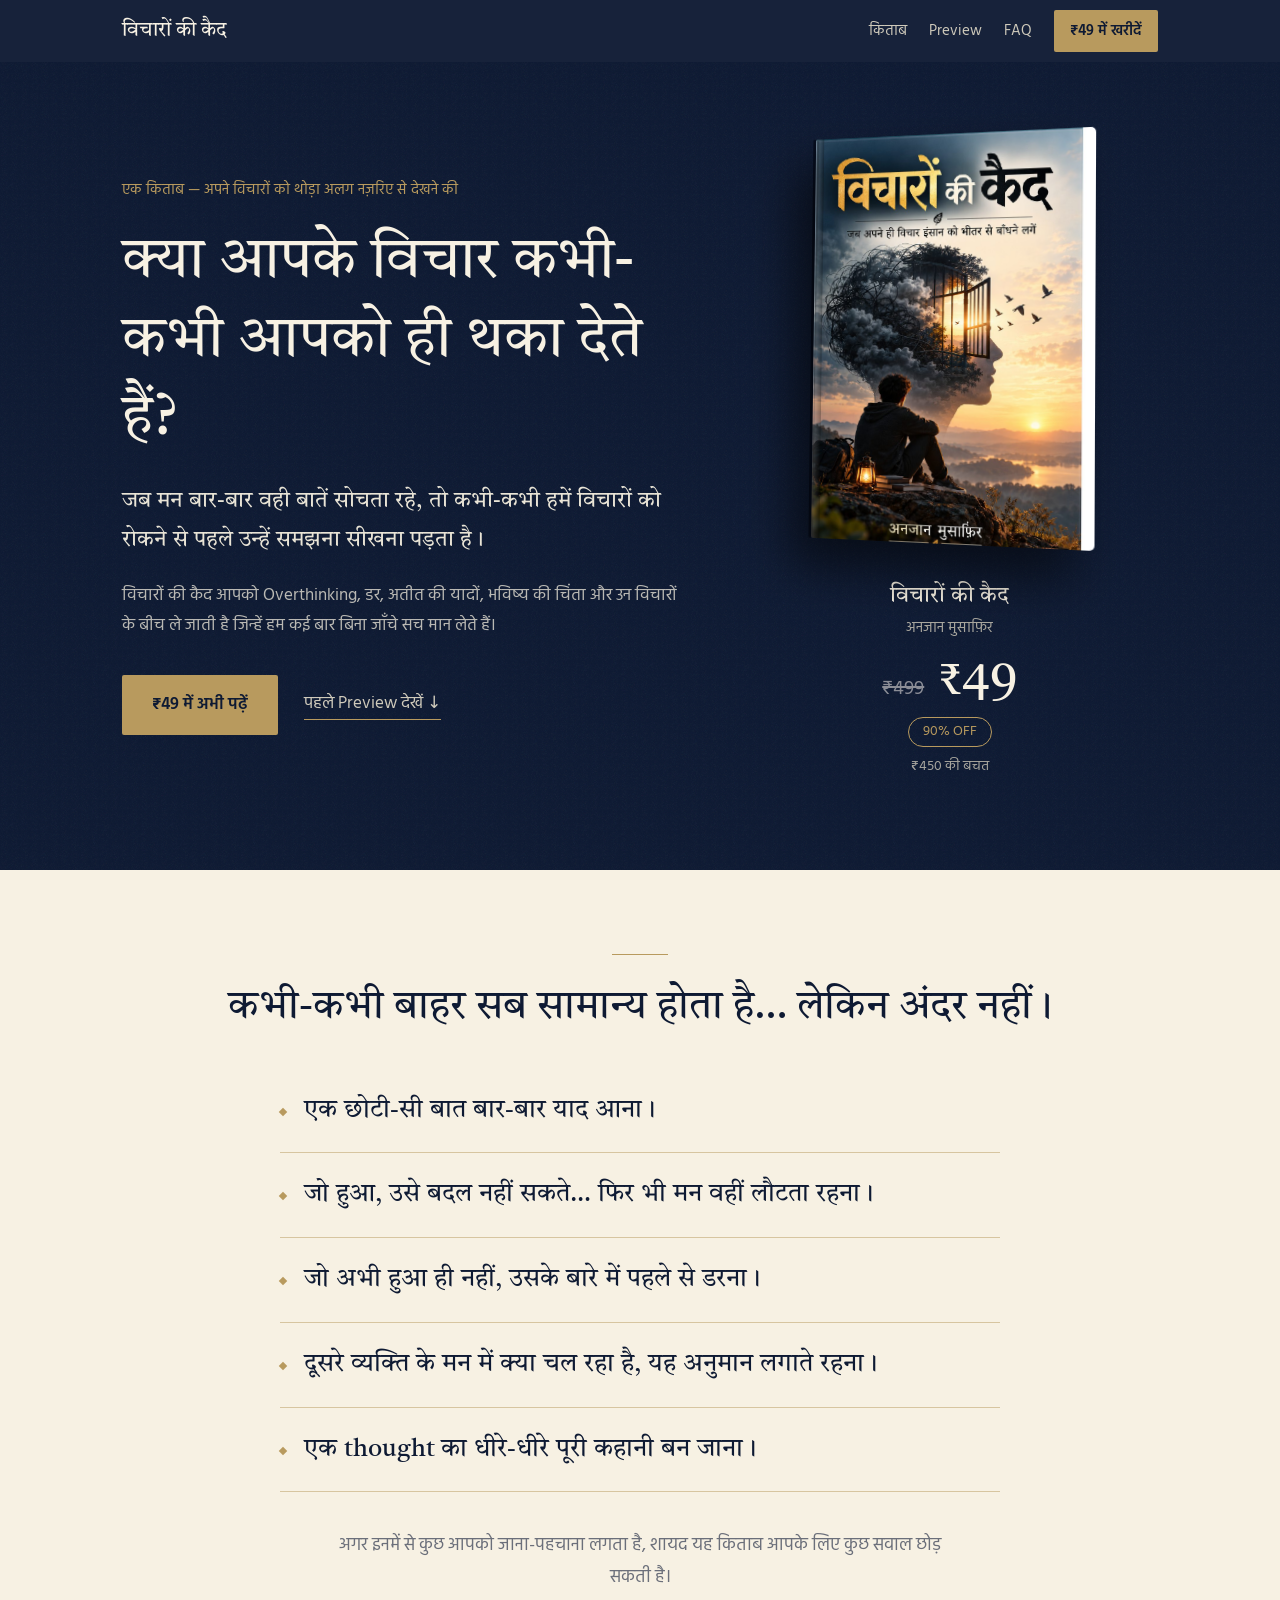
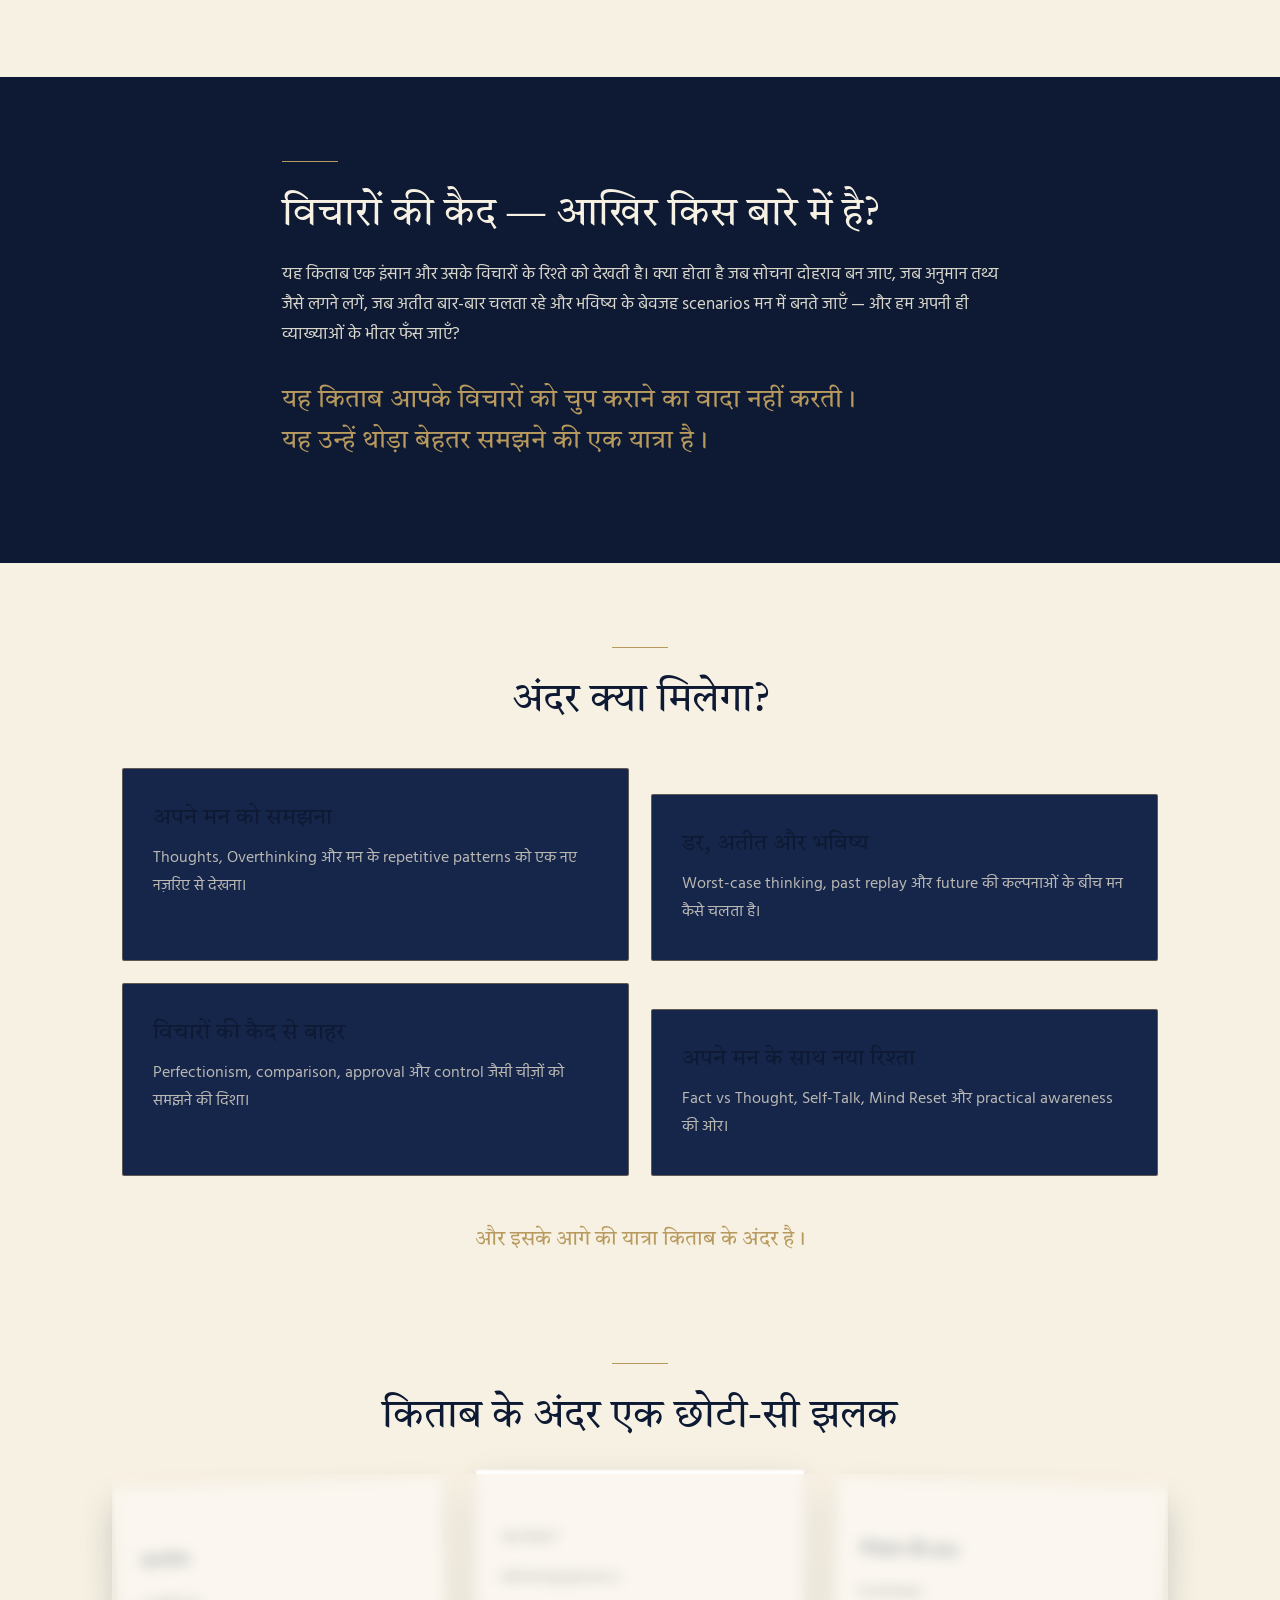
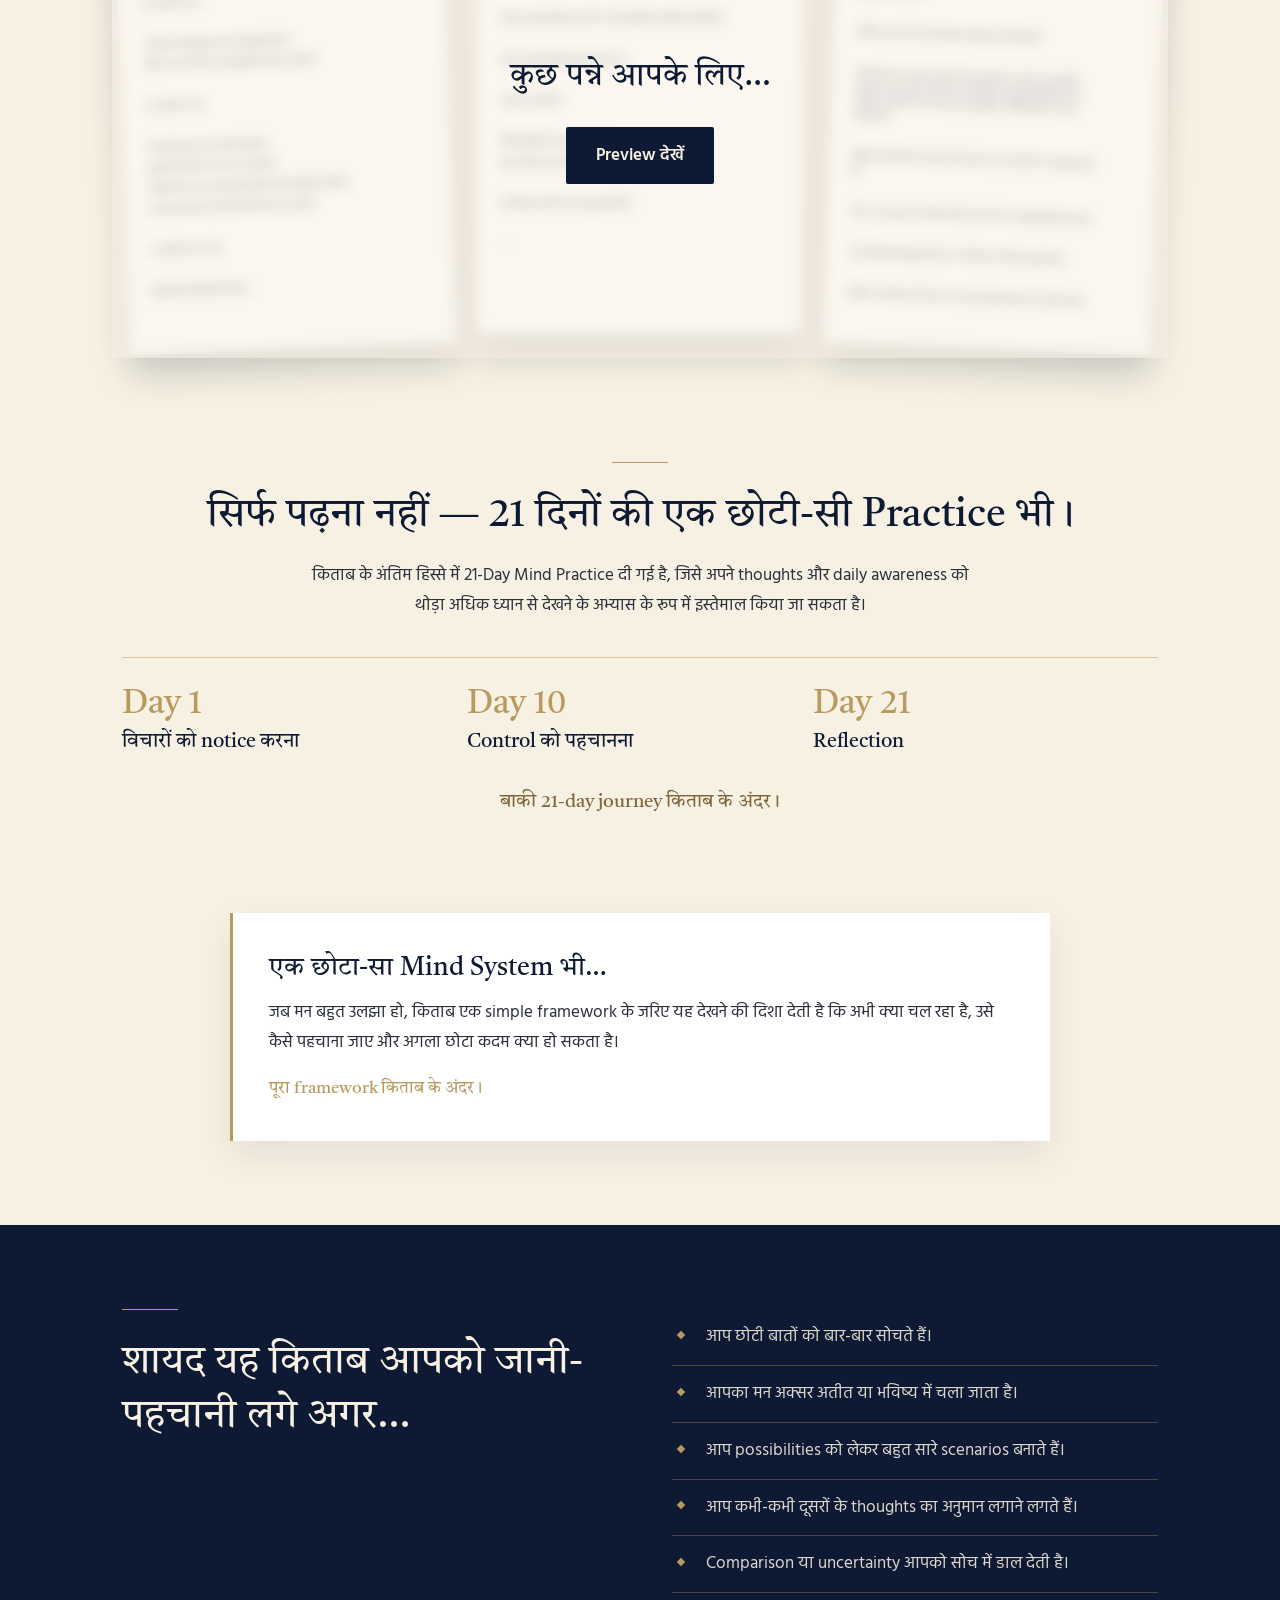
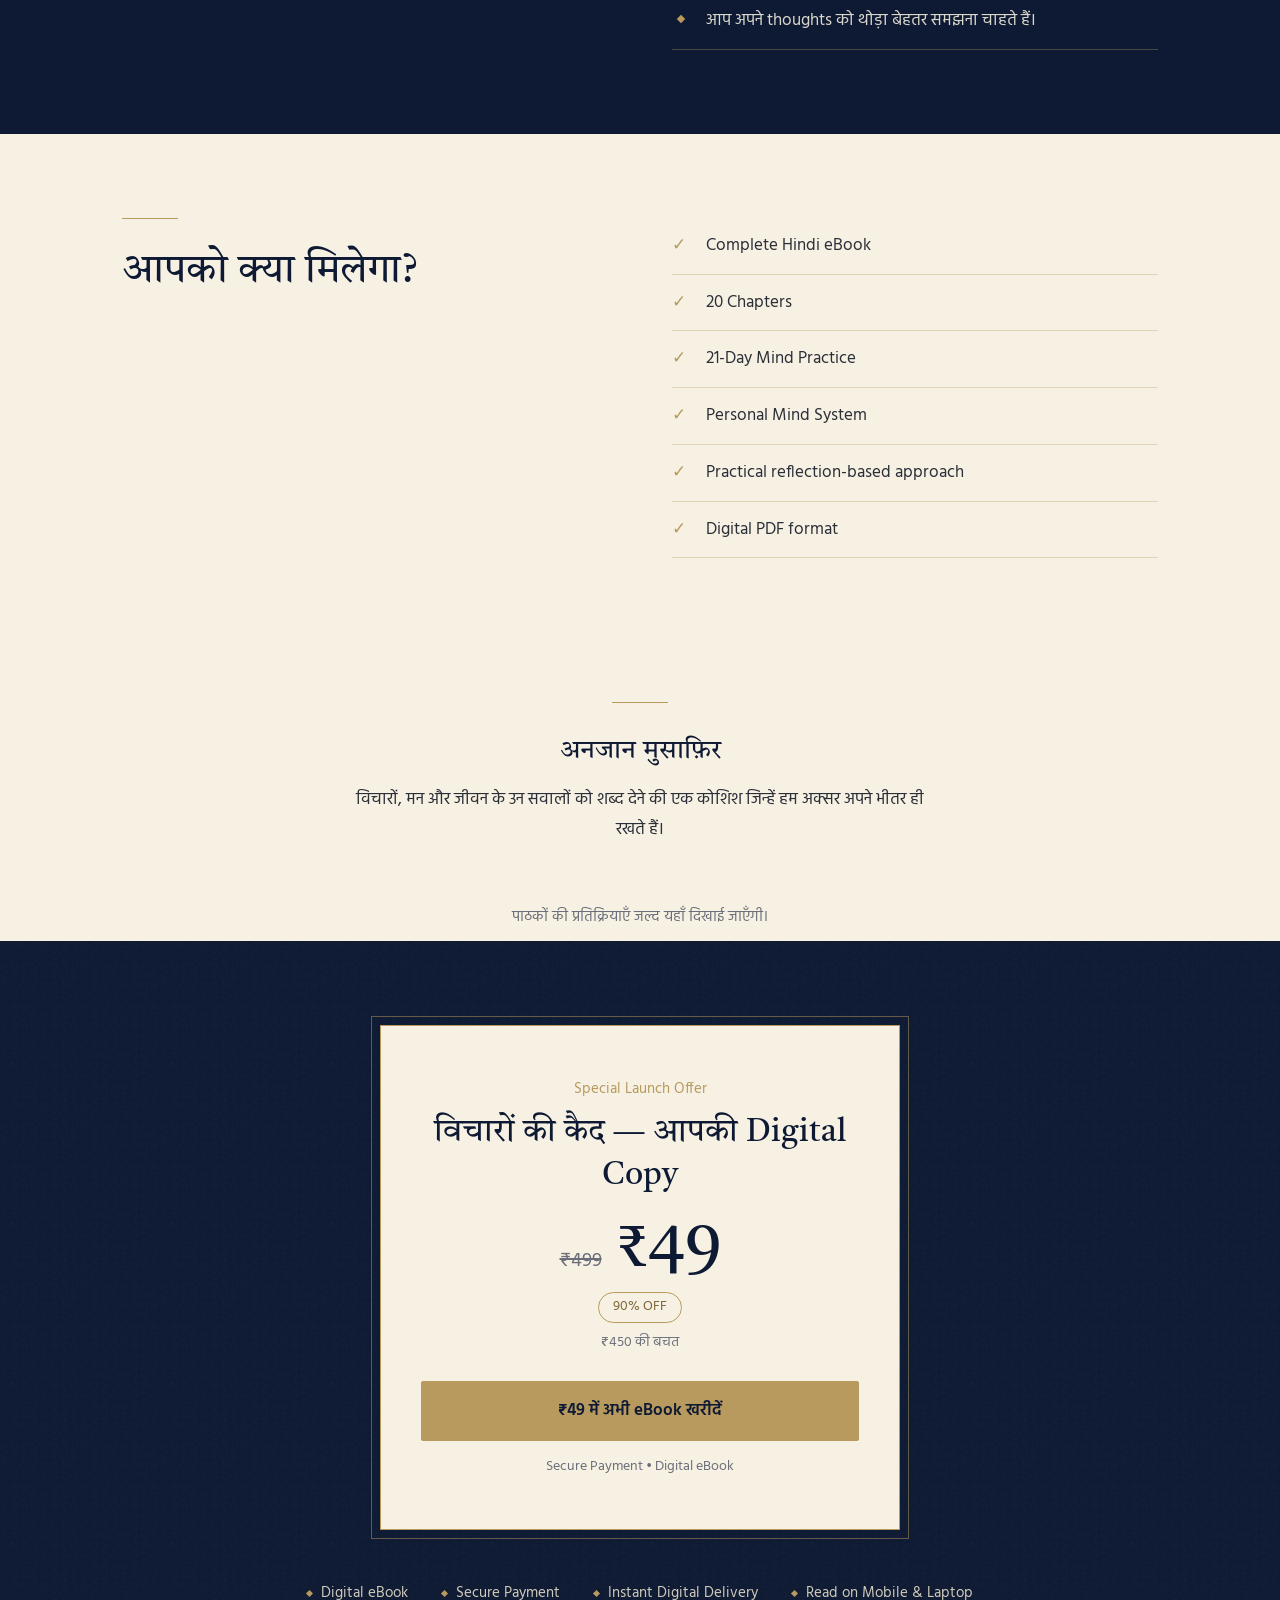
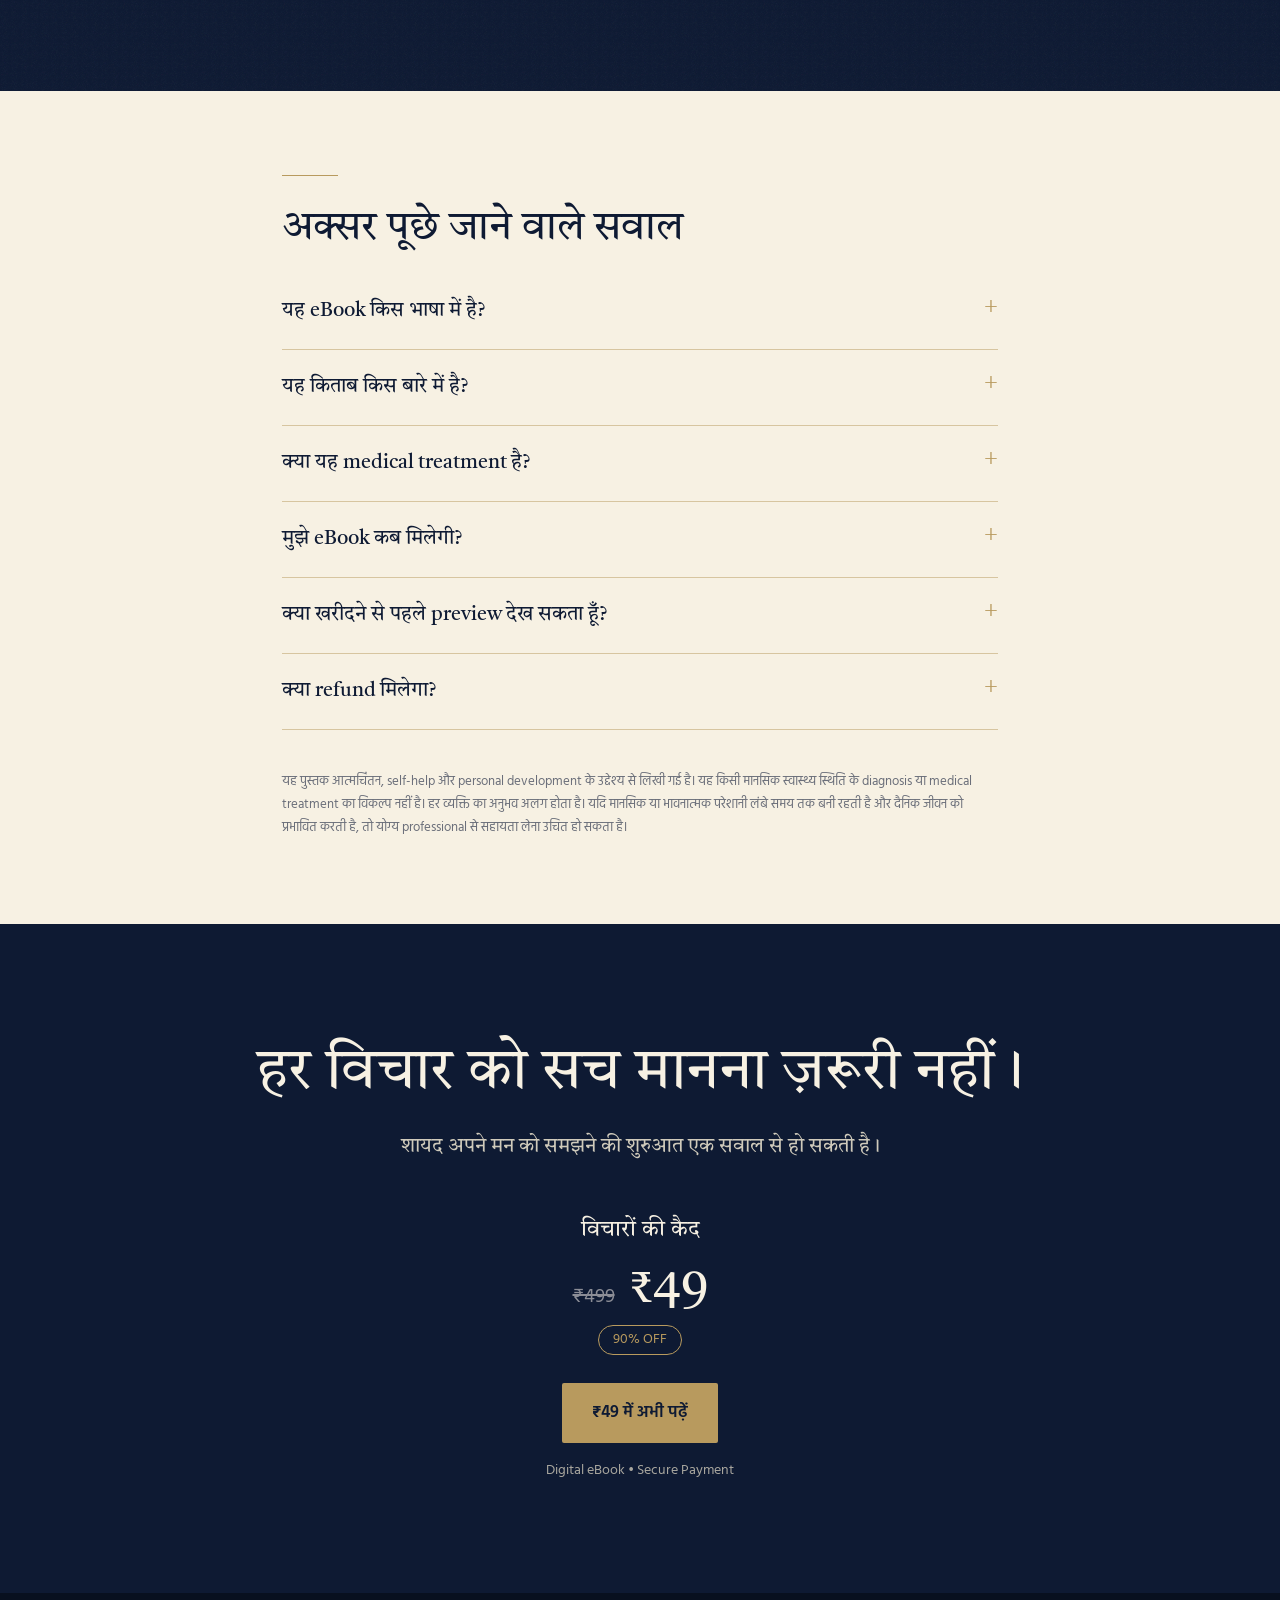
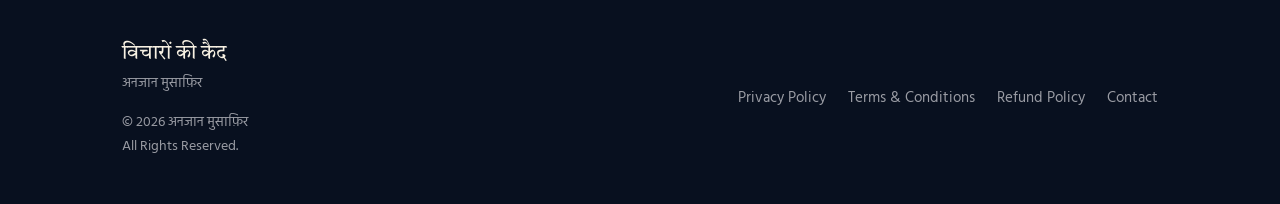
==== index.html @ b12709a7 "Update index.html" ====
<!DOCTYPE html>
<html lang="hi">
<head>
<meta charset="utf-8">
<meta name="viewport" content="width=device-width, initial-scale=1, viewport-fit=cover">
<title>विचारों की कैद — अनजान मुसाफ़िर</title>
<meta name="description" content="जब अपने ही विचार इंसान को भीतर से बाँधने लगें। हिंदी eBook, ₹49 में।">
<link rel="preconnect" href="https://fonts.googleapis.com">
<link rel="preconnect" href="https://fonts.gstatic.com" crossorigin>
<link href="https://fonts.googleapis.com/css2?family=Tiro+Devanagari+Hindi:ital@0;1&family=Hind:wght@400;500;600&display=swap" rel="stylesheet">
<style>
:root{--navy:#0e1a33;--navy2:#16254a;--ivory:#f7f1e3;--char:#2b2f38;--gold:#b89a5e;--white:#fff;--muted:#6b6f7a;
--serif:"Tiro Devanagari Hindi","Noto Serif Devanagari",Georgia,serif;--sans:"Hind","Noto Sans Devanagari",system-ui,sans-serif;
padding-top:env(safe-area-inset-top,0px);box-sizing:border-box}
*{box-sizing:border-box;margin:0}
html{scroll-behavior:smooth;scroll-padding-top:70px}
body{font-family:var(--sans);background:var(--ivory);color:var(--char);line-height:1.75;font-size:17px;-webkit-font-smoothing:antialiased}
.wrap{max-width:1080px;margin:0 auto;padding:0 22px}
h1,h2,h3{font-family:var(--serif);font-weight:400;line-height:1.35;color:var(--navy)}
h2{font-size:clamp(26px,4.4vw,40px);margin-bottom:18px}
section{padding:84px 0}
.dark{background:var(--navy);color:#d9d6cc}.dark h2,.dark h3{color:var(--ivory)}
.rule{width:56px;height:1px;background:var(--gold);margin:0 0 26px}
.center{text-align:center}.center .rule{margin-inline:auto}
.btn{display:inline-block;background:var(--gold);color:var(--navy);font-weight:600;text-decoration:none;padding:15px 30px;border-radius:2px;font-size:17px;transition:background .2s,transform .2s}
.btn:hover{background:#cdb078}.btn:active{transform:translateY(1px)}
.btn:focus-visible,a:focus-visible,summary:focus-visible{outline:2px solid var(--gold);outline-offset:3px}
.btn.navy{background:var(--navy);color:var(--ivory)}.btn.navy:hover{background:var(--navy2)}
.grain::after{content:"";position:absolute;inset:0;pointer-events:none;opacity:.07;background-image:url("data:image/svg+xml;utf8,<svg xmlns='http://www.w3.org/2000/svg' width='160' height='160'><filter id='n'><feTurbulence baseFrequency='.9' numOctaves='2'/></filter><rect width='160' height='160' filter='url(%23n)'/></svg>")}
/* header */
header{position:sticky;top:0;z-index:20;background:rgba(14,26,51,.96);backdrop-filter:blur(8px);padding-top:env(safe-area-inset-top,0px)}
header .wrap{display:flex;align-items:center;justify-content:space-between;height:62px;gap:14px}
.logo{font-family:var(--serif);color:var(--ivory);font-size:20px;text-decoration:none}
nav{display:flex;align-items:center;gap:22px}
nav a{color:#cfcabb;text-decoration:none;font-size:15px}
nav a.btn{color:var(--navy);padding:8px 16px;font-size:15px}
/* hero */
.hero{position:relative;background:var(--navy);color:#d9d6cc;padding:70px 0 90px;overflow:hidden}
.hero .wrap{position:relative;z-index:1;display:grid;grid-template-columns:1.15fr .85fr;gap:56px;align-items:center}
.eyebrow{color:var(--gold);font-size:15px;margin-bottom:20px}
.hero h1{color:var(--ivory);font-size:clamp(32px,5.6vw,58px);margin-bottom:24px}
.hero .sub{font-family:var(--serif);font-size:clamp(18px,2.4vw,22px);color:#e9e4d6;margin-bottom:22px;max-width:30em}
.hero .desc{max-width:34em;margin-bottom:34px;color:#b9b8b3}
.hero .ctas{display:flex;align-items:center;gap:26px;flex-wrap:wrap}
.hero .ctas a.ghost{color:#cfcabb;text-decoration:none;border-bottom:1px solid var(--gold)}
/* book */
.stage{text-align:center}
.book{width:min(78%,290px);aspect-ratio:559/792;margin:0 auto 34px;position:relative;transform:perspective(1100px) rotateY(-14deg) rotateX(2deg);transform-style:preserve-3d;box-shadow:-22px 28px 50px rgba(0,0,0,.55),-3px 0 0 #070e1f;border-radius:2px 5px 5px 2px;background:var(--navy2);animation:settle 1.2s ease-out both}
.book::before{content:"";position:absolute;left:0;top:0;bottom:0;width:9px;background:linear-gradient(90deg,rgba(255,255,255,.18),rgba(0,0,0,.25));z-index:2;border-radius:2px 0 0 2px}
.book img{width:100%;height:100%;object-fit:cover;display:block;border-radius:2px 5px 5px 2px}
@keyframes settle{from{transform:perspective(1100px) rotateY(-32deg) rotateX(4deg);opacity:0}}
.ph{display:flex;align-items:center;justify-content:center;text-align:center;padding:16px;border:1px dashed var(--gold);color:var(--gold);font-size:14px;line-height:1.5;background:rgba(184,154,94,.06)}
.book .ph{position:absolute;inset:0}
.meta .t{font-family:var(--serif);color:var(--ivory);font-size:22px}.meta .a{color:#a9a79f;font-size:15px}
.price{display:flex;justify-content:center;align-items:baseline;gap:14px;margin-top:16px}
.price s{color:#8b8d96;font-size:20px}.price b{font-family:var(--serif);font-weight:400;font-size:48px;color:var(--ivory);line-height:1}
.badge{display:inline-block;margin-top:10px;border:1px solid var(--gold);color:var(--gold);padding:2px 14px;font-size:14px;border-radius:20px}
.save{font-size:14px;color:#a9a79f;margin-top:8px}
/* hook */
.hook ul{list-style:none;padding:0;max-width:720px;margin:34px auto 0}
.hook li{font-family:var(--serif);font-size:clamp(19px,2.6vw,25px);color:var(--navy);padding:20px 0;border-bottom:1px solid rgba(184,154,94,.5);display:flex;gap:18px}
.hook li::before{content:"";flex:none;width:6px;height:6px;background:var(--gold);transform:rotate(45deg);margin-top:.8em}
.hook .end{margin:38px auto 0;max-width:620px;color:var(--muted);font-size:18px}
/* about */
.about .wrap{max-width:760px}
.about p{margin-bottom:16px}
.about .q{font-family:var(--serif);color:var(--gold);font-size:clamp(20px,2.8vw,26px);margin-top:30px;line-height:1.6}
/* cards */
.cards{display:grid;grid-template-columns:repeat(2,1fr);gap:22px;margin-top:40px}
.card{border:1px solid rgba(184,154,94,.45);padding:34px 30px;background:var(--navy2);border-radius:2px}
.card:nth-child(2){margin-top:26px}.card:nth-child(4){margin-top:26px}.card:nth-child(1),.card:nth-child(3){margin-top:0}
.card h3{font-size:23px;margin-bottom:10px}.card p{font-size:16px;color:#b9b8b3}
.after{margin-top:46px;font-family:var(--serif);color:var(--gold);font-size:21px}
/* preview */
.pv{position:relative;margin-top:40px}
.pages{display:grid;grid-template-columns:repeat(3,1fr);gap:26px;transition:filter .5s}
.page{aspect-ratio:559/792;background:#fffdf7;box-shadow:0 18px 36px rgba(14,26,51,.22),0 2px 4px rgba(14,26,51,.12);position:relative;overflow:hidden}
.page:nth-child(1){transform:rotate(-2deg)}.page:nth-child(3){transform:rotate(2deg)}.page:nth-child(2){transform:translateY(-14px)}
.page img{width:100%;height:100%;object-fit:cover;display:block}
.page .ph{position:absolute;inset:10px;color:var(--char);border-color:var(--gold);background:none}
.veil{position:absolute;inset:-10px;display:flex;flex-direction:column;align-items:center;justify-content:center;gap:22px;background:rgba(247,241,227,.55);backdrop-filter:blur(7px);transition:opacity .5s;z-index:3}
.veil p{font-family:var(--serif);font-size:clamp(22px,3.4vw,32px);color:var(--navy)}
.pv.open .veil{opacity:0;pointer-events:none}
.pv:not(.open) .pages{filter:blur(1px)}
/* practice */
.days{display:grid;grid-template-columns:repeat(3,1fr);gap:0;margin:36px 0 26px;border-top:1px solid rgba(184,154,94,.5)}
.days div{padding:26px 22px 0 0;font-family:var(--serif);font-size:20px;color:var(--navy)}
.days span{display:block;color:var(--gold);font-size:34px;line-height:1.2}
.callout{background:var(--white);border-left:3px solid var(--gold);padding:38px 36px;max-width:820px;margin:0 auto;box-shadow:0 14px 34px rgba(14,26,51,.08)}
.callout h3{font-size:26px;margin-bottom:12px}
.callout .tag{margin-top:16px;font-family:var(--serif);color:var(--gold)}
/* connect + value */
.two{display:grid;grid-template-columns:1fr 1fr;gap:64px;align-items:start}
.checks{list-style:none;padding:0}
.checks li{padding:13px 0 13px 34px;border-bottom:1px solid rgba(184,154,94,.35);position:relative}
.checks li::before{content:"✓";position:absolute;left:0;color:var(--gold);font-weight:600}
.dots li::before{content:"";width:6px;height:6px;background:var(--gold);transform:rotate(45deg);top:1.35em;left:6px}
/* author */
.author{padding:60px 0}.author .wrap{max-width:620px}
.author .n{font-family:var(--serif);font-size:26px;color:var(--navy)}
.proof{padding:0 0 10px}.proof p{color:var(--muted);font-size:15px}
/* offer */
.offer{background:var(--navy);position:relative}
.ocard{max-width:520px;margin:0 auto;background:var(--ivory);padding:50px 40px;text-align:center;position:relative;z-index:1;border:1px solid var(--gold);outline:1px solid rgba(184,154,94,.5);outline-offset:8px}
.ocard .lab{color:var(--gold);font-size:15px}
.ocard h2{font-size:clamp(24px,4vw,32px);margin:10px 0 20px}
.ocard .price{margin-top:0}.ocard .price s{color:var(--muted)}.ocard .price b{color:var(--navy);font-size:64px}
.ocard .badge{color:#7d6638;border-color:var(--gold)}.ocard .save{color:var(--muted)}
.ocard .btn{margin-top:26px;width:100%}.ocard .sec{font-size:14px;color:var(--muted);margin-top:14px}
.trust{display:flex;flex-wrap:wrap;justify-content:center;gap:12px 34px;margin-top:50px;position:relative;z-index:1;color:#cfcabb;font-size:15px}
.trust span{display:flex;gap:9px;align-items:center}.trust span::before{content:"";width:5px;height:5px;background:var(--gold);transform:rotate(45deg)}
/* faq */
.faq .wrap{max-width:760px}
details{border-bottom:1px solid rgba(184,154,94,.5);padding:20px 0}
summary{cursor:pointer;font-family:var(--serif);font-size:20px;color:var(--navy);list-style:none;display:flex;justify-content:space-between;gap:16px}
summary::-webkit-details-marker{display:none}
summary::after{content:"+";color:var(--gold);font-size:24px;line-height:1;transition:transform .25s}
details[open] summary::after{transform:rotate(45deg)}
details p{margin-top:12px;color:var(--char)}
.disc{margin-top:40px;font-size:13px;color:var(--muted);line-height:1.8}
/* final */
.final{text-align:center;padding:110px 0}
.final h2{font-size:clamp(32px,6vw,58px);color:var(--ivory);max-width:14em;margin:0 auto 18px}
.final .s{font-family:var(--serif);font-size:20px;color:#cfcabb;margin-bottom:46px}
.final .t{font-family:var(--serif);color:var(--ivory);font-size:22px}
.final .btn{margin-top:28px}.final .sm{font-size:14px;color:#a9a79f;margin-top:16px}
footer{background:#08101f;color:#9a9ca4;padding:44px 0 44px;font-size:14px}
footer .wrap{display:flex;justify-content:space-between;gap:30px;flex-wrap:wrap}
footer .t{font-family:var(--serif);color:var(--ivory);font-size:20px}
footer nav{flex-wrap:wrap;gap:8px 22px}footer nav a{color:#9a9ca4}
/* sticky */
.sticky{display:none}
@media(max-width:820px){
section{padding:64px 0}
.hero{padding:44px 0 64px}.hero .wrap{grid-template-columns:1fr;gap:44px}
nav a:not(.btn){display:none}
.cards,.two{grid-template-columns:1fr}.two{gap:44px}.card:nth-child(n){margin-top:0}
.pages{gap:12px}.page:nth-child(n){transform:none}
.days{grid-template-columns:1fr}.days div{padding:18px 0;border-bottom:1px solid rgba(184,154,94,.35)}
.ocard{padding:40px 24px}
body{padding-bottom:calc(76px + env(safe-area-inset-bottom,0px))}
.sticky{display:flex;position:fixed;left:0;right:0;bottom:0;z-index:30;align-items:center;justify-content:space-between;gap:12px;background:var(--navy);border-top:1px solid var(--gold);padding:12px 18px calc(12px + env(safe-area-inset-bottom,0px))}
.sticky span{font-family:var(--serif);color:var(--ivory);font-size:17px}
.sticky .btn{padding:10px 22px;font-size:16px}
}
@media(prefers-reduced-motion:reduce){*{animation:none!important;transition:none!important}html{scroll-behavior:auto}}
</style>
</head>
<body>

<header>
 <div class="wrap">
  <a class="logo" href="#top">विचारों की कैद</a>
  <nav><a href="#kitab">किताब</a><a href="#preview">Preview</a><a href="#faq">FAQ</a><a class="btn" data-buy href="#offer">₹49 में खरीदें</a></nav>
 </div>
</header>

<main id="top">
<div class="hero grain">
 <div class="wrap">
  <div>
   <p class="eyebrow">एक किताब — अपने विचारों को थोड़ा अलग नज़रिए से देखने की</p>
   <h1>क्या आपके विचार कभी-कभी आपको ही थका देते हैं?</h1>
   <p class="sub">जब मन बार-बार वही बातें सोचता रहे, तो कभी-कभी हमें विचारों को रोकने से पहले उन्हें समझना सीखना पड़ता है।</p>
   <p class="desc">विचारों की कैद आपको Overthinking, डर, अतीत की यादों, भविष्य की चिंता और उन विचारों के बीच ले जाती है जिन्हें हम कई बार बिना जाँचे सच मान लेते हैं।</p>
   <div class="ctas"><a class="btn" data-buy href="#offer">₹49 में अभी पढ़ें</a><a class="ghost" href="#preview">पहले Preview देखें ↓</a></div>
  </div>
  <div class="stage">
   <div class="book"><img data-cover alt="विचारों की कैद — पुस्तक का कवर" hidden><div class="ph" data-cover-ph>यहाँ असली book cover लगेगा<br><small>(CONFIG → COVER_SRC)</small></div></div>
   <div class="meta"><div class="t">विचारों की कैद</div><div class="a">अनजान मुसाफ़िर</div></div>
   <div class="price"><s>₹499</s><b>₹49</b></div>
   <span class="badge">90% OFF</span>
   <p class="save">₹450 की बचत</p>
  </div>
 </div>
</div>

<section class="hook center">
 <div class="wrap">
  <div class="rule"></div>
  <h2>कभी-कभी बाहर सब सामान्य होता है… लेकिन अंदर नहीं।</h2>
  <ul>
   <li>एक छोटी-सी बात बार-बार याद आना।</li>
   <li>जो हुआ, उसे बदल नहीं सकते… फिर भी मन वहीं लौटता रहना।</li>
   <li>जो अभी हुआ ही नहीं, उसके बारे में पहले से डरना।</li>
   <li>दूसरे व्यक्ति के मन में क्या चल रहा है, यह अनुमान लगाते रहना।</li>
   <li>एक thought का धीरे-धीरे पूरी कहानी बन जाना।</li>
  </ul>
  <p class="end">अगर इनमें से कुछ आपको जाना-पहचाना लगता है, शायद यह किताब आपके लिए कुछ सवाल छोड़ सकती है।</p>
 </div>
</section>

<section class="about dark" id="kitab">
 <div class="wrap">
  <div class="rule"></div>
  <h2>विचारों की कैद — आखिर किस बारे में है?</h2>
  <p>यह किताब एक इंसान और उसके विचारों के रिश्ते को देखती है। क्या होता है जब सोचना दोहराव बन जाए, जब अनुमान तथ्य जैसे लगने लगें, जब अतीत बार-बार चलता रहे और भविष्य के बेवजह scenarios मन में बनते जाएँ — और हम अपनी ही व्याख्याओं के भीतर फँस जाएँ?</p>
  <p class="q">यह किताब आपके विचारों को चुप कराने का वादा नहीं करती।<br>यह उन्हें थोड़ा बेहतर समझने की एक यात्रा है।</p>
 </div>
</section>

<section class="center">
 <div class="wrap">
  <div class="rule"></div>
  <h2>अंदर क्या मिलेगा?</h2>
  <div class="cards dark-cards" style="text-align:left">
   <div class="card"><h3>अपने मन को समझना</h3><p>Thoughts, Overthinking और मन के repetitive patterns को एक नए नज़रिए से देखना।</p></div>
   <div class="card"><h3>डर, अतीत और भविष्य</h3><p>Worst-case thinking, past replay और future की कल्पनाओं के बीच मन कैसे चलता है।</p></div>
   <div class="card"><h3>विचारों की कैद से बाहर</h3><p>Perfectionism, comparison, approval और control जैसी चीज़ों को समझने की दिशा।</p></div>
   <div class="card"><h3>अपने मन के साथ नया रिश्ता</h3><p>Fact vs Thought, Self-Talk, Mind Reset और practical awareness की ओर।</p></div>
  </div>
  <p class="after">और इसके आगे की यात्रा किताब के अंदर है।</p>
 </div>
</section>

<section id="preview" style="padding-top:20px">
 <div class="wrap center">
  <div class="rule"></div>
  <h2>किताब के अंदर एक छोटी-सी झलक</h2>
  <div class="pv" id="pv">
   <div class="pages">
    <div class="page"><img data-page hidden alt="किताब का पन्ना 1"><div class="ph">असली पन्ना 1<br>(PREVIEW_PAGES)</div></div>
    <div class="page"><img data-page hidden alt="किताब का पन्ना 2"><div class="ph">असली पन्ना 2<br>(PREVIEW_PAGES)</div></div>
    <div class="page"><img data-page hidden alt="किताब का पन्ना 3"><div class="ph">असली पन्ना 3<br>(PREVIEW_PAGES)</div></div>
   </div>
   <div class="veil"><p>कुछ पन्ने आपके लिए…</p><button class="btn navy" id="open" style="border:0;cursor:pointer;font-family:inherit">Preview देखें</button></div>
  </div>
 </div>
</section>

<section class="center" style="padding-top:30px">
 <div class="wrap">
  <div class="rule"></div>
  <h2>सिर्फ पढ़ना नहीं — 21 दिनों की एक छोटी-सी Practice भी।</h2>
  <p style="max-width:680px;margin:0 auto">किताब के अंतिम हिस्से में 21-Day Mind Practice दी गई है, जिसे अपने thoughts और daily awareness को थोड़ा अधिक ध्यान से देखने के अभ्यास के रूप में इस्तेमाल किया जा सकता है।</p>
  <div class="days" style="text-align:left">
   <div><span>Day 1</span>विचारों को notice करना</div>
   <div><span>Day 10</span>Control को पहचानना</div>
   <div><span>Day 21</span>Reflection</div>
  </div>
  <p style="font-family:var(--serif);color:#7d6638;font-size:19px">बाकी 21-day journey किताब के अंदर।</p>
 </div>
</section>

<section style="padding-top:10px">
 <div class="wrap">
  <div class="callout">
   <h3>एक छोटा-सा Mind System भी…</h3>
   <p>जब मन बहुत उलझा हो, किताब एक simple framework के जरिए यह देखने की दिशा देती है कि अभी क्या चल रहा है, उसे कैसे पहचाना जाए और अगला छोटा कदम क्या हो सकता है।</p>
   <p class="tag">पूरा framework किताब के अंदर।</p>
  </div>
 </div>
</section>

<section class="dark">
 <div class="wrap two">
  <div>
   <div class="rule"></div>
   <h2>शायद यह किताब आपको जानी-पहचानी लगे अगर…</h2>
  </div>
  <ul class="checks dots" style="color:#d9d6cc">
   <li>आप छोटी बातों को बार-बार सोचते हैं।</li>
   <li>आपका मन अक्सर अतीत या भविष्य में चला जाता है।</li>
   <li>आप possibilities को लेकर बहुत सारे scenarios बनाते हैं।</li>
   <li>आप कभी-कभी दूसरों के thoughts का अनुमान लगाने लगते हैं।</li>
   <li>Comparison या uncertainty आपको सोच में डाल देती है।</li>
   <li>आप अपने thoughts को थोड़ा बेहतर समझना चाहते हैं।</li>
  </ul>
 </div>
</section>

<section>
 <div class="wrap two">
  <div>
   <div class="rule"></div>
   <h2>आपको क्या मिलेगा?</h2>
  </div>
  <ul class="checks">
   <li>Complete Hindi eBook</li><li>20 Chapters</li><li>21-Day Mind Practice</li><li>Personal Mind System</li><li>Practical reflection-based approach</li><li>Digital PDF format</li>
  </ul>
 </div>
</section>

<section class="author center">
 <div class="wrap">
  <div class="rule"></div>
  <div class="n">अनजान मुसाफ़िर</div>
  <p style="margin-top:10px">विचारों, मन और जीवन के उन सवालों को शब्द देने की एक कोशिश जिन्हें हम अक्सर अपने भीतर ही रखते हैं।</p>
 </div>
</section>

<section class="proof center" style="padding-top:0"><div class="wrap"><p>पाठकों की प्रतिक्रियाएँ जल्द यहाँ दिखाई जाएँगी।</p></div></section>

<section class="offer grain" id="offer">
 <div class="wrap">
  <div class="ocard">
   <div class="lab">Special Launch Offer</div>
   <h2>विचारों की कैद — आपकी Digital Copy</h2>
   <div class="price"><s>₹499</s><b>₹49</b></div>
   <span class="badge">90% OFF</span>
   <p class="save">₹450 की बचत</p>
   <a class="btn" data-buy href="#offer">₹49 में अभी eBook खरीदें</a>
   <p class="sec">Secure Payment • Digital eBook</p>
  </div>
  <div class="trust"><span>Digital eBook</span><span>Secure Payment</span><span>Instant Digital Delivery</span><span>Read on Mobile &amp; Laptop</span></div>
 </div>
</section>

<section class="faq" id="faq">
 <div class="wrap">
  <div class="rule"></div>
  <h2>अक्सर पूछे जाने वाले सवाल</h2>
  <details><summary>यह eBook किस भाषा में है?</summary><p>मुख्य रूप से हिंदी में।</p></details>
  <details><summary>यह किताब किस बारे में है?</summary><p>यह thoughts, overthinking, fear, past/future thinking, comparison और mind-awareness जैसे विषयों के आसपास एक self-help reading journey प्रस्तुत करती है।</p></details>
  <details><summary>क्या यह medical treatment है?</summary><p>नहीं। यह self-help और personal development के उद्देश्य से है और किसी mental-health condition के diagnosis या treatment का विकल्प नहीं है।</p></details>
  <details><summary>मुझे eBook कब मिलेगी?</summary><p>Successful payment के बाद configured digital delivery process के माध्यम से।</p></details>
  <details><summary>क्या खरीदने से पहले preview देख सकता हूँ?</summary><p>हाँ, इसी पेज पर किताब के वास्तविक preview pages उपलब्ध हैं।</p></details>
  <details><summary>क्या refund मिलेगा?</summary><p id="refund">[REFUND_POLICY_TEXT — seller द्वारा तय की गई वास्तविक policy यहाँ लिखें]</p></details>
  <p class="disc">यह पुस्तक आत्मचिंतन, self-help और personal development के उद्देश्य से लिखी गई है। यह किसी मानसिक स्वास्थ्य स्थिति के diagnosis या medical treatment का विकल्प नहीं है। हर व्यक्ति का अनुभव अलग होता है। यदि मानसिक या भावनात्मक परेशानी लंबे समय तक बनी रहती है और दैनिक जीवन को प्रभावित करती है, तो योग्य professional से सहायता लेना उचित हो सकता है।</p>
 </div>
</section>

<section class="final dark">
 <div class="wrap">
  <h2>हर विचार को सच मानना ज़रूरी नहीं।</h2>
  <p class="s">शायद अपने मन को समझने की शुरुआत एक सवाल से हो सकती है।</p>
  <div class="t">विचारों की कैद</div>
  <div class="price"><s>₹499</s><b>₹49</b></div>
  <span class="badge">90% OFF</span><br>
  <a class="btn" data-buy href="#offer">₹49 में अभी पढ़ें</a>
  <p class="sm">Digital eBook • Secure Payment</p>
 </div>
</section>
</main>

<footer>
 <div class="wrap">
  <div><div class="t">विचारों की कैद</div><div>अनजान मुसाफ़िर</div><p style="margin-top:14px">© 2026 अनजान मुसाफ़िर<br>All Rights Reserved.</p></div>
  <nav><a href="#" data-link="privacy">Privacy Policy</a><a href="#" data-link="terms">Terms &amp; Conditions</a><a href="#" data-link="refund">Refund Policy</a><a href="#" data-link="contact">Contact</a></nav>
 </div>
</footer>

<div class="sticky"><span>विचारों की कैद — ₹49</span><a class="btn" data-buy href="#offer">अभी खरीदें</a></div>

<script>
/* ===== CONFIG: fill these in before launch ===== */
const CONFIG = {
  CHECKOUT_URL: "",   // [PAYMENT_GATEWAY_CHECKOUT_URL] — amount must be ₹49; success redirect → [SUCCESS_PAGE_URL]
  COVER_SRC: "[data-uri]",      // real book cover (file path or data: URI)
  PREVIEW_PAGES: ["[data-uri]","[data-uri]","[data-uri]"],  // 3 real page images from the PDF
  LINKS: {privacy:"https://anjaanmusafirbooks.github.io/vicharon-ki-kaid/privacy.html", terms:"", refund:"", contact:""}
};
/* ================================================ */
document.querySelectorAll("[data-buy]").forEach(a=>{ if(CONFIG.CHECKOUT_URL) a.href = CONFIG.CHECKOUT_URL; });
if(CONFIG.COVER_SRC){const i=document.querySelector("[data-cover]");i.src=CONFIG.COVER_SRC;i.hidden=false;document.querySelector("[data-cover-ph]").remove();}
document.querySelectorAll("[data-page]").forEach((img,n)=>{const s=CONFIG.PREVIEW_PAGES[n];if(s){img.src=s;img.hidden=false;img.nextElementSibling.remove();}});
document.querySelectorAll("[data-link]").forEach(a=>{const u=CONFIG.LINKS[a.dataset.link];if(u)a.href=u;});
document.getElementById("open").addEventListener("click",()=>document.getElementById("pv").classList.add("open"));
</script>
</body>
</html>
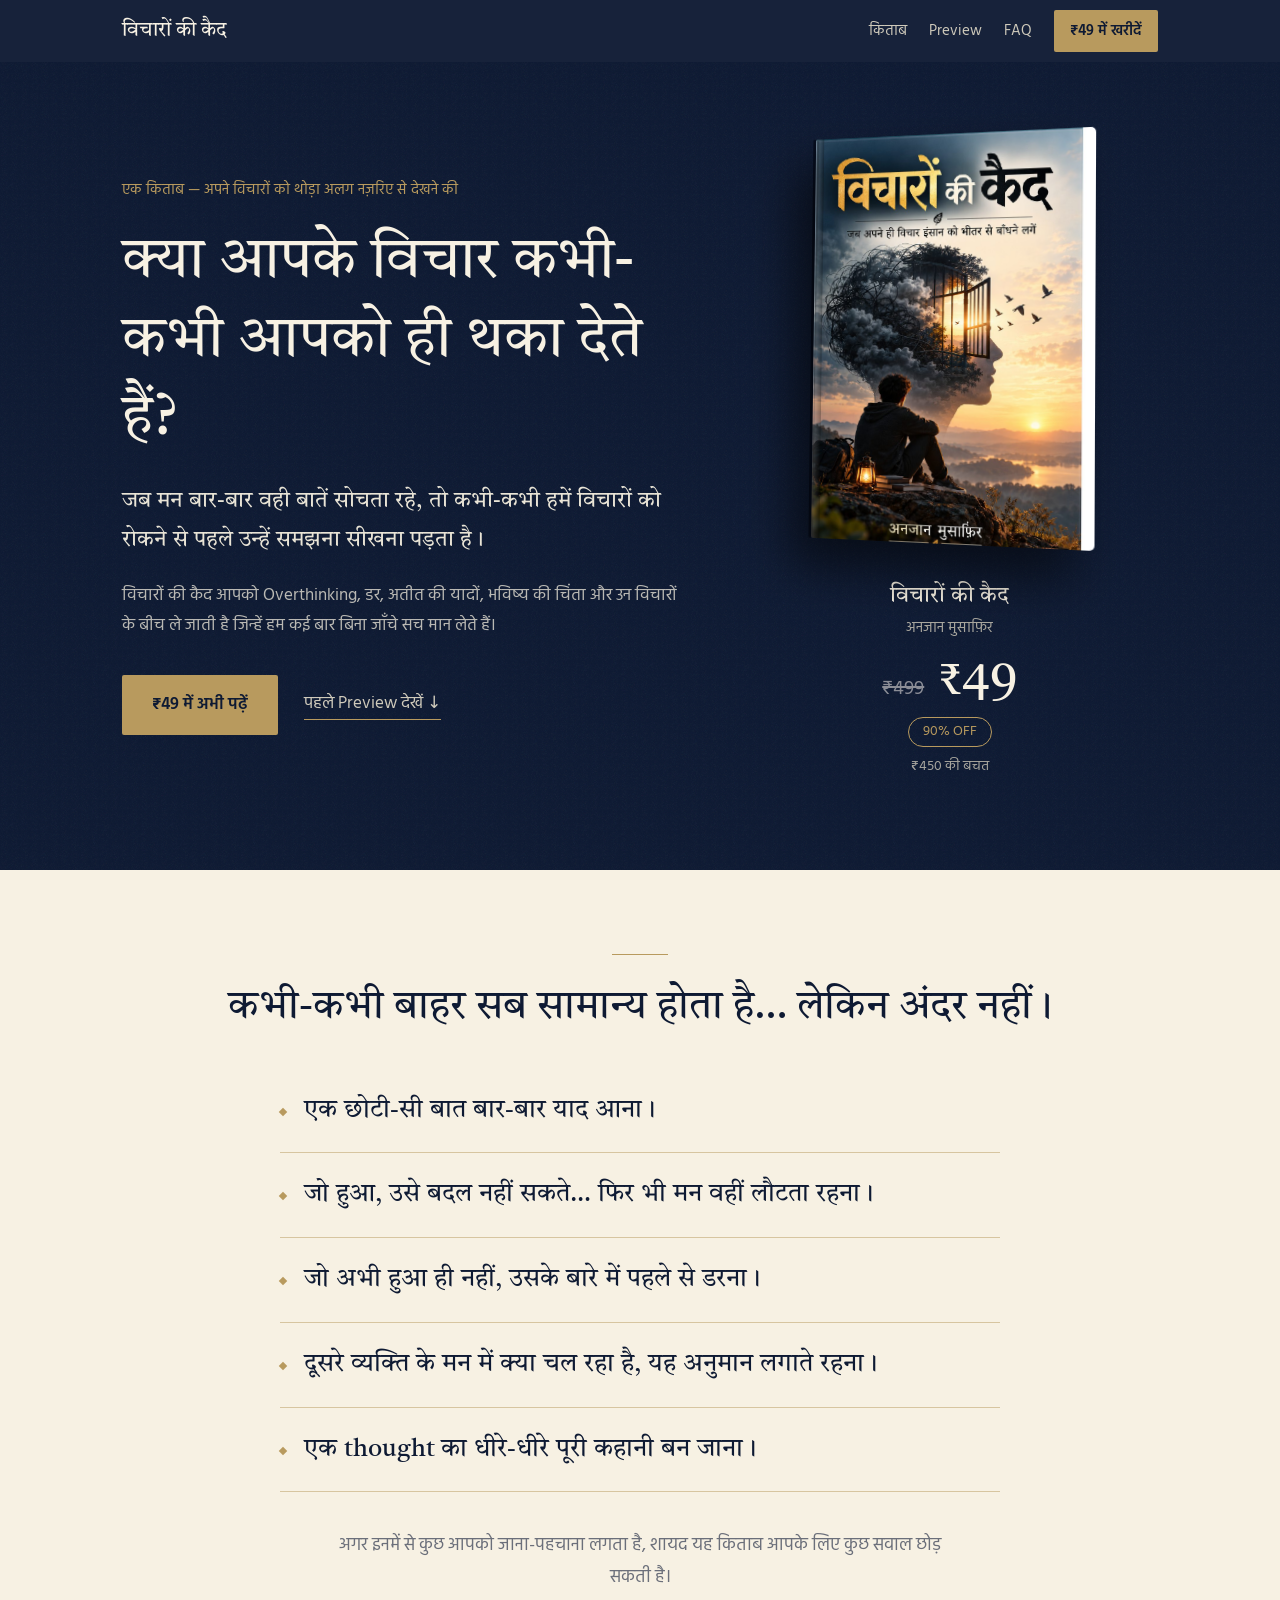
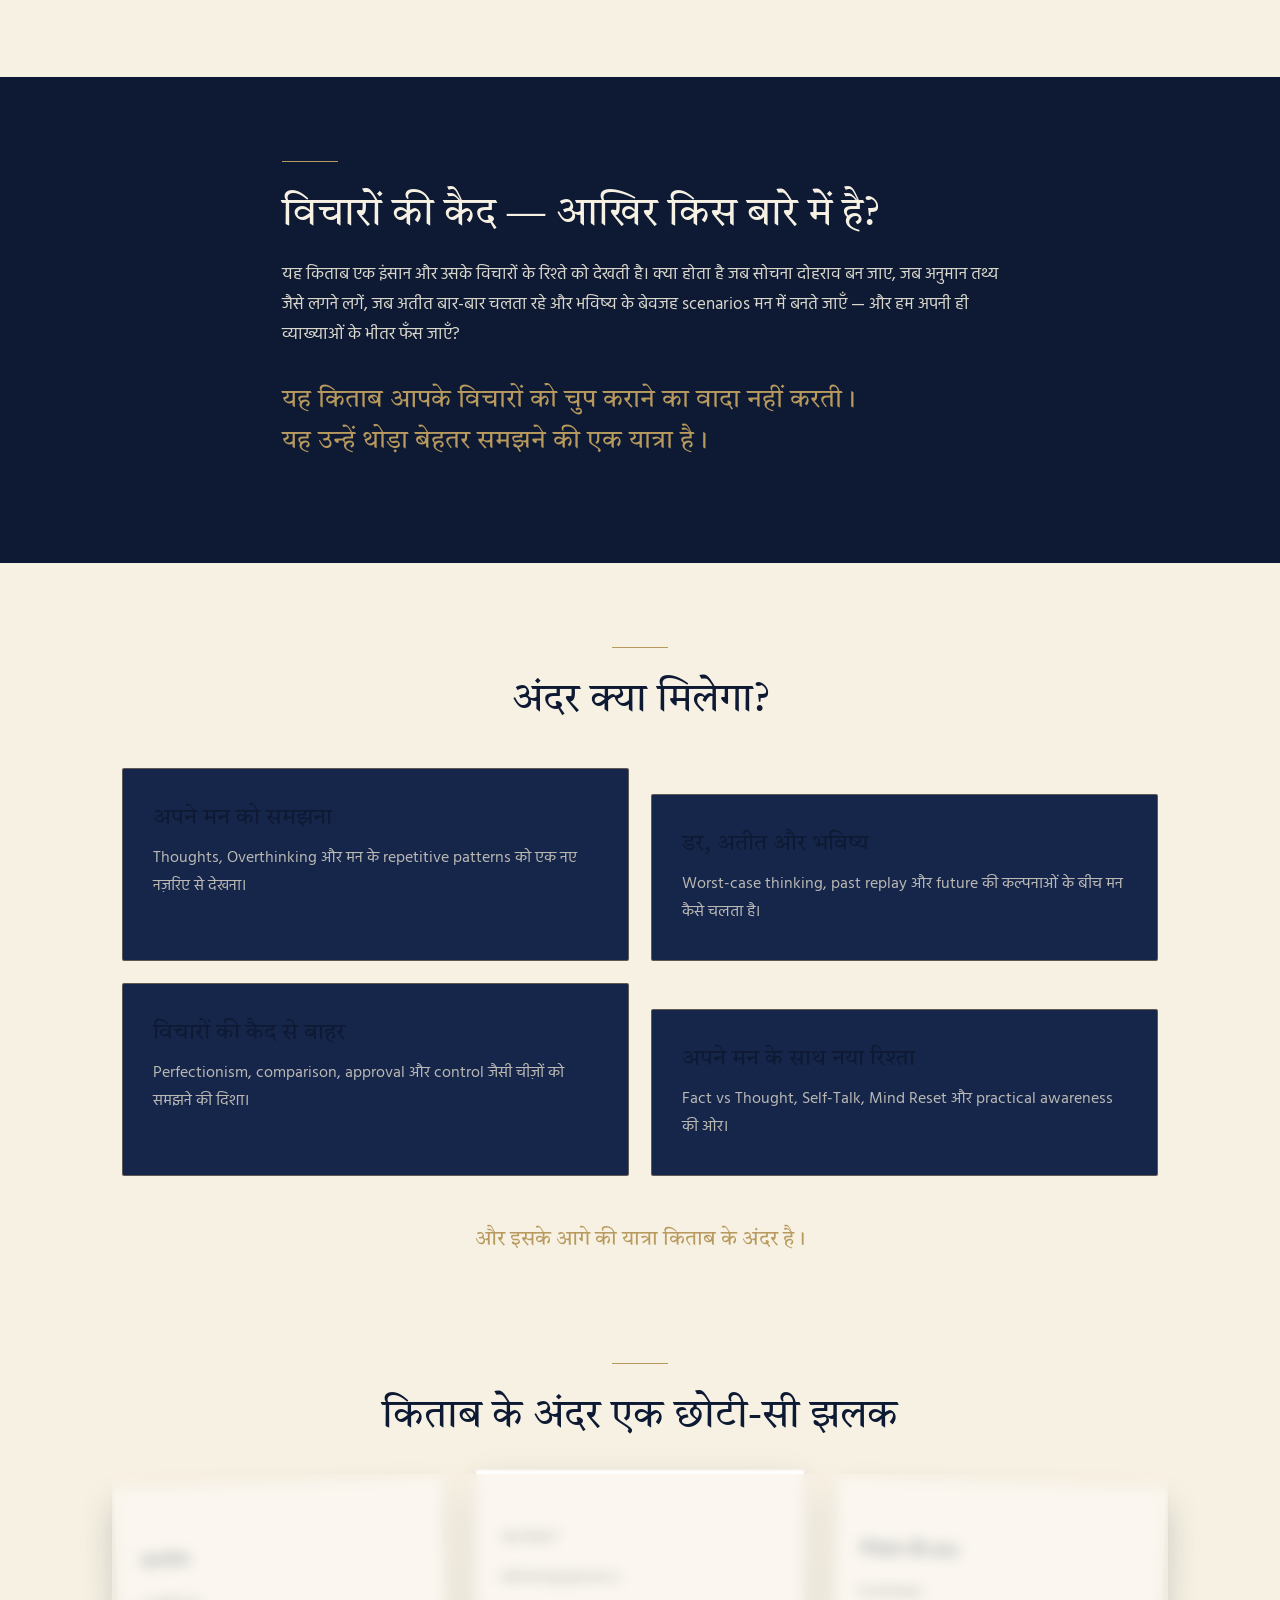
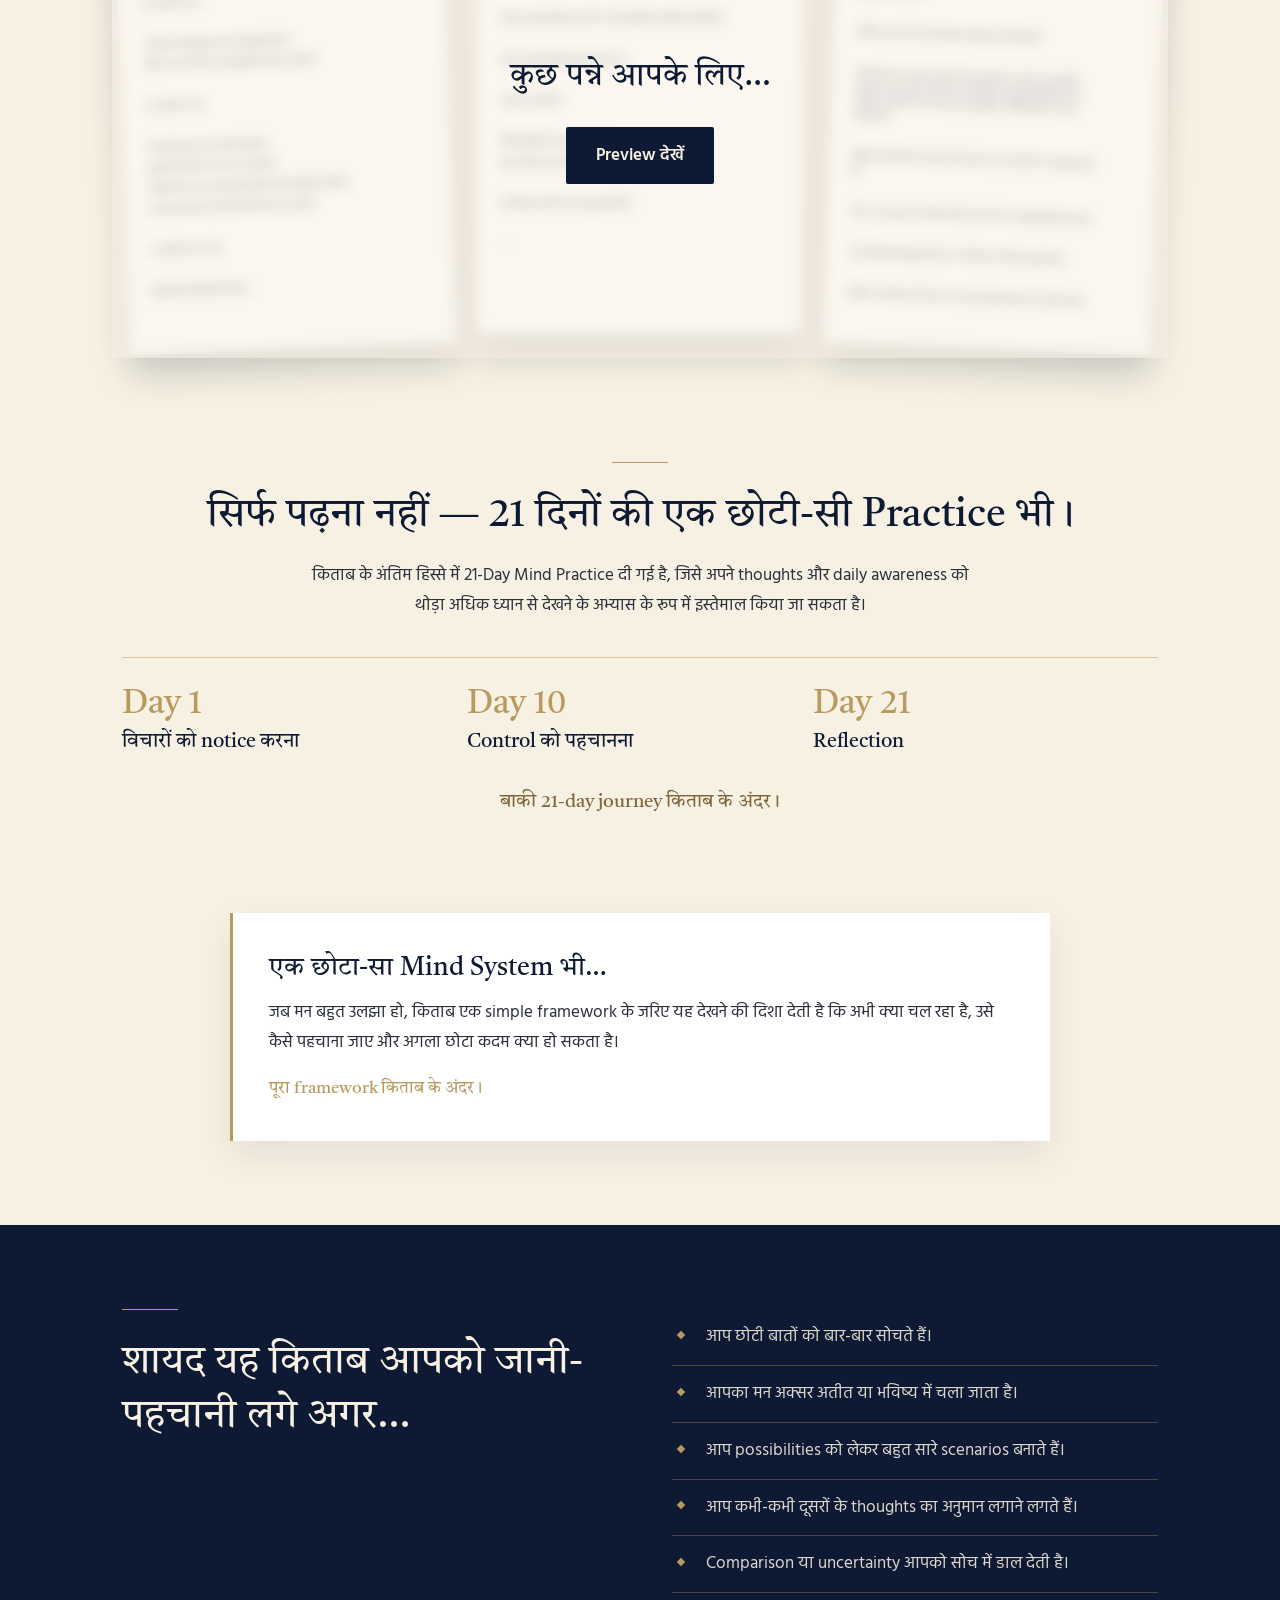
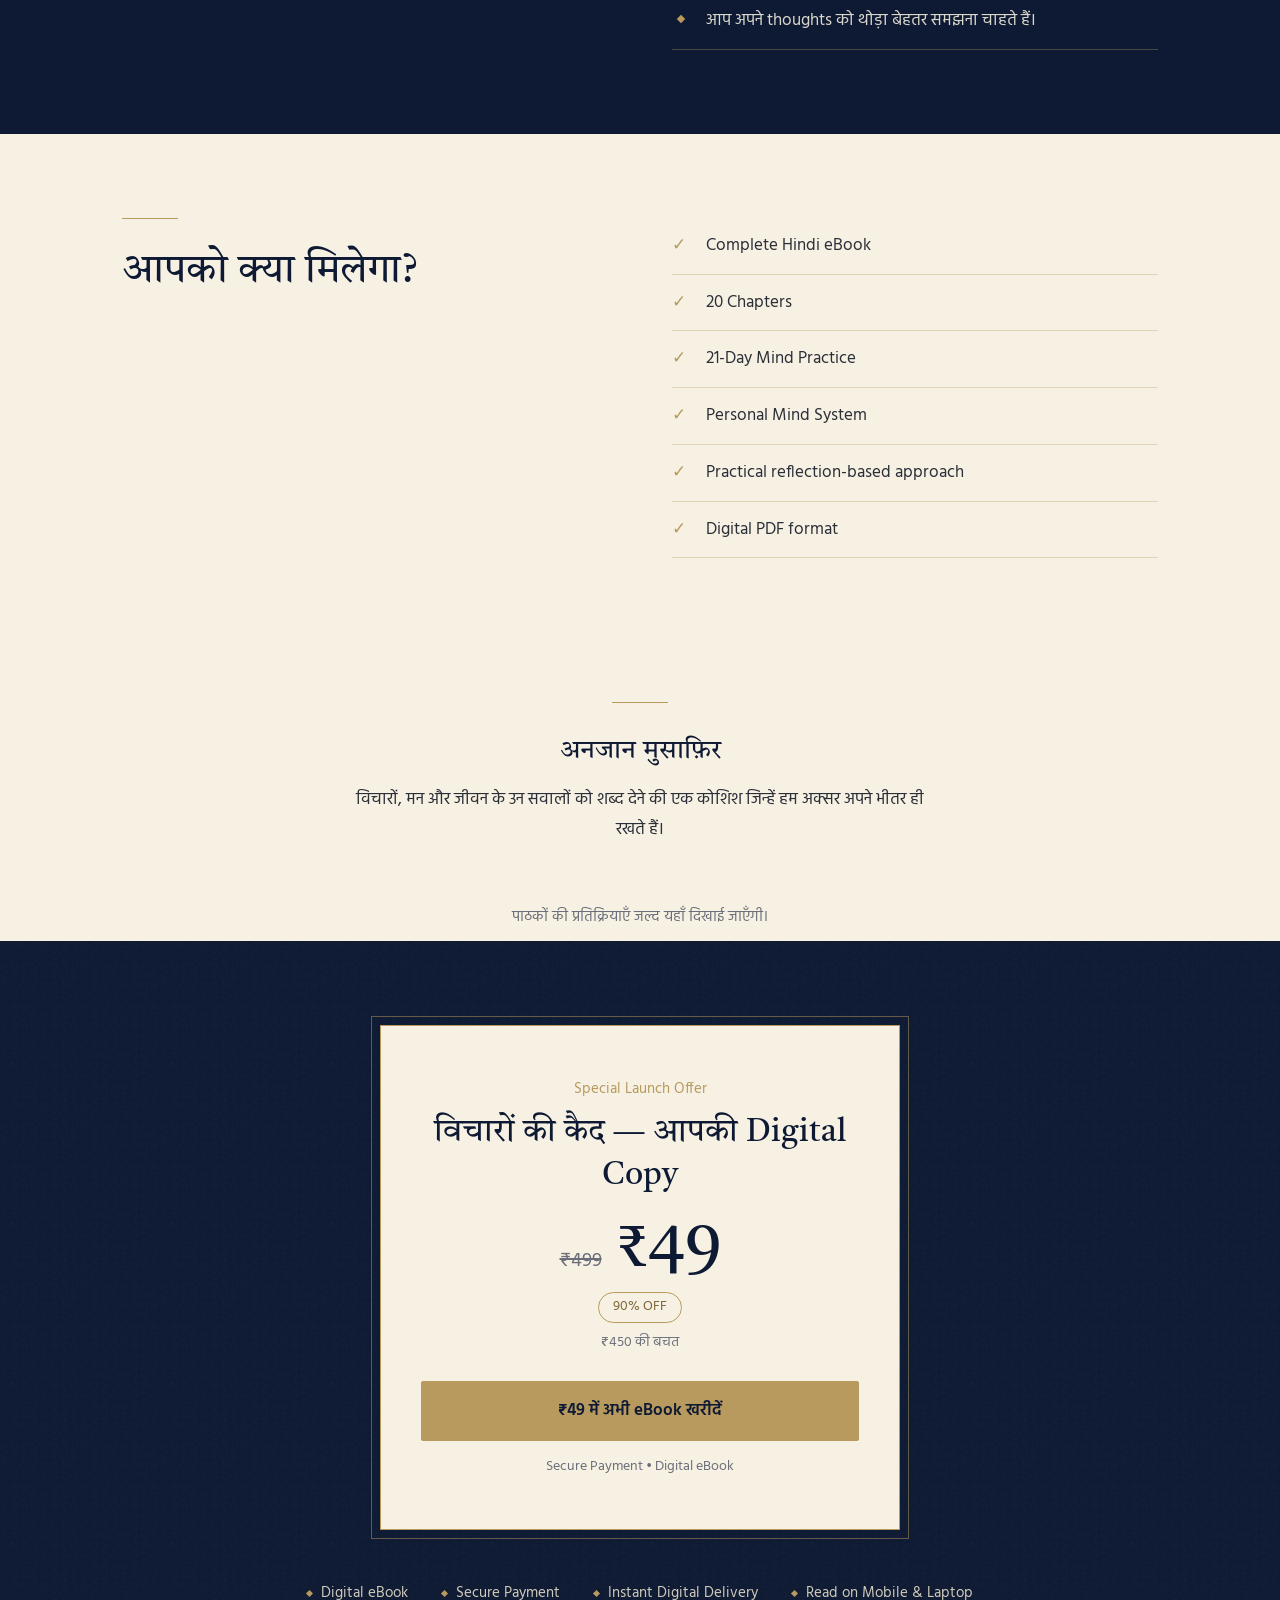
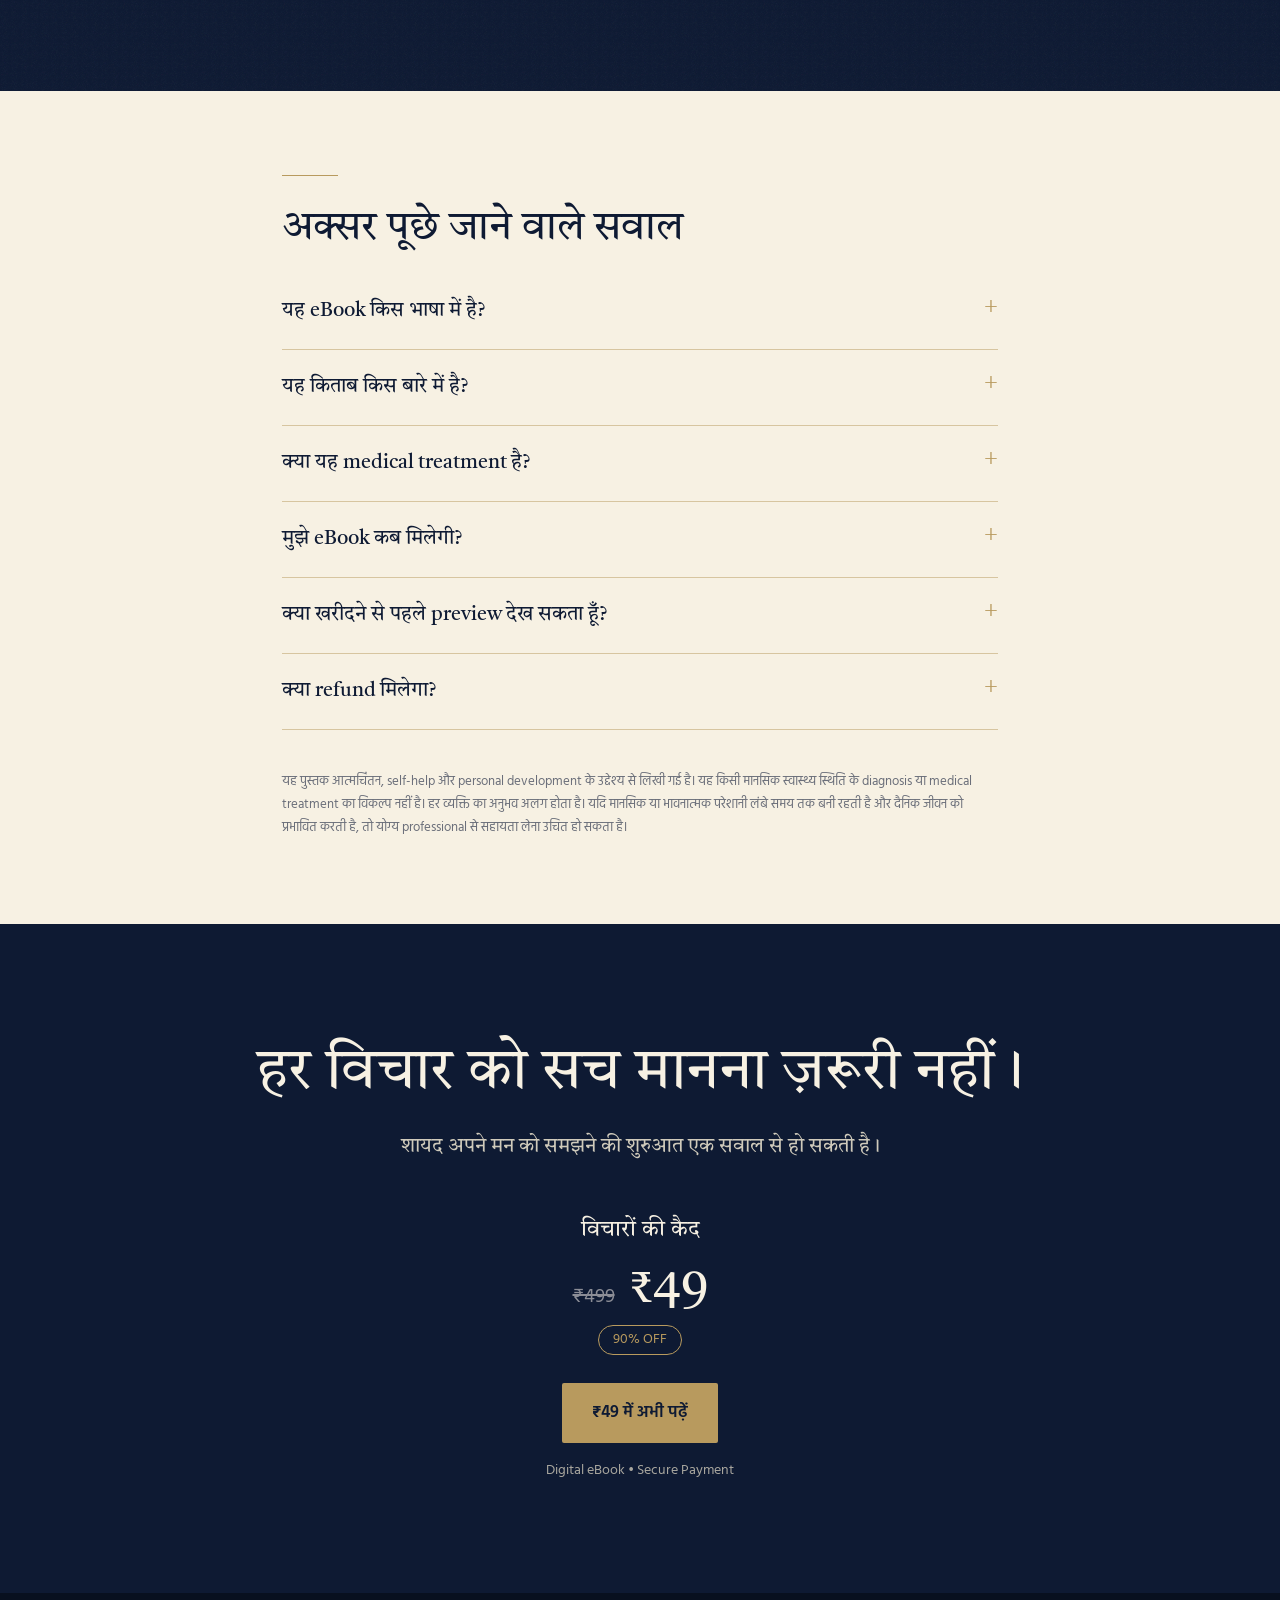
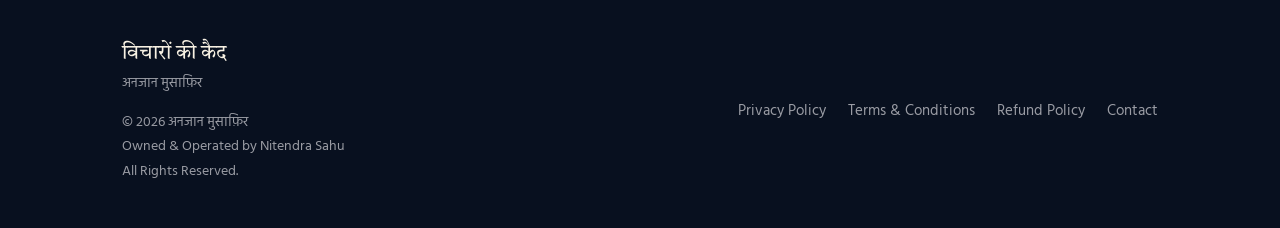
==== commit f3b5b2bf: "Update index.html" ====
--- a/index.html
+++ b/index.html
@@ -133,7 +133,7 @@
 @media(max-width:820px){
 section{padding:64px 0}
 .hero{padding:44px 0 64px}.hero .wrap{grid-template-columns:1fr;gap:44px}
-nav a:not(.btn){display:none}
+header nav a:not(.btn){display:none}
 .cards,.two{grid-template-columns:1fr}.two{gap:44px}.card:nth-child(n){margin-top:0}
 .pages{gap:12px}.page:nth-child(n){transform:none}
 .days{grid-template-columns:1fr}.days div{padding:18px 0;border-bottom:1px solid rgba(184,154,94,.35)}
@@ -335,7 +335,7 @@
 
 <footer>
  <div class="wrap">
-  <div><div class="t">विचारों की कैद</div><div>अनजान मुसाफ़िर</div><p style="margin-top:14px">© 2026 अनजान मुसाफ़िर<br>All Rights Reserved.</p></div>
+<div><div class="t">विचारों की कैद</div><div>अनजान मुसाफ़िर</div><p style="margin-top:14px">© 2026 अनजान मुसाफ़िर<br>Owned &amp; Operated by Nitendra Sahu<br>All Rights Reserved.</p></div>
   <nav><a href="#" data-link="privacy">Privacy Policy</a><a href="#" data-link="terms">Terms &amp; Conditions</a><a href="#" data-link="refund">Refund Policy</a><a href="#" data-link="contact">Contact</a></nav>
  </div>
 </footer>
@@ -345,10 +345,15 @@
 <script>
 /* ===== CONFIG: fill these in before launch ===== */
 const CONFIG = {
-  CHECKOUT_URL: "",   // [PAYMENT_GATEWAY_CHECKOUT_URL] — amount must be ₹49; success redirect → [SUCCESS_PAGE_URL]
+  CHECKOUT_URL: "https://payhip.com/buy?link=9ONVy",   // [PAYMENT_GATEWAY_CHECKOUT_URL] — amount must be ₹49; success redirect → [SUCCESS_PAGE_URL]
   COVER_SRC: "[data-uri]",      // real book cover (file path or data: URI)
   PREVIEW_PAGES: ["[data-uri]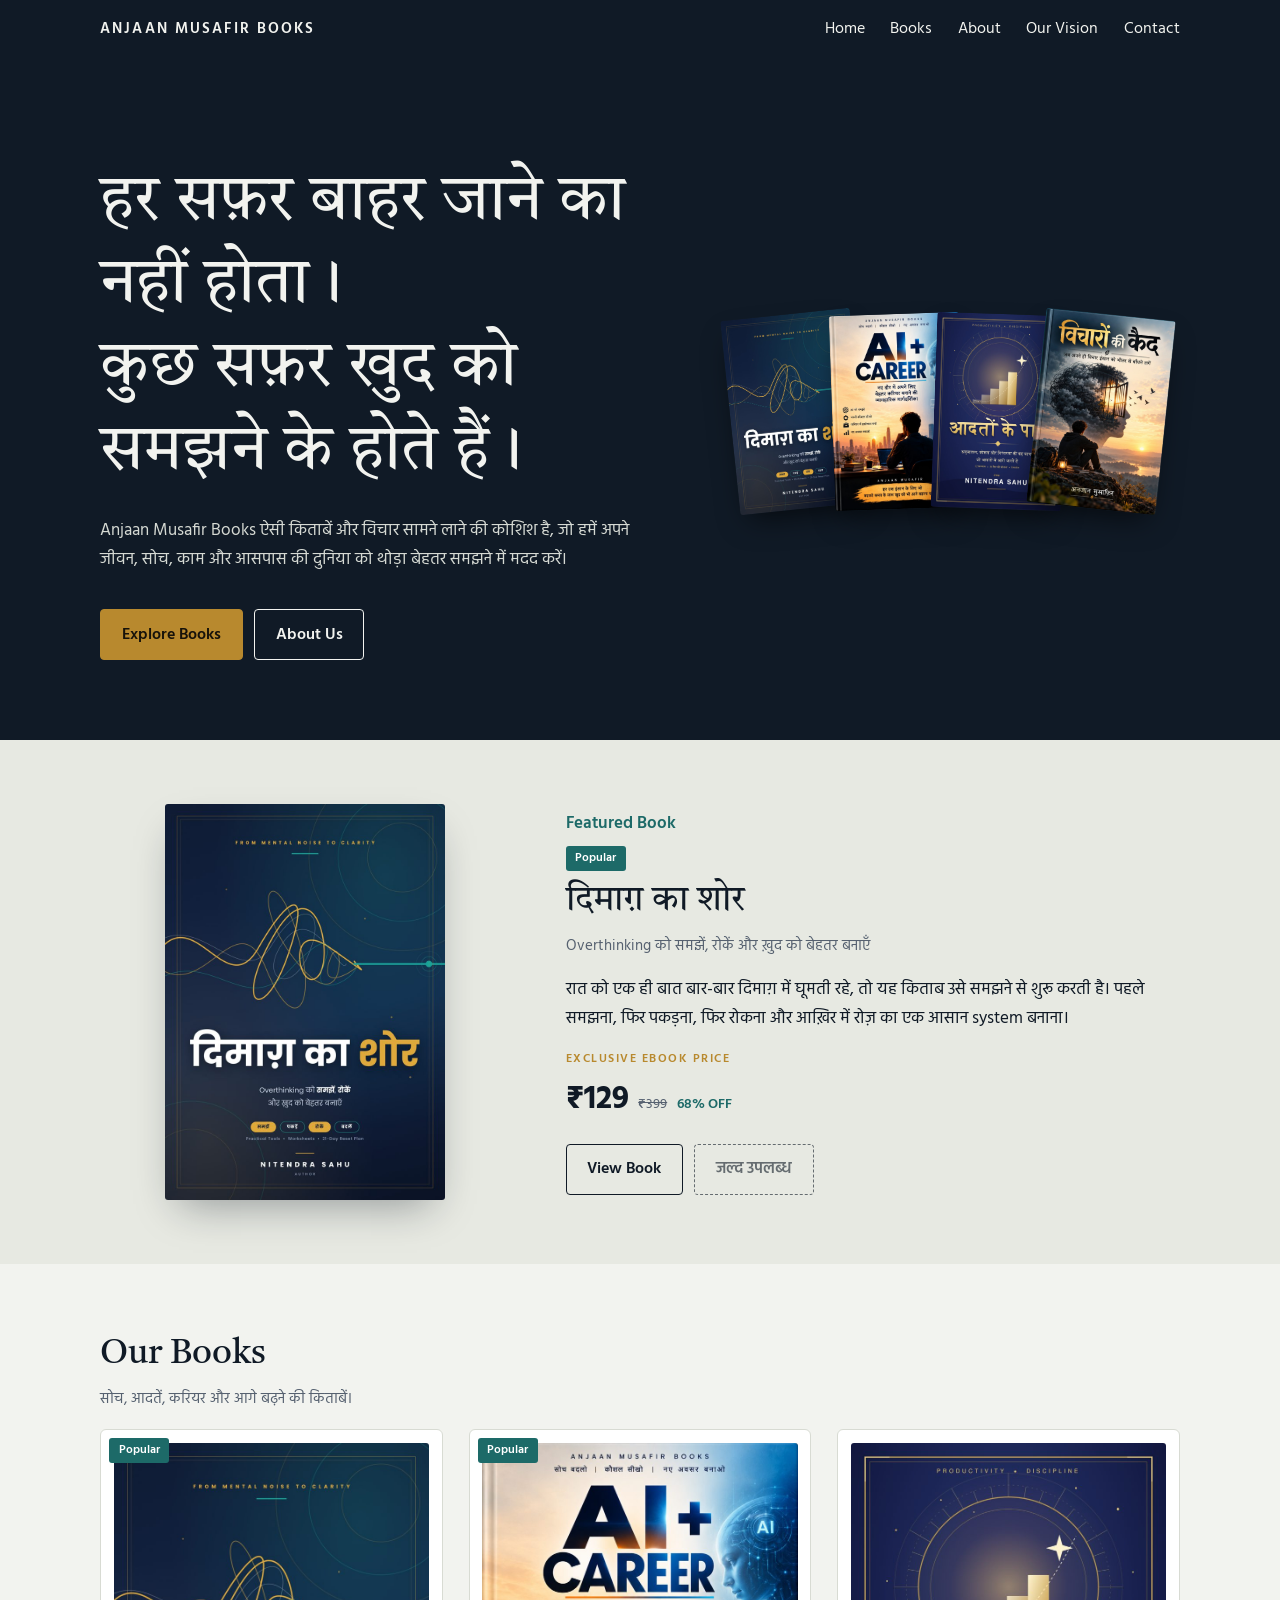
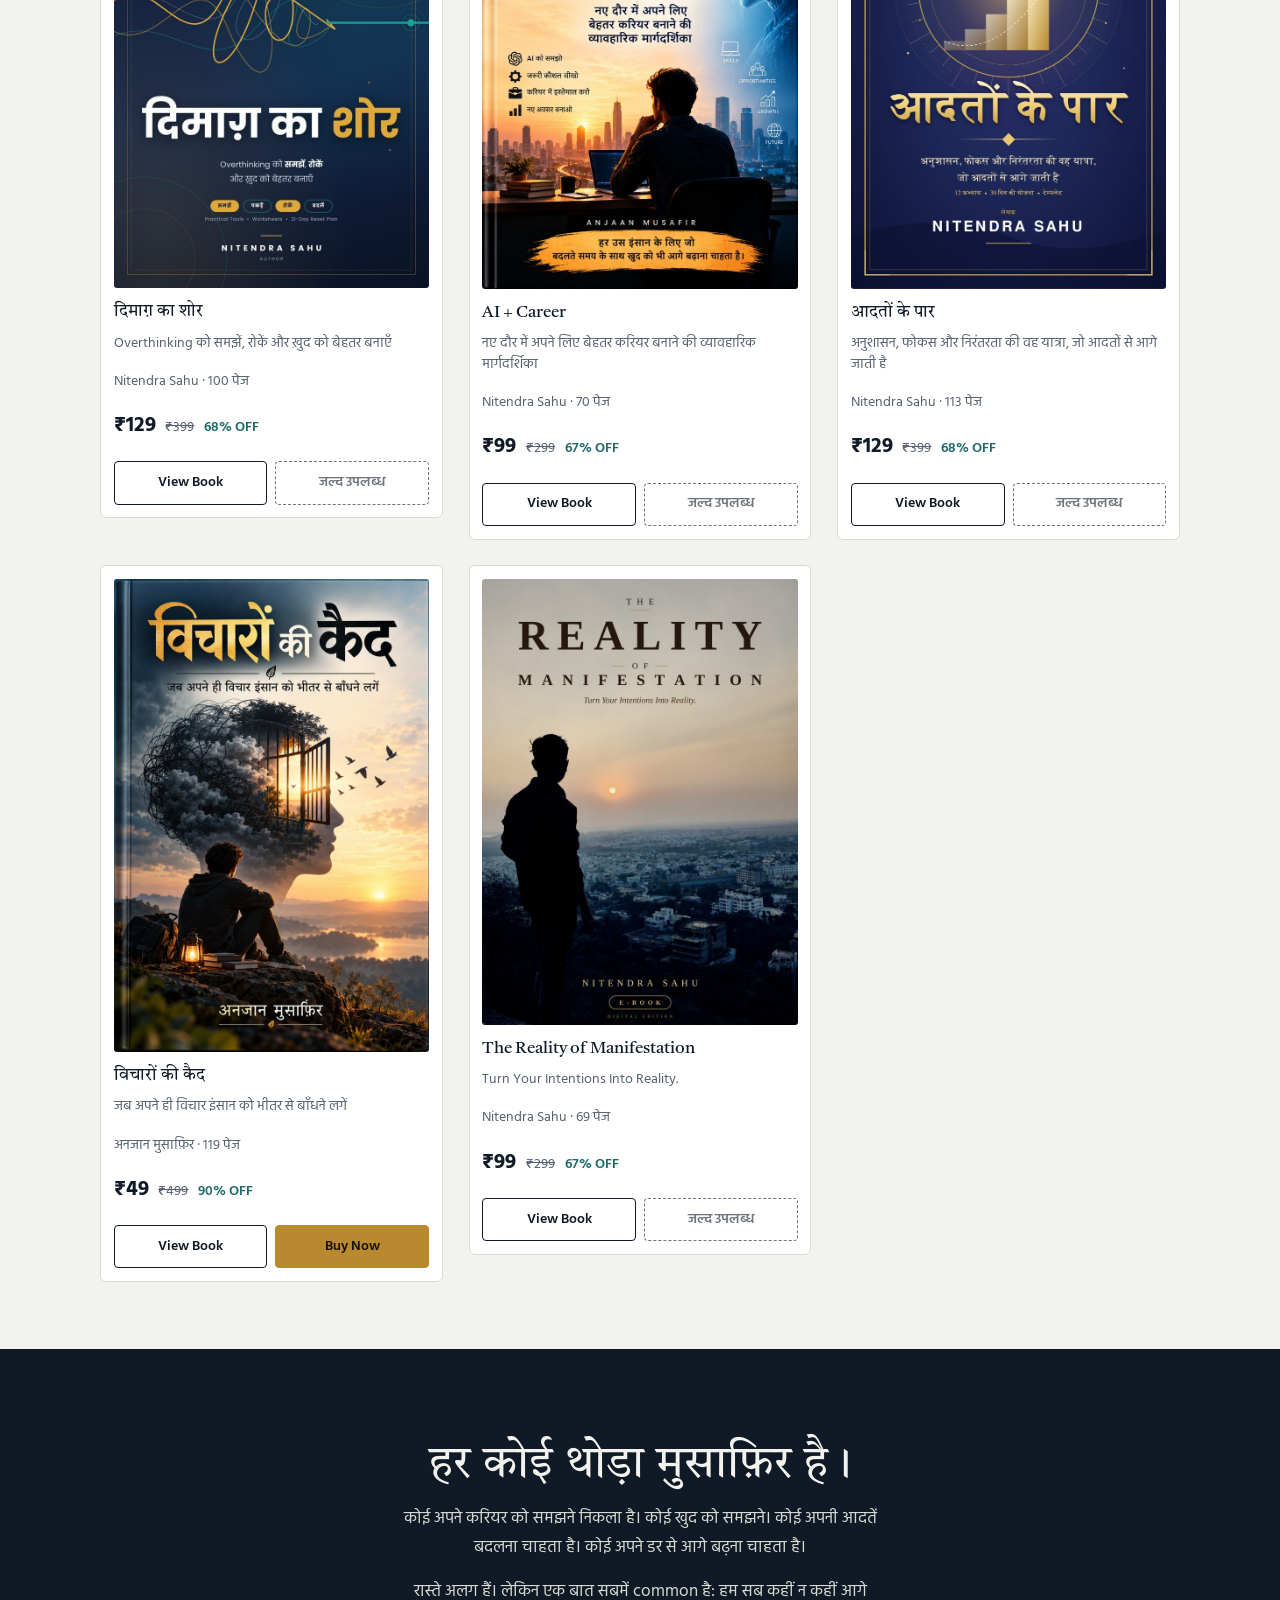
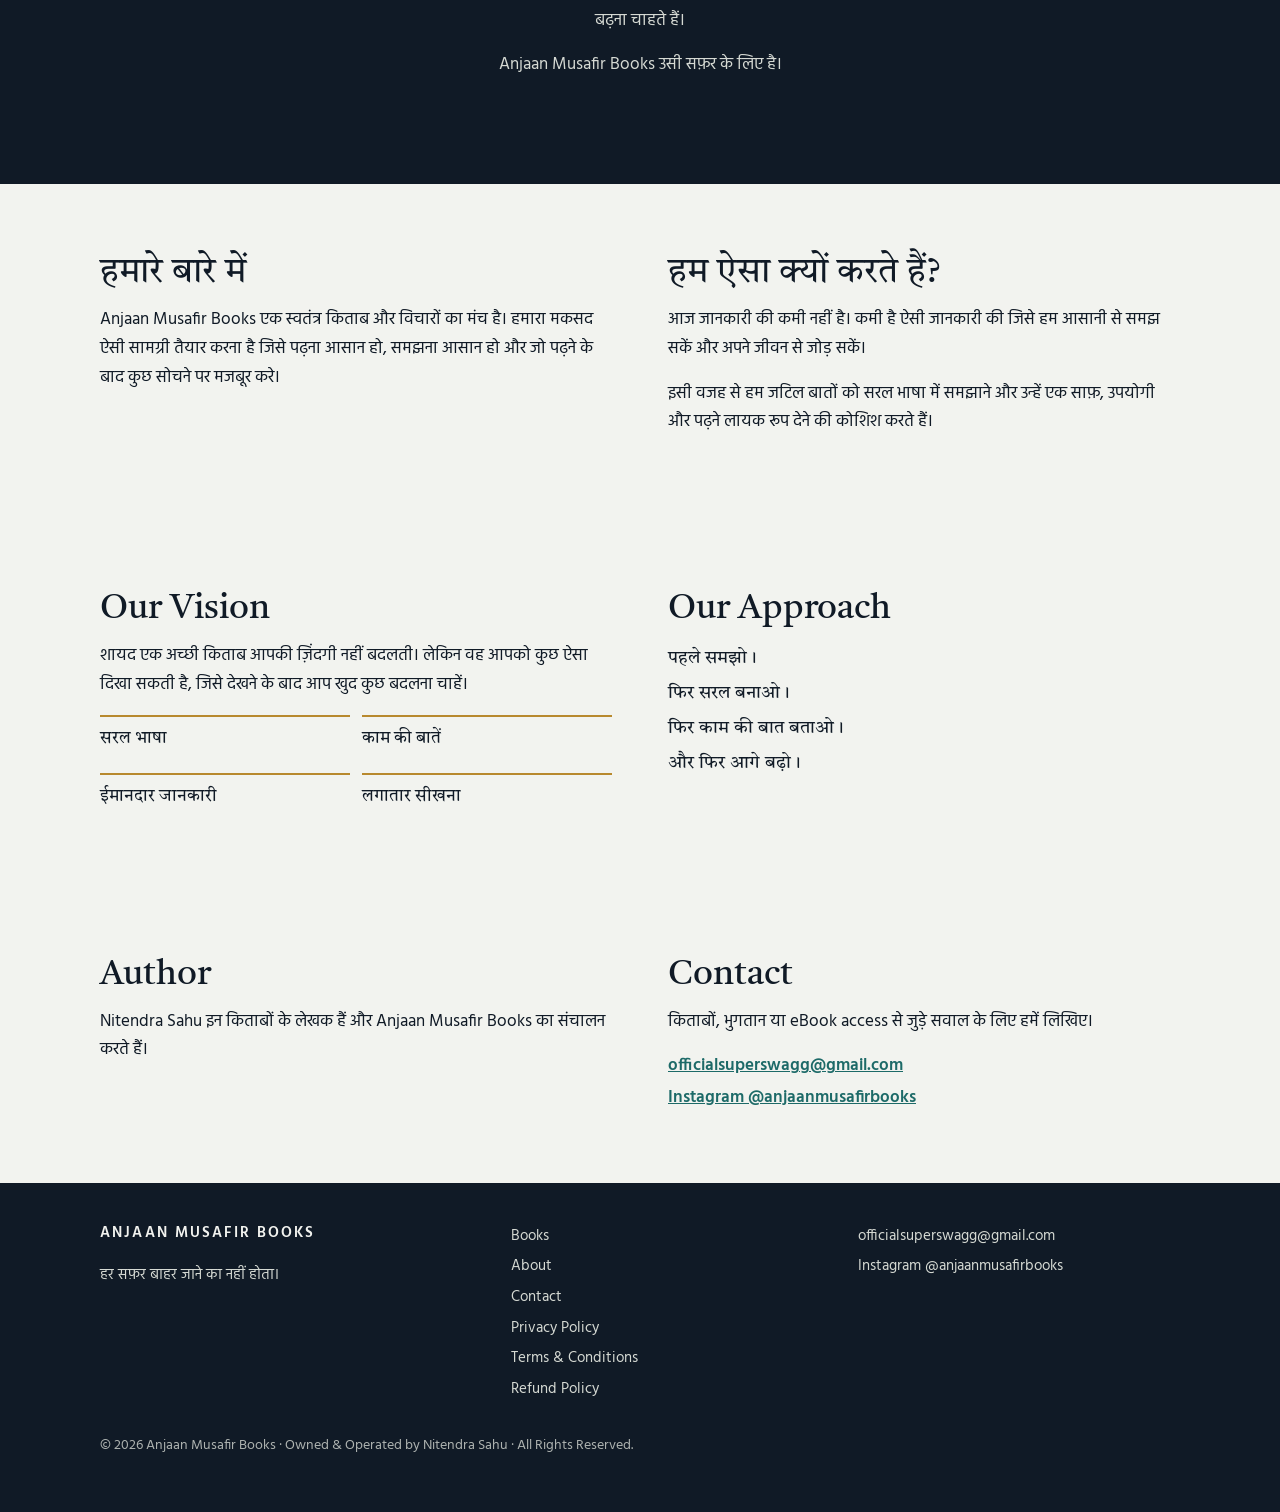
==== commit a42052de: "Add files via upload" ====
--- a/index.html
+++ b/index.html
@@ -2,365 +2,64 @@
 <html lang="hi">
 <head>
 <meta charset="utf-8">
-<meta name="viewport" content="width=device-width, initial-scale=1, viewport-fit=cover">
-<title>विचारों की कैद — अनजान मुसाफ़िर</title>
-<meta name="description" content="जब अपने ही विचार इंसान को भीतर से बाँधने लगें। हिंदी eBook, ₹49 में।">
+<meta name="viewport" content="width=device-width, initial-scale=1">
+<title>Anjaan Musafir Books — Hindi eBooks: सोच, आदतें, करियर और AI</title>
+<meta name="description" content="Anjaan Musafir Books की Hindi eBooks: Overthinking, आदतें और अनुशासन, AI और करियर, Personal Growth। आसान भाषा, काम की बातें।">
+<meta property="og:title" content="Anjaan Musafir Books — Hindi eBooks">
+<meta property="og:description" content="हर सफ़र बाहर जाने का नहीं होता। कुछ सफ़र खुद को समझने के होते हैं।">
+<meta property="og:type" content="website">
+<meta name="keywords" content="Hindi eBooks, Hindi books, self improvement books, productivity books, career books, AI career, Anjaan Musafir Books">
+<link rel="icon" href="data:image/svg+xml,%3Csvg xmlns='http://www.w3.org/2000/svg' viewBox='0 0 32 32'%3E%3Crect width='32' height='32' rx='6' fill='%23101a26'/%3E%3Ccircle cx='16' cy='16' r='5' fill='%23b8892e'/%3E%3C/svg%3E">
 <link rel="preconnect" href="https://fonts.googleapis.com">
 <link rel="preconnect" href="https://fonts.gstatic.com" crossorigin>
-<link href="https://fonts.googleapis.com/css2?family=Tiro+Devanagari+Hindi:ital@0;1&family=Hind:wght@400;500;600&display=swap" rel="stylesheet">
-<style>
-:root{--navy:#0e1a33;--navy2:#16254a;--ivory:#f7f1e3;--char:#2b2f38;--gold:#b89a5e;--white:#fff;--muted:#6b6f7a;
---serif:"Tiro Devanagari Hindi","Noto Serif Devanagari",Georgia,serif;--sans:"Hind","Noto Sans Devanagari",system-ui,sans-serif;
-padding-top:env(safe-area-inset-top,0px);box-sizing:border-box}
-*{box-sizing:border-box;margin:0}
-html{scroll-behavior:smooth;scroll-padding-top:70px}
-body{font-family:var(--sans);background:var(--ivory);color:var(--char);line-height:1.75;font-size:17px;-webkit-font-smoothing:antialiased}
-.wrap{max-width:1080px;margin:0 auto;padding:0 22px}
-h1,h2,h3{font-family:var(--serif);font-weight:400;line-height:1.35;color:var(--navy)}
-h2{font-size:clamp(26px,4.4vw,40px);margin-bottom:18px}
-section{padding:84px 0}
-.dark{background:var(--navy);color:#d9d6cc}.dark h2,.dark h3{color:var(--ivory)}
-.rule{width:56px;height:1px;background:var(--gold);margin:0 0 26px}
-.center{text-align:center}.center .rule{margin-inline:auto}
-.btn{display:inline-block;background:var(--gold);color:var(--navy);font-weight:600;text-decoration:none;padding:15px 30px;border-radius:2px;font-size:17px;transition:background .2s,transform .2s}
-.btn:hover{background:#cdb078}.btn:active{transform:translateY(1px)}
-.btn:focus-visible,a:focus-visible,summary:focus-visible{outline:2px solid var(--gold);outline-offset:3px}
-.btn.navy{background:var(--navy);color:var(--ivory)}.btn.navy:hover{background:var(--navy2)}
-.grain::after{content:"";position:absolute;inset:0;pointer-events:none;opacity:.07;background-image:url("data:image/svg+xml;utf8,<svg xmlns='http://www.w3.org/2000/svg' width='160' height='160'><filter id='n'><feTurbulence baseFrequency='.9' numOctaves='2'/></filter><rect width='160' height='160' filter='url(%23n)'/></svg>")}
-/* header */
-header{position:sticky;top:0;z-index:20;background:rgba(14,26,51,.96);backdrop-filter:blur(8px);padding-top:env(safe-area-inset-top,0px)}
-header .wrap{display:flex;align-items:center;justify-content:space-between;height:62px;gap:14px}
-.logo{font-family:var(--serif);color:var(--ivory);font-size:20px;text-decoration:none}
-nav{display:flex;align-items:center;gap:22px}
-nav a{color:#cfcabb;text-decoration:none;font-size:15px}
-nav a.btn{color:var(--navy);padding:8px 16px;font-size:15px}
-/* hero */
-.hero{position:relative;background:var(--navy);color:#d9d6cc;padding:70px 0 90px;overflow:hidden}
-.hero .wrap{position:relative;z-index:1;display:grid;grid-template-columns:1.15fr .85fr;gap:56px;align-items:center}
-.eyebrow{color:var(--gold);font-size:15px;margin-bottom:20px}
-.hero h1{color:var(--ivory);font-size:clamp(32px,5.6vw,58px);margin-bottom:24px}
-.hero .sub{font-family:var(--serif);font-size:clamp(18px,2.4vw,22px);color:#e9e4d6;margin-bottom:22px;max-width:30em}
-.hero .desc{max-width:34em;margin-bottom:34px;color:#b9b8b3}
-.hero .ctas{display:flex;align-items:center;gap:26px;flex-wrap:wrap}
-.hero .ctas a.ghost{color:#cfcabb;text-decoration:none;border-bottom:1px solid var(--gold)}
-/* book */
-.stage{text-align:center}
-.book{width:min(78%,290px);aspect-ratio:559/792;margin:0 auto 34px;position:relative;transform:perspective(1100px) rotateY(-14deg) rotateX(2deg);transform-style:preserve-3d;box-shadow:-22px 28px 50px rgba(0,0,0,.55),-3px 0 0 #070e1f;border-radius:2px 5px 5px 2px;background:var(--navy2);animation:settle 1.2s ease-out both}
-.book::before{content:"";position:absolute;left:0;top:0;bottom:0;width:9px;background:linear-gradient(90deg,rgba(255,255,255,.18),rgba(0,0,0,.25));z-index:2;border-radius:2px 0 0 2px}
-.book img{width:100%;height:100%;object-fit:cover;display:block;border-radius:2px 5px 5px 2px}
-@keyframes settle{from{transform:perspective(1100px) rotateY(-32deg) rotateX(4deg);opacity:0}}
-.ph{display:flex;align-items:center;justify-content:center;text-align:center;padding:16px;border:1px dashed var(--gold);color:var(--gold);font-size:14px;line-height:1.5;background:rgba(184,154,94,.06)}
-.book .ph{position:absolute;inset:0}
-.meta .t{font-family:var(--serif);color:var(--ivory);font-size:22px}.meta .a{color:#a9a79f;font-size:15px}
-.price{display:flex;justify-content:center;align-items:baseline;gap:14px;margin-top:16px}
-.price s{color:#8b8d96;font-size:20px}.price b{font-family:var(--serif);font-weight:400;font-size:48px;color:var(--ivory);line-height:1}
-.badge{display:inline-block;margin-top:10px;border:1px solid var(--gold);color:var(--gold);padding:2px 14px;font-size:14px;border-radius:20px}
-.save{font-size:14px;color:#a9a79f;margin-top:8px}
-/* hook */
-.hook ul{list-style:none;padding:0;max-width:720px;margin:34px auto 0}
-.hook li{font-family:var(--serif);font-size:clamp(19px,2.6vw,25px);color:var(--navy);padding:20px 0;border-bottom:1px solid rgba(184,154,94,.5);display:flex;gap:18px}
-.hook li::before{content:"";flex:none;width:6px;height:6px;background:var(--gold);transform:rotate(45deg);margin-top:.8em}
-.hook .end{margin:38px auto 0;max-width:620px;color:var(--muted);font-size:18px}
-/* about */
-.about .wrap{max-width:760px}
-.about p{margin-bottom:16px}
-.about .q{font-family:var(--serif);color:var(--gold);font-size:clamp(20px,2.8vw,26px);margin-top:30px;line-height:1.6}
-/* cards */
-.cards{display:grid;grid-template-columns:repeat(2,1fr);gap:22px;margin-top:40px}
-.card{border:1px solid rgba(184,154,94,.45);padding:34px 30px;background:var(--navy2);border-radius:2px}
-.card:nth-child(2){margin-top:26px}.card:nth-child(4){margin-top:26px}.card:nth-child(1),.card:nth-child(3){margin-top:0}
-.card h3{font-size:23px;margin-bottom:10px}.card p{font-size:16px;color:#b9b8b3}
-.after{margin-top:46px;font-family:var(--serif);color:var(--gold);font-size:21px}
-/* preview */
-.pv{position:relative;margin-top:40px}
-.pages{display:grid;grid-template-columns:repeat(3,1fr);gap:26px;transition:filter .5s}
-.page{aspect-ratio:559/792;background:#fffdf7;box-shadow:0 18px 36px rgba(14,26,51,.22),0 2px 4px rgba(14,26,51,.12);position:relative;overflow:hidden}
-.page:nth-child(1){transform:rotate(-2deg)}.page:nth-child(3){transform:rotate(2deg)}.page:nth-child(2){transform:translateY(-14px)}
-.page img{width:100%;height:100%;object-fit:cover;display:block}
-.page .ph{position:absolute;inset:10px;color:var(--char);border-color:var(--gold);background:none}
-.veil{position:absolute;inset:-10px;display:flex;flex-direction:column;align-items:center;justify-content:center;gap:22px;background:rgba(247,241,227,.55);backdrop-filter:blur(7px);transition:opacity .5s;z-index:3}
-.veil p{font-family:var(--serif);font-size:clamp(22px,3.4vw,32px);color:var(--navy)}
-.pv.open .veil{opacity:0;pointer-events:none}
-.pv:not(.open) .pages{filter:blur(1px)}
-/* practice */
-.days{display:grid;grid-template-columns:repeat(3,1fr);gap:0;margin:36px 0 26px;border-top:1px solid rgba(184,154,94,.5)}
-.days div{padding:26px 22px 0 0;font-family:var(--serif);font-size:20px;color:var(--navy)}
-.days span{display:block;color:var(--gold);font-size:34px;line-height:1.2}
-.callout{background:var(--white);border-left:3px solid var(--gold);padding:38px 36px;max-width:820px;margin:0 auto;box-shadow:0 14px 34px rgba(14,26,51,.08)}
-.callout h3{font-size:26px;margin-bottom:12px}
-.callout .tag{margin-top:16px;font-family:var(--serif);color:var(--gold)}
-/* connect + value */
-.two{display:grid;grid-template-columns:1fr 1fr;gap:64px;align-items:start}
-.checks{list-style:none;padding:0}
-.checks li{padding:13px 0 13px 34px;border-bottom:1px solid rgba(184,154,94,.35);position:relative}
-.checks li::before{content:"✓";position:absolute;left:0;color:var(--gold);font-weight:600}
-.dots li::before{content:"";width:6px;height:6px;background:var(--gold);transform:rotate(45deg);top:1.35em;left:6px}
-/* author */
-.author{padding:60px 0}.author .wrap{max-width:620px}
-.author .n{font-family:var(--serif);font-size:26px;color:var(--navy)}
-.proof{padding:0 0 10px}.proof p{color:var(--muted);font-size:15px}
-/* offer */
-.offer{background:var(--navy);position:relative}
-.ocard{max-width:520px;margin:0 auto;background:var(--ivory);padding:50px 40px;text-align:center;position:relative;z-index:1;border:1px solid var(--gold);outline:1px solid rgba(184,154,94,.5);outline-offset:8px}
-.ocard .lab{color:var(--gold);font-size:15px}
-.ocard h2{font-size:clamp(24px,4vw,32px);margin:10px 0 20px}
-.ocard .price{margin-top:0}.ocard .price s{color:var(--muted)}.ocard .price b{color:var(--navy);font-size:64px}
-.ocard .badge{color:#7d6638;border-color:var(--gold)}.ocard .save{color:var(--muted)}
-.ocard .btn{margin-top:26px;width:100%}.ocard .sec{font-size:14px;color:var(--muted);margin-top:14px}
-.trust{display:flex;flex-wrap:wrap;justify-content:center;gap:12px 34px;margin-top:50px;position:relative;z-index:1;color:#cfcabb;font-size:15px}
-.trust span{display:flex;gap:9px;align-items:center}.trust span::before{content:"";width:5px;height:5px;background:var(--gold);transform:rotate(45deg)}
-/* faq */
-.faq .wrap{max-width:760px}
-details{border-bottom:1px solid rgba(184,154,94,.5);padding:20px 0}
-summary{cursor:pointer;font-family:var(--serif);font-size:20px;color:var(--navy);list-style:none;display:flex;justify-content:space-between;gap:16px}
-summary::-webkit-details-marker{display:none}
-summary::after{content:"+";color:var(--gold);font-size:24px;line-height:1;transition:transform .25s}
-details[open] summary::after{transform:rotate(45deg)}
-details p{margin-top:12px;color:var(--char)}
-.disc{margin-top:40px;font-size:13px;color:var(--muted);line-height:1.8}
-/* final */
-.final{text-align:center;padding:110px 0}
-.final h2{font-size:clamp(32px,6vw,58px);color:var(--ivory);max-width:14em;margin:0 auto 18px}
-.final .s{font-family:var(--serif);font-size:20px;color:#cfcabb;margin-bottom:46px}
-.final .t{font-family:var(--serif);color:var(--ivory);font-size:22px}
-.final .btn{margin-top:28px}.final .sm{font-size:14px;color:#a9a79f;margin-top:16px}
-footer{background:#08101f;color:#9a9ca4;padding:44px 0 44px;font-size:14px}
-footer .wrap{display:flex;justify-content:space-between;gap:30px;flex-wrap:wrap}
-footer .t{font-family:var(--serif);color:var(--ivory);font-size:20px}
-footer nav{flex-wrap:wrap;gap:8px 22px}footer nav a{color:#9a9ca4}
-/* sticky */
-.sticky{display:none}
-@media(max-width:820px){
-section{padding:64px 0}
-.hero{padding:44px 0 64px}.hero .wrap{grid-template-columns:1fr;gap:44px}
-header nav a:not(.btn){display:none}
-.cards,.two{grid-template-columns:1fr}.two{gap:44px}.card:nth-child(n){margin-top:0}
-.pages{gap:12px}.page:nth-child(n){transform:none}
-.days{grid-template-columns:1fr}.days div{padding:18px 0;border-bottom:1px solid rgba(184,154,94,.35)}
-.ocard{padding:40px 24px}
-body{padding-bottom:calc(76px + env(safe-area-inset-bottom,0px))}
-.sticky{display:flex;position:fixed;left:0;right:0;bottom:0;z-index:30;align-items:center;justify-content:space-between;gap:12px;background:var(--navy);border-top:1px solid var(--gold);padding:12px 18px calc(12px + env(safe-area-inset-bottom,0px))}
-.sticky span{font-family:var(--serif);color:var(--ivory);font-size:17px}
-.sticky .btn{padding:10px 22px;font-size:16px}
-}
-@media(prefers-reduced-motion:reduce){*{animation:none!important;transition:none!important}html{scroll-behavior:auto}}
-</style>
+<link href="https://fonts.googleapis.com/css2?family=Tiro+Devanagari+Hindi:ital@0;1&family=Hind:wght@400;600&display=swap" rel="stylesheet">
+<link rel="stylesheet" href="style.css">
 </head>
-<body>
+<body data-page="home">
+<a class="skip" href="#books">मुख्य भाग पर जाएँ</a>
+<header><div class="wrap bar">
+  <a class="logo" href="index.html">ANJAAN MUSAFIR BOOKS</a>
+  <button id="menu" aria-expanded="false" aria-controls="nav">Menu</button>
+  <nav id="nav" aria-label="Main"><a href="index.html">Home</a><a href="#books">Books</a><a href="#about">About</a><a href="#vision">Our Vision</a><a href="#contact">Contact</a></nav>
+</div></header>
+<main>
+<section class="hero"><div class="wrap">
+  <h1>हर सफ़र बाहर जाने का नहीं होता।<br>कुछ सफ़र खुद को समझने के होते हैं।</h1>
+  <p>Anjaan Musafir Books ऐसी किताबें और विचार सामने लाने की कोशिश है, जो हमें अपने जीवन, सोच, काम और आसपास की दुनिया को थोड़ा बेहतर समझने में मदद करें।</p>
+  <div class="actions"><a class="btn primary" href="#books">Explore Books</a><a class="btn" href="#about">About Us</a></div>
+  <div id="herocovers" class="fan" aria-hidden="true"></div>
+  <div class="route" aria-hidden="true"></div>
+</div></section>
 
-<header>
- <div class="wrap">
-  <a class="logo" href="#top">विचारों की कैद</a>
-  <nav><a href="#kitab">किताब</a><a href="#preview">Preview</a><a href="#faq">FAQ</a><a class="btn" data-buy href="#offer">₹49 में खरीदें</a></nav>
- </div>
-</header>
+<section id="featured" aria-label="Featured Book"></section>
 
-<main id="top">
-<div class="hero grain">
- <div class="wrap">
-  <div>
-   <p class="eyebrow">एक किताब — अपने विचारों को थोड़ा अलग नज़रिए से देखने की</p>
-   <h1>क्या आपके विचार कभी-कभी आपको ही थका देते हैं?</h1>
-   <p class="sub">जब मन बार-बार वही बातें सोचता रहे, तो कभी-कभी हमें विचारों को रोकने से पहले उन्हें समझना सीखना पड़ता है।</p>
-   <p class="desc">विचारों की कैद आपको Overthinking, डर, अतीत की यादों, भविष्य की चिंता और उन विचारों के बीच ले जाती है जिन्हें हम कई बार बिना जाँचे सच मान लेते हैं।</p>
-   <div class="ctas"><a class="btn" data-buy href="#offer">₹49 में अभी पढ़ें</a><a class="ghost" href="#preview">पहले Preview देखें ↓</a></div>
-  </div>
-  <div class="stage">
-   <div class="book"><img data-cover alt="विचारों की कैद — पुस्तक का कवर" hidden><div class="ph" data-cover-ph>यहाँ असली book cover लगेगा<br><small>(CONFIG → COVER_SRC)</small></div></div>
-   <div class="meta"><div class="t">विचारों की कैद</div><div class="a">अनजान मुसाफ़िर</div></div>
-   <div class="price"><s>₹499</s><b>₹49</b></div>
-   <span class="badge">90% OFF</span>
-   <p class="save">₹450 की बचत</p>
-  </div>
- </div>
-</div>
+<section id="books" class="wrap sec"><h2>Our Books</h2><p class="sub">सोच, आदतें, करियर और आगे बढ़ने की किताबें।</p><div id="grid" class="grid"></div></section>
 
-<section class="hook center">
- <div class="wrap">
-  <div class="rule"></div>
-  <h2>कभी-कभी बाहर सब सामान्य होता है… लेकिन अंदर नहीं।</h2>
-  <ul>
-   <li>एक छोटी-सी बात बार-बार याद आना।</li>
-   <li>जो हुआ, उसे बदल नहीं सकते… फिर भी मन वहीं लौटता रहना।</li>
-   <li>जो अभी हुआ ही नहीं, उसके बारे में पहले से डरना।</li>
-   <li>दूसरे व्यक्ति के मन में क्या चल रहा है, यह अनुमान लगाते रहना।</li>
-   <li>एक thought का धीरे-धीरे पूरी कहानी बन जाना।</li>
-  </ul>
-  <p class="end">अगर इनमें से कुछ आपको जाना-पहचाना लगता है, शायद यह किताब आपके लिए कुछ सवाल छोड़ सकती है।</p>
- </div>
+<section class="travel"><div class="wrap">
+  <h2>हर कोई थोड़ा मुसाफ़िर है।</h2>
+  <p>कोई अपने करियर को समझने निकला है। कोई खुद को समझने। कोई अपनी आदतें बदलना चाहता है। कोई अपने डर से आगे बढ़ना चाहता है।</p>
+  <p>रास्ते अलग हैं। लेकिन एक बात सबमें common है: हम सब कहीं न कहीं आगे बढ़ना चाहते हैं।</p>
+  <p>Anjaan Musafir Books उसी सफ़र के लिए है।</p>
+</div></section>
+
+<section id="about" class="wrap sec about">
+  <div><h2>हमारे बारे में</h2><p>Anjaan Musafir Books एक स्वतंत्र किताब और विचारों का मंच है। हमारा मकसद ऐसी सामग्री तैयार करना है जिसे पढ़ना आसान हो, समझना आसान हो और जो पढ़ने के बाद कुछ सोचने पर मजबूर करे।</p></div>
+  <div><h2>हम ऐसा क्यों करते हैं?</h2><p>आज जानकारी की कमी नहीं है। कमी है ऐसी जानकारी की जिसे हम आसानी से समझ सकें और अपने जीवन से जोड़ सकें।</p><p>इसी वजह से हम जटिल बातों को सरल भाषा में समझाने और उन्हें एक साफ़, उपयोगी और पढ़ने लायक रूप देने की कोशिश करते हैं।</p></div>
 </section>
 
-<section class="about dark" id="kitab">
- <div class="wrap">
-  <div class="rule"></div>
-  <h2>विचारों की कैद — आखिर किस बारे में है?</h2>
-  <p>यह किताब एक इंसान और उसके विचारों के रिश्ते को देखती है। क्या होता है जब सोचना दोहराव बन जाए, जब अनुमान तथ्य जैसे लगने लगें, जब अतीत बार-बार चलता रहे और भविष्य के बेवजह scenarios मन में बनते जाएँ — और हम अपनी ही व्याख्याओं के भीतर फँस जाएँ?</p>
-  <p class="q">यह किताब आपके विचारों को चुप कराने का वादा नहीं करती।<br>यह उन्हें थोड़ा बेहतर समझने की एक यात्रा है।</p>
- </div>
+<section id="vision" class="wrap sec about">
+  <div><h2>Our Vision</h2><p>शायद एक अच्छी किताब आपकी ज़िंदगी नहीं बदलती। लेकिन वह आपको कुछ ऐसा दिखा सकती है, जिसे देखने के बाद आप खुद कुछ बदलना चाहें।</p>
+  <ul class="vals"><li>सरल भाषा</li><li>काम की बातें</li><li>ईमानदार जानकारी</li><li>लगातार सीखना</li></ul></div>
+  <div><h2>Our Approach</h2><p class="approach">पहले समझो।<br>फिर सरल बनाओ।<br>फिर काम की बात बताओ।<br>और फिर आगे बढ़ो।</p></div>
 </section>
 
-<section class="center">
- <div class="wrap">
-  <div class="rule"></div>
-  <h2>अंदर क्या मिलेगा?</h2>
-  <div class="cards dark-cards" style="text-align:left">
-   <div class="card"><h3>अपने मन को समझना</h3><p>Thoughts, Overthinking और मन के repetitive patterns को एक नए नज़रिए से देखना।</p></div>
-   <div class="card"><h3>डर, अतीत और भविष्य</h3><p>Worst-case thinking, past replay और future की कल्पनाओं के बीच मन कैसे चलता है।</p></div>
-   <div class="card"><h3>विचारों की कैद से बाहर</h3><p>Perfectionism, comparison, approval और control जैसी चीज़ों को समझने की दिशा।</p></div>
-   <div class="card"><h3>अपने मन के साथ नया रिश्ता</h3><p>Fact vs Thought, Self-Talk, Mind Reset और practical awareness की ओर।</p></div>
-  </div>
-  <p class="after">और इसके आगे की यात्रा किताब के अंदर है।</p>
- </div>
-</section>
-
-<section id="preview" style="padding-top:20px">
- <div class="wrap center">
-  <div class="rule"></div>
-  <h2>किताब के अंदर एक छोटी-सी झलक</h2>
-  <div class="pv" id="pv">
-   <div class="pages">
-    <div class="page"><img data-page hidden alt="किताब का पन्ना 1"><div class="ph">असली पन्ना 1<br>(PREVIEW_PAGES)</div></div>
-    <div class="page"><img data-page hidden alt="किताब का पन्ना 2"><div class="ph">असली पन्ना 2<br>(PREVIEW_PAGES)</div></div>
-    <div class="page"><img data-page hidden alt="किताब का पन्ना 3"><div class="ph">असली पन्ना 3<br>(PREVIEW_PAGES)</div></div>
-   </div>
-   <div class="veil"><p>कुछ पन्ने आपके लिए…</p><button class="btn navy" id="open" style="border:0;cursor:pointer;font-family:inherit">Preview देखें</button></div>
-  </div>
- </div>
-</section>
-
-<section class="center" style="padding-top:30px">
- <div class="wrap">
-  <div class="rule"></div>
-  <h2>सिर्फ पढ़ना नहीं — 21 दिनों की एक छोटी-सी Practice भी।</h2>
-  <p style="max-width:680px;margin:0 auto">किताब के अंतिम हिस्से में 21-Day Mind Practice दी गई है, जिसे अपने thoughts और daily awareness को थोड़ा अधिक ध्यान से देखने के अभ्यास के रूप में इस्तेमाल किया जा सकता है।</p>
-  <div class="days" style="text-align:left">
-   <div><span>Day 1</span>विचारों को notice करना</div>
-   <div><span>Day 10</span>Control को पहचानना</div>
-   <div><span>Day 21</span>Reflection</div>
-  </div>
-  <p style="font-family:var(--serif);color:#7d6638;font-size:19px">बाकी 21-day journey किताब के अंदर।</p>
- </div>
-</section>
-
-<section style="padding-top:10px">
- <div class="wrap">
-  <div class="callout">
-   <h3>एक छोटा-सा Mind System भी…</h3>
-   <p>जब मन बहुत उलझा हो, किताब एक simple framework के जरिए यह देखने की दिशा देती है कि अभी क्या चल रहा है, उसे कैसे पहचाना जाए और अगला छोटा कदम क्या हो सकता है।</p>
-   <p class="tag">पूरा framework किताब के अंदर।</p>
-  </div>
- </div>
-</section>
-
-<section class="dark">
- <div class="wrap two">
-  <div>
-   <div class="rule"></div>
-   <h2>शायद यह किताब आपको जानी-पहचानी लगे अगर…</h2>
-  </div>
-  <ul class="checks dots" style="color:#d9d6cc">
-   <li>आप छोटी बातों को बार-बार सोचते हैं।</li>
-   <li>आपका मन अक्सर अतीत या भविष्य में चला जाता है।</li>
-   <li>आप possibilities को लेकर बहुत सारे scenarios बनाते हैं।</li>
-   <li>आप कभी-कभी दूसरों के thoughts का अनुमान लगाने लगते हैं।</li>
-   <li>Comparison या uncertainty आपको सोच में डाल देती है।</li>
-   <li>आप अपने thoughts को थोड़ा बेहतर समझना चाहते हैं।</li>
-  </ul>
- </div>
-</section>
-
-<section>
- <div class="wrap two">
-  <div>
-   <div class="rule"></div>
-   <h2>आपको क्या मिलेगा?</h2>
-  </div>
-  <ul class="checks">
-   <li>Complete Hindi eBook</li><li>20 Chapters</li><li>21-Day Mind Practice</li><li>Personal Mind System</li><li>Practical reflection-based approach</li><li>Digital PDF format</li>
-  </ul>
- </div>
-</section>
-
-<section class="author center">
- <div class="wrap">
-  <div class="rule"></div>
-  <div class="n">अनजान मुसाफ़िर</div>
-  <p style="margin-top:10px">विचारों, मन और जीवन के उन सवालों को शब्द देने की एक कोशिश जिन्हें हम अक्सर अपने भीतर ही रखते हैं।</p>
- </div>
-</section>
-
-<section class="proof center" style="padding-top:0"><div class="wrap"><p>पाठकों की प्रतिक्रियाएँ जल्द यहाँ दिखाई जाएँगी।</p></div></section>
-
-<section class="offer grain" id="offer">
- <div class="wrap">
-  <div class="ocard">
-   <div class="lab">Special Launch Offer</div>
-   <h2>विचारों की कैद — आपकी Digital Copy</h2>
-   <div class="price"><s>₹499</s><b>₹49</b></div>
-   <span class="badge">90% OFF</span>
-   <p class="save">₹450 की बचत</p>
-   <a class="btn" data-buy href="#offer">₹49 में अभी eBook खरीदें</a>
-   <p class="sec">Secure Payment • Digital eBook</p>
-  </div>
-  <div class="trust"><span>Digital eBook</span><span>Secure Payment</span><span>Instant Digital Delivery</span><span>Read on Mobile &amp; Laptop</span></div>
- </div>
-</section>
-
-<section class="faq" id="faq">
- <div class="wrap">
-  <div class="rule"></div>
-  <h2>अक्सर पूछे जाने वाले सवाल</h2>
-  <details><summary>यह eBook किस भाषा में है?</summary><p>मुख्य रूप से हिंदी में।</p></details>
-  <details><summary>यह किताब किस बारे में है?</summary><p>यह thoughts, overthinking, fear, past/future thinking, comparison और mind-awareness जैसे विषयों के आसपास एक self-help reading journey प्रस्तुत करती है।</p></details>
-  <details><summary>क्या यह medical treatment है?</summary><p>नहीं। यह self-help और personal development के उद्देश्य से है और किसी mental-health condition के diagnosis या treatment का विकल्प नहीं है।</p></details>
-  <details><summary>मुझे eBook कब मिलेगी?</summary><p>Successful payment के बाद configured digital delivery process के माध्यम से।</p></details>
-  <details><summary>क्या खरीदने से पहले preview देख सकता हूँ?</summary><p>हाँ, इसी पेज पर किताब के वास्तविक preview pages उपलब्ध हैं।</p></details>
-  <details><summary>क्या refund मिलेगा?</summary><p id="refund">[REFUND_POLICY_TEXT — seller द्वारा तय की गई वास्तविक policy यहाँ लिखें]</p></details>
-  <p class="disc">यह पुस्तक आत्मचिंतन, self-help और personal development के उद्देश्य से लिखी गई है। यह किसी मानसिक स्वास्थ्य स्थिति के diagnosis या medical treatment का विकल्प नहीं है। हर व्यक्ति का अनुभव अलग होता है। यदि मानसिक या भावनात्मक परेशानी लंबे समय तक बनी रहती है और दैनिक जीवन को प्रभावित करती है, तो योग्य professional से सहायता लेना उचित हो सकता है।</p>
- </div>
-</section>
-
-<section class="final dark">
- <div class="wrap">
-  <h2>हर विचार को सच मानना ज़रूरी नहीं।</h2>
-  <p class="s">शायद अपने मन को समझने की शुरुआत एक सवाल से हो सकती है।</p>
-  <div class="t">विचारों की कैद</div>
-  <div class="price"><s>₹499</s><b>₹49</b></div>
-  <span class="badge">90% OFF</span><br>
-  <a class="btn" data-buy href="#offer">₹49 में अभी पढ़ें</a>
-  <p class="sm">Digital eBook • Secure Payment</p>
- </div>
+<section id="contact" class="wrap sec about">
+  <div><h2>Author</h2><p>Nitendra Sahu इन किताबों के लेखक हैं और Anjaan Musafir Books का संचालन करते हैं।</p></div>
+  <div><h2>Contact</h2><p>किताबों, भुगतान या eBook access से जुड़े सवाल के लिए हमें लिखिए।</p><div id="contactlinks"></div></div>
 </section>
 </main>
-
-<footer>
- <div class="wrap">
-<div><div class="t">विचारों की कैद</div><div>अनजान मुसाफ़िर</div><p style="margin-top:14px">© 2026 अनजान मुसाफ़िर<br>Owned &amp; Operated by Nitendra Sahu<br>All Rights Reserved.</p></div>
-  <nav><a href="#" data-link="privacy">Privacy Policy</a><a href="#" data-link="terms">Terms &amp; Conditions</a><a href="#" data-link="refund">Refund Policy</a><a href="#" data-link="contact">Contact</a></nav>
- </div>
-</footer>
-
-<div class="sticky"><span>विचारों की कैद — ₹49</span><a class="btn" data-buy href="#offer">अभी खरीदें</a></div>
-
-<script>
-/* ===== CONFIG: fill these in before launch ===== */
-const CONFIG = {
-  CHECKOUT_URL: "https://payhip.com/buy?link=9ONVy",   // [PAYMENT_GATEWAY_CHECKOUT_URL] — amount must be ₹49; success redirect → [SUCCESS_PAGE_URL]
-  COVER_SRC: "[data-uri]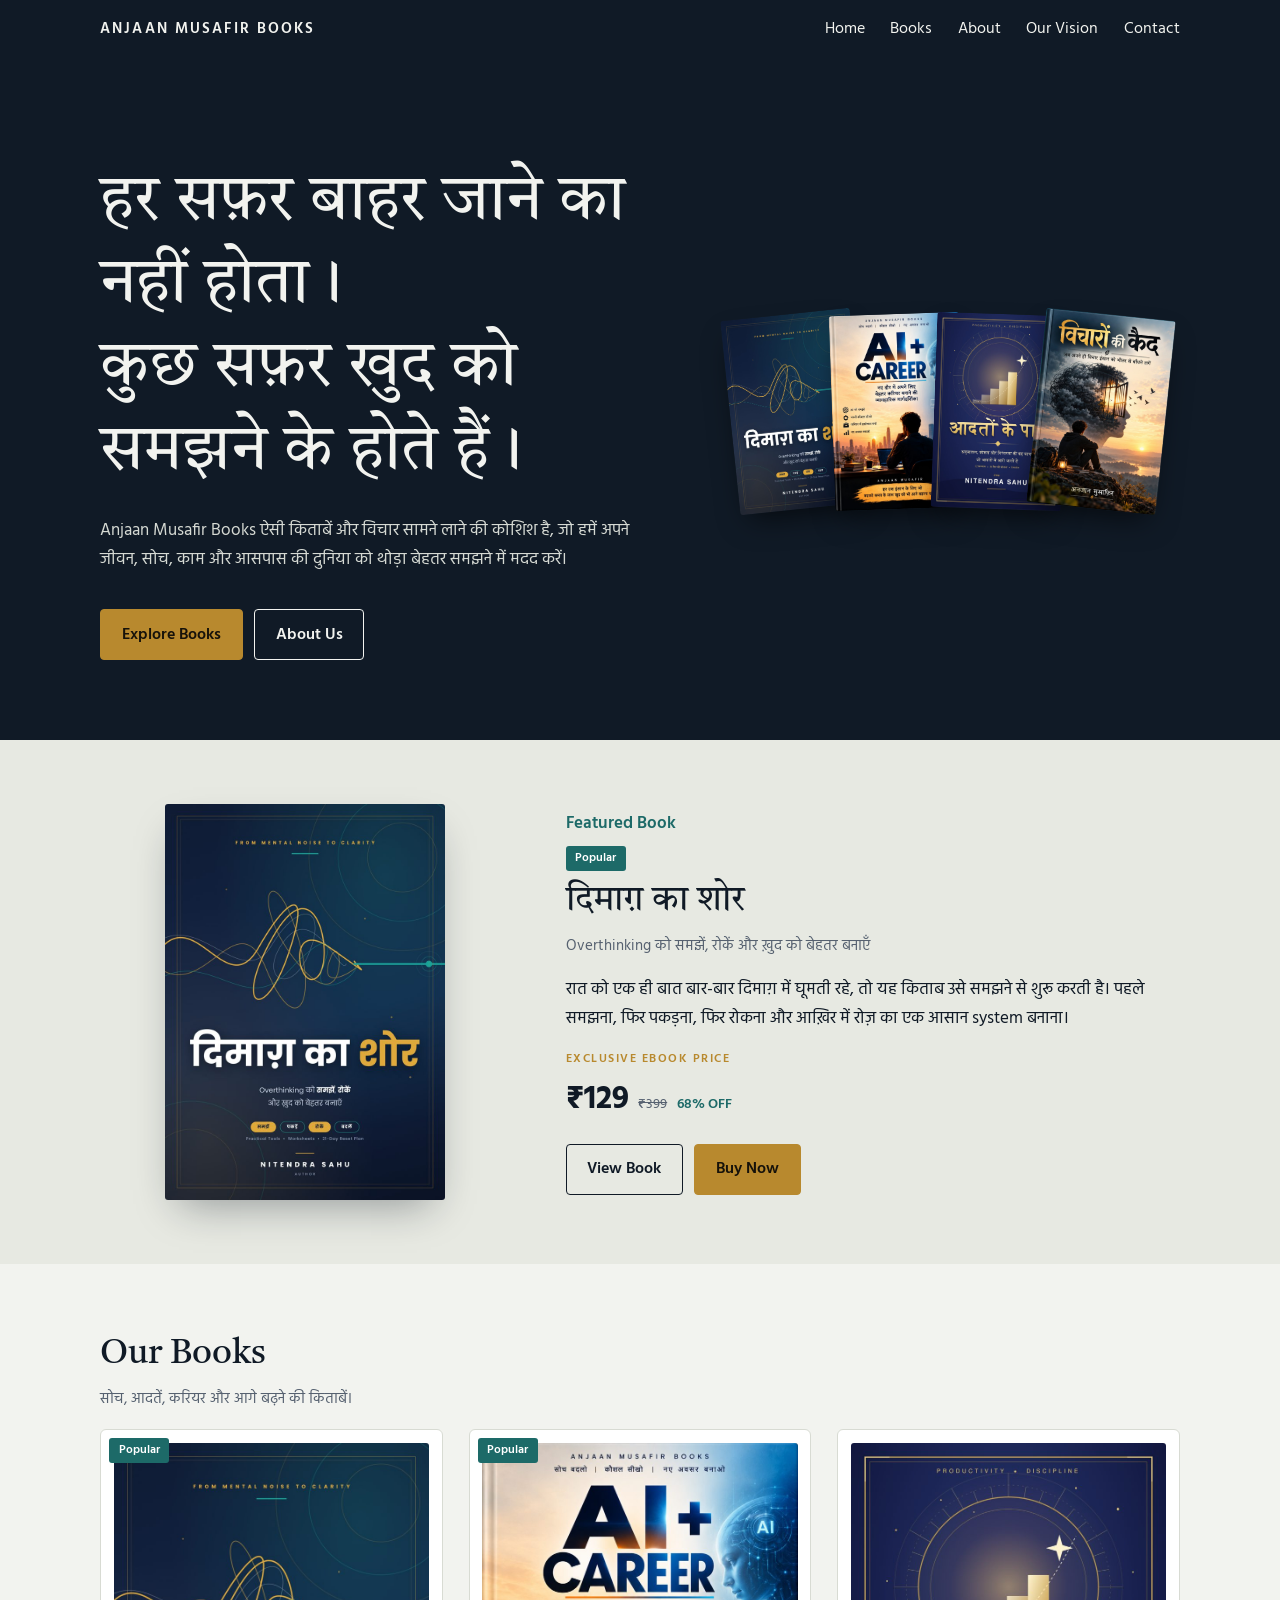
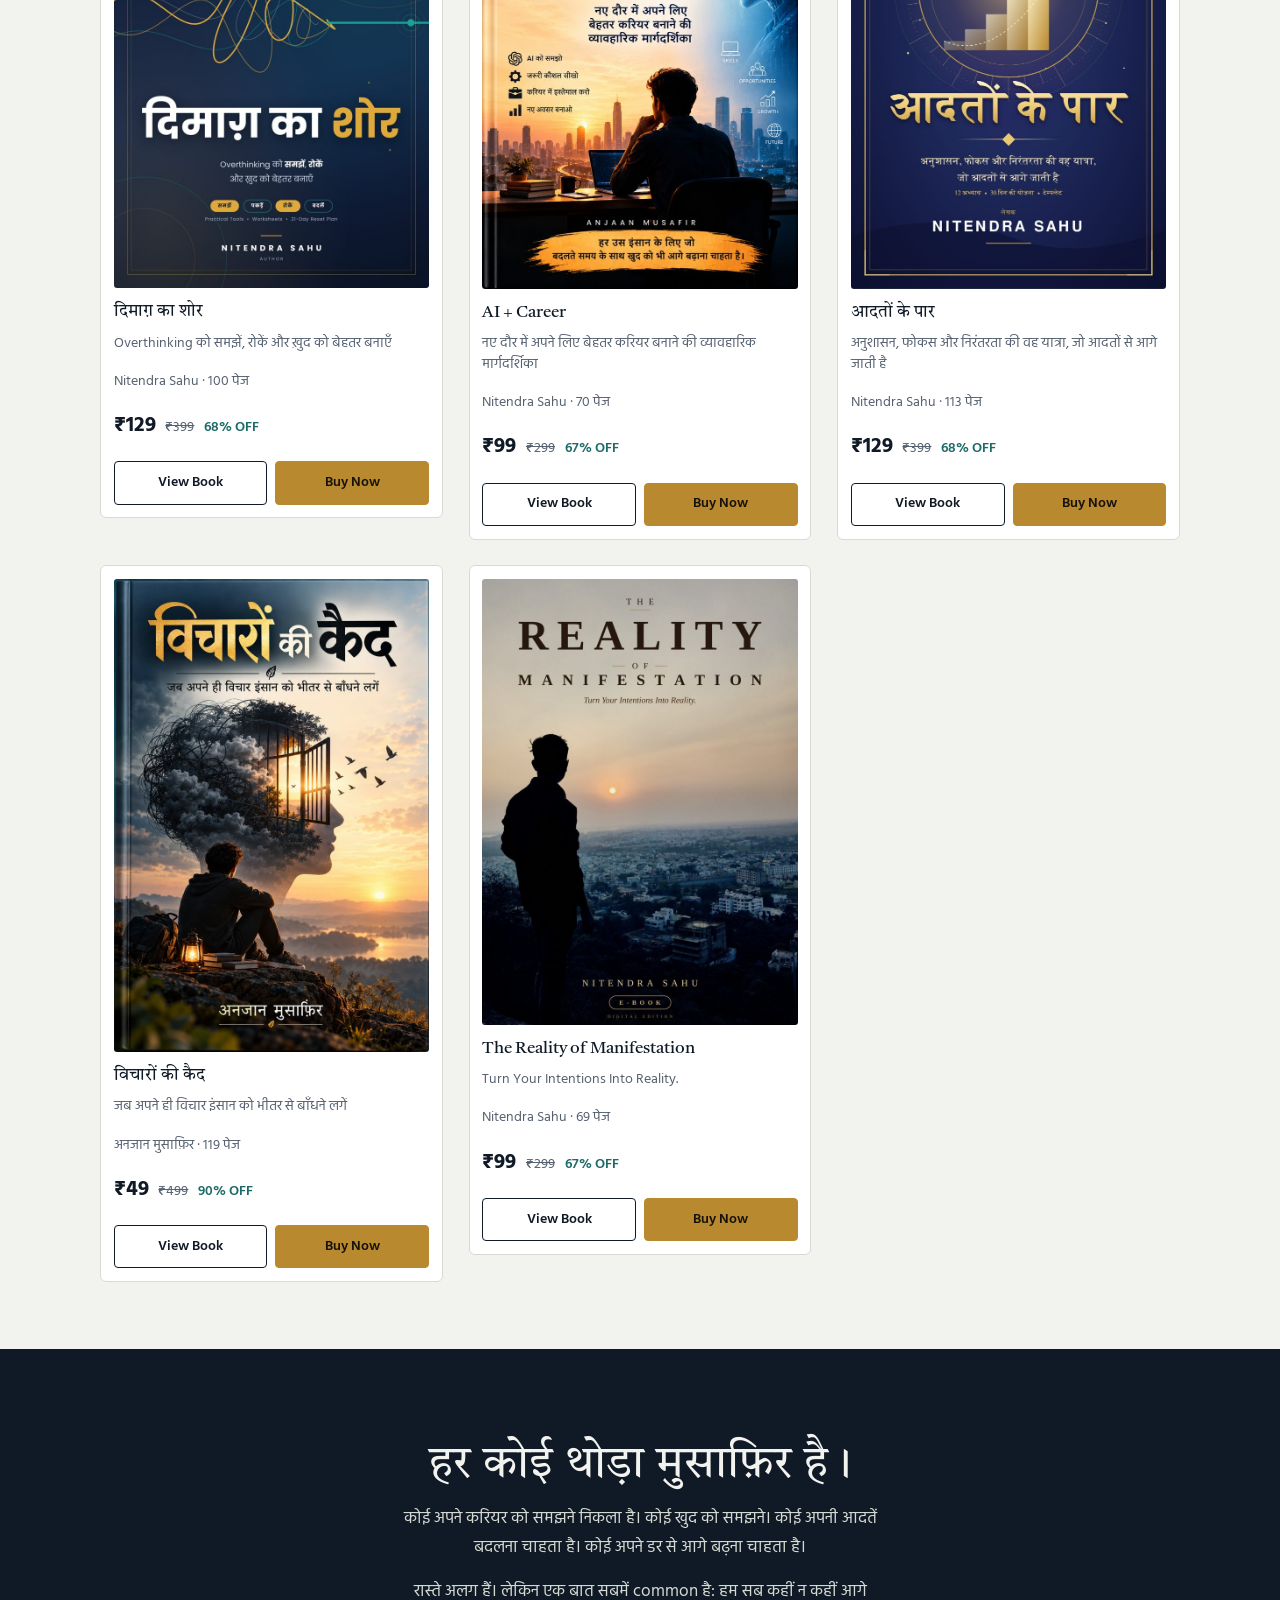
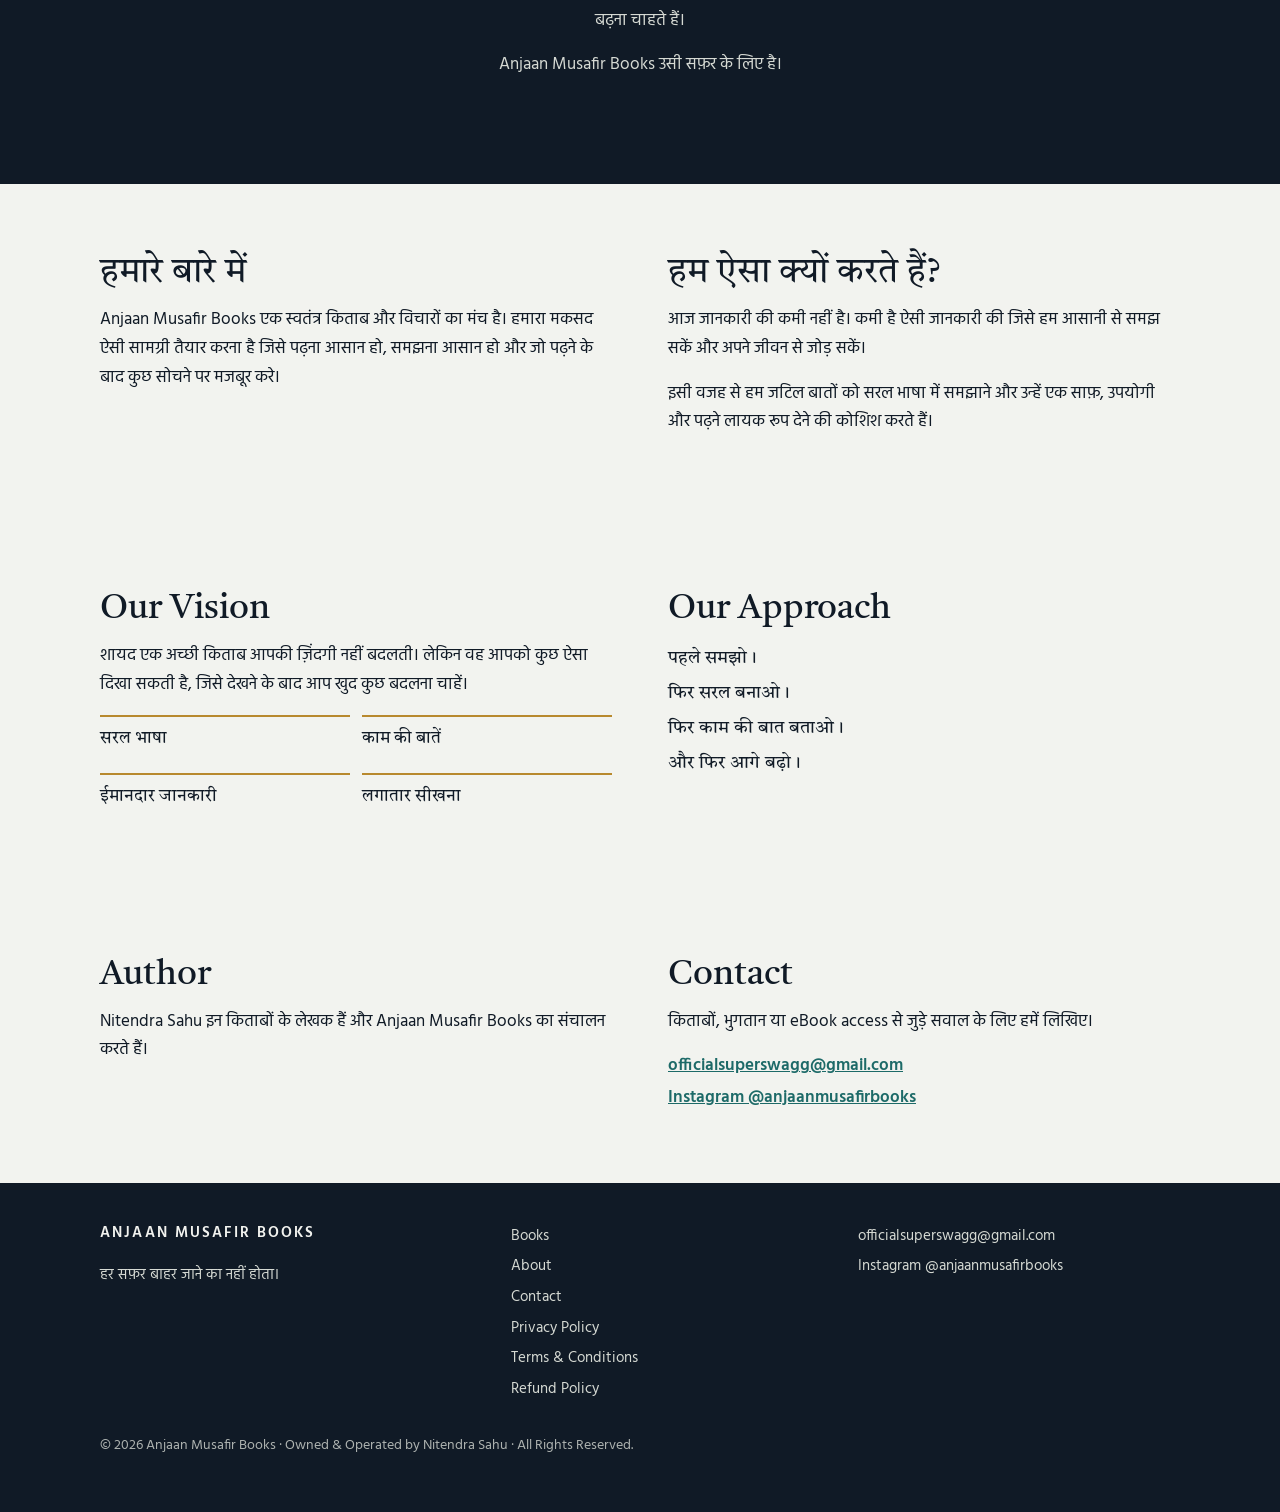
==== commit bc796b79: "Add Cashfree SDK script to index.html" ====
--- a/index.html
+++ b/index.html
@@ -59,6 +59,7 @@
 </section>
 </main>
 <footer id="foot"></footer>
+  <script src="https://sdk.cashfree.com/js/v3/cashfree.js"></script>
 <script src="books.js"></script>
 <script src="app.js"></script>
 </body>
--- a/style.css
+++ b/style.css
@@ -68,3 +68,25 @@
 .fan img:nth-child(1){--r:-6deg;margin-left:0}.fan img:nth-child(2){--r:-2deg}.fan img:nth-child(3){--r:2deg}.fan img:nth-child(4){--r:6deg}
 @media(min-width:760px){.hero .wrap{display:grid;grid-template-columns:1.1fr .9fr;column-gap:3rem;align-items:center}.hero .wrap>*{grid-column:1}.hero .fan{grid-column:2;grid-row:1/5;margin:0}.fan img{width:130px;margin-left:-28px}.route{display:none}}
 .chaps{columns:1;padding-left:1.4rem}.chaps li{break-inside:avoid}@media(min-width:760px){.chaps{columns:2;column-gap:2.4rem;max-width:none}}
+
+/* ===== policy / info pages ===== */
+.phead{background:var(--ink);color:var(--paper);padding:clamp(2.2rem,7vw,3.8rem) 0 clamp(1.8rem,5vw,2.6rem)}
+.phead h1{font-size:clamp(1.9rem,6vw,3rem);margin-bottom:.5rem}
+.phead.c{text-align:center}.phead.c .narrow{margin-inline:auto}
+.crumb{font-size:.9rem;color:#aab2ac;margin:0 0 .9rem}.crumb a{text-decoration:none}.crumb a:hover{color:var(--gold)}
+.upd{color:#c3c9c2;font-size:.95rem;margin:0}
+.trail{height:0;border-top:2px dashed #ffffff40;margin-top:1.6rem;position:relative}
+.trail:after{content:"";position:absolute;right:12%;top:-7px;width:12px;height:12px;border-radius:50%;background:var(--gold)}
+.tick{width:64px;height:64px;border-radius:50%;background:var(--gold);color:#16120a;display:flex;align-items:center;justify-content:center;margin:0 auto 1.2rem}
+.tick svg{width:30px;height:30px}
+.doc{padding:clamp(1.8rem,5vw,3rem) 0 clamp(2.4rem,6vw,4rem);counter-reset:s}
+.doc a{color:var(--teal);font-weight:600}.doc .btn{text-decoration:none}.doc .btn.primary{color:#16120a}
+.sum{background:#e7e9e2;border-left:4px solid var(--teal);border-radius:0 6px 6px 0;padding:1rem 1.2rem;margin:0 0 1.6rem}
+.sum p{margin:0}
+.doc h2{font-size:clamp(1.2rem,3.8vw,1.45rem);margin:2rem 0 .5rem;padding-top:1.1rem;border-top:1px solid var(--line)}
+.doc.num h2:before{counter-increment:s;content:counter(s) ".";color:var(--gold);font-family:var(--sans);font-weight:600;margin-right:.55rem}
+.doc ul,.doc ol{margin:0 0 1rem}
+.cgrid{display:grid;gap:1rem;margin:0 0 1rem}@media(min-width:760px){.cgrid{grid-template-columns:1fr 1fr}}
+.ccard{background:var(--card);border:1px solid var(--line);border-radius:6px;padding:1.3rem}
+.ccard h3{margin-bottom:.3rem}.ccard p{color:var(--mute);font-size:.95rem}.ccard .btn{display:block}
+.steps{padding-left:1.3rem}.steps li{margin-bottom:.7rem}
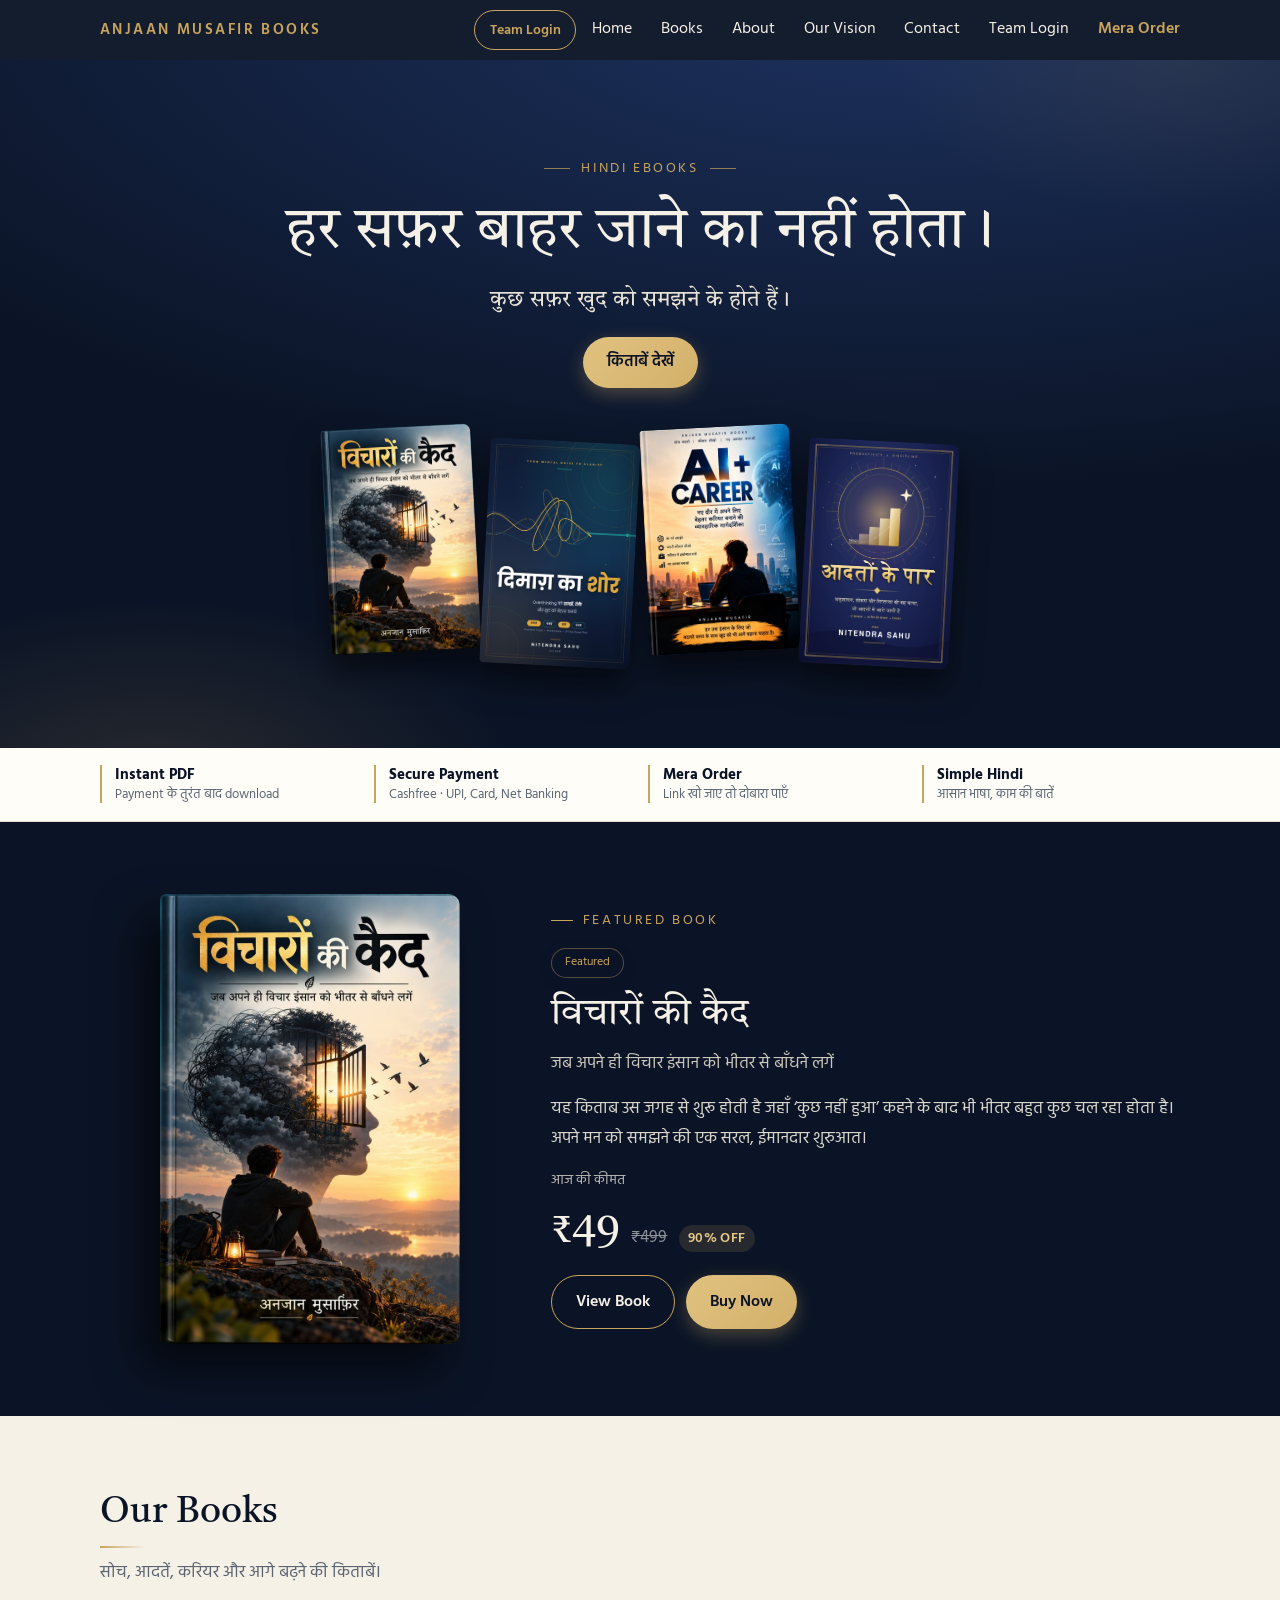
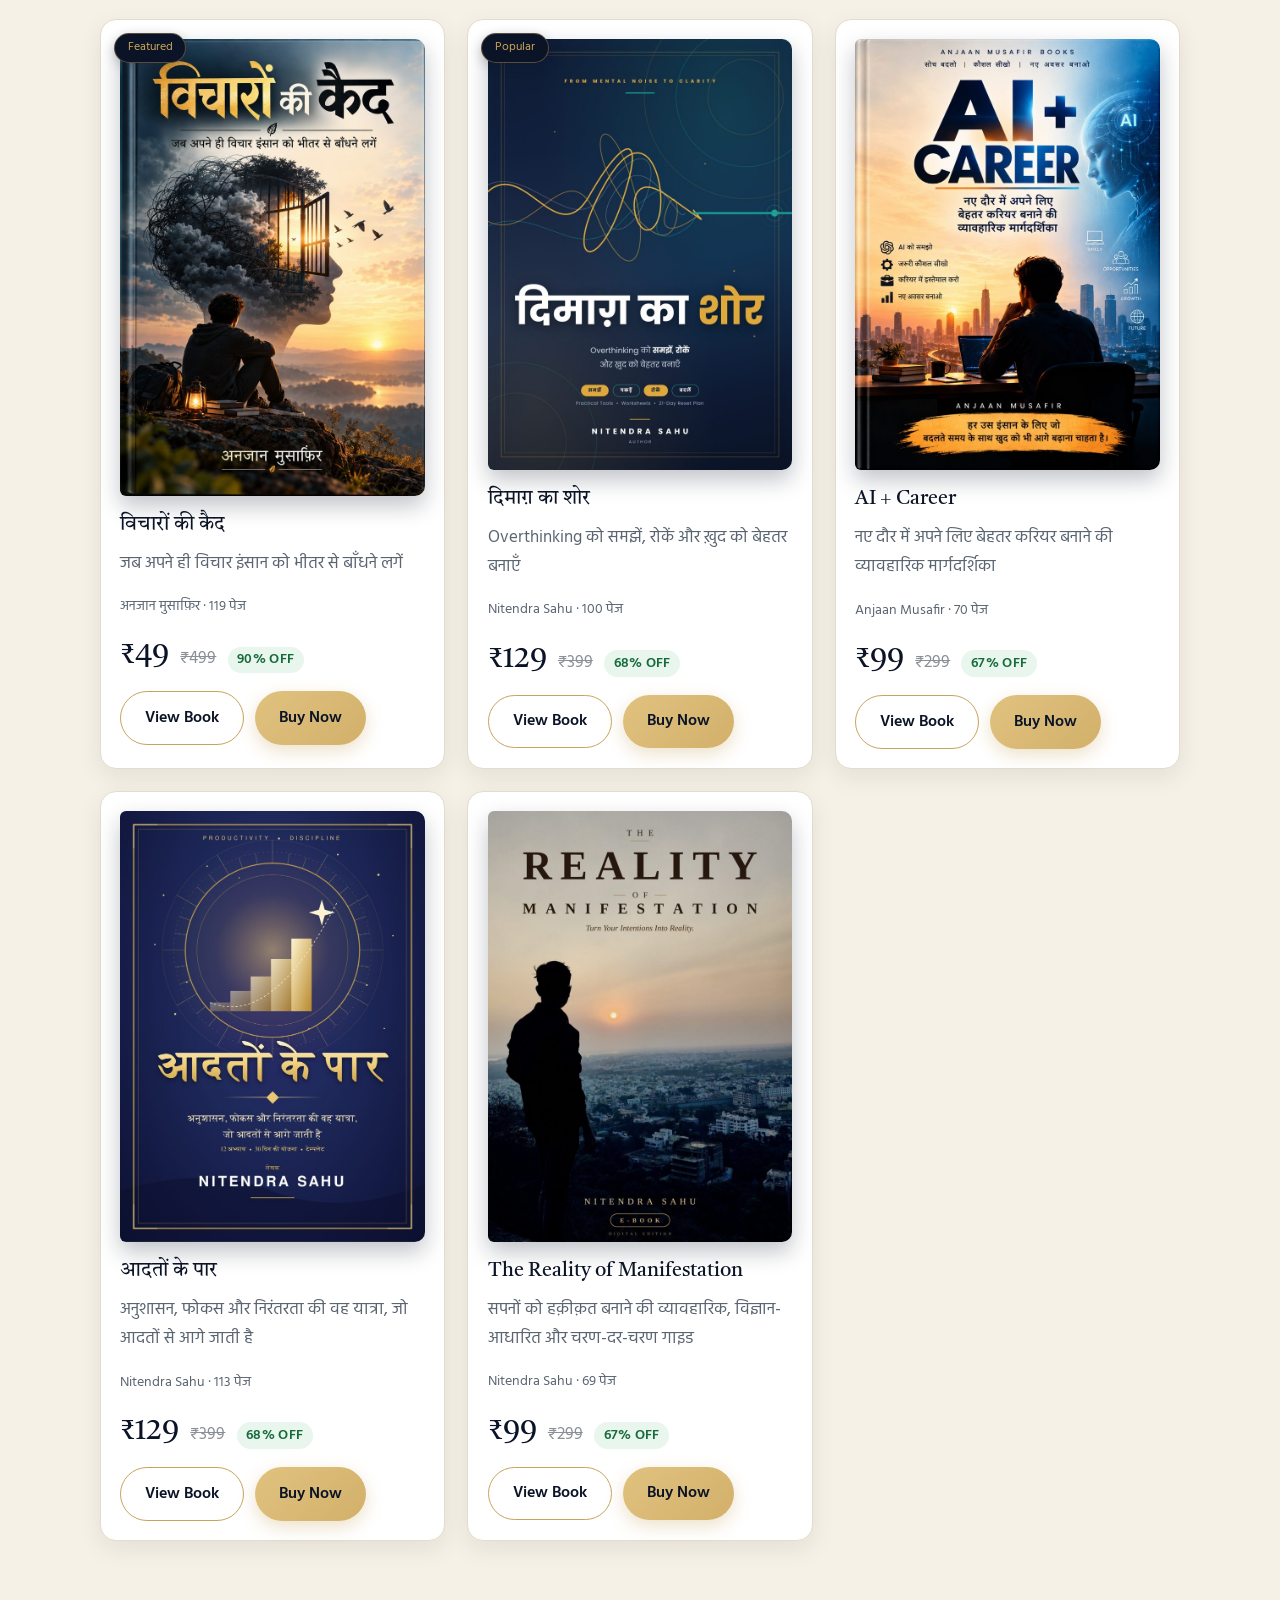
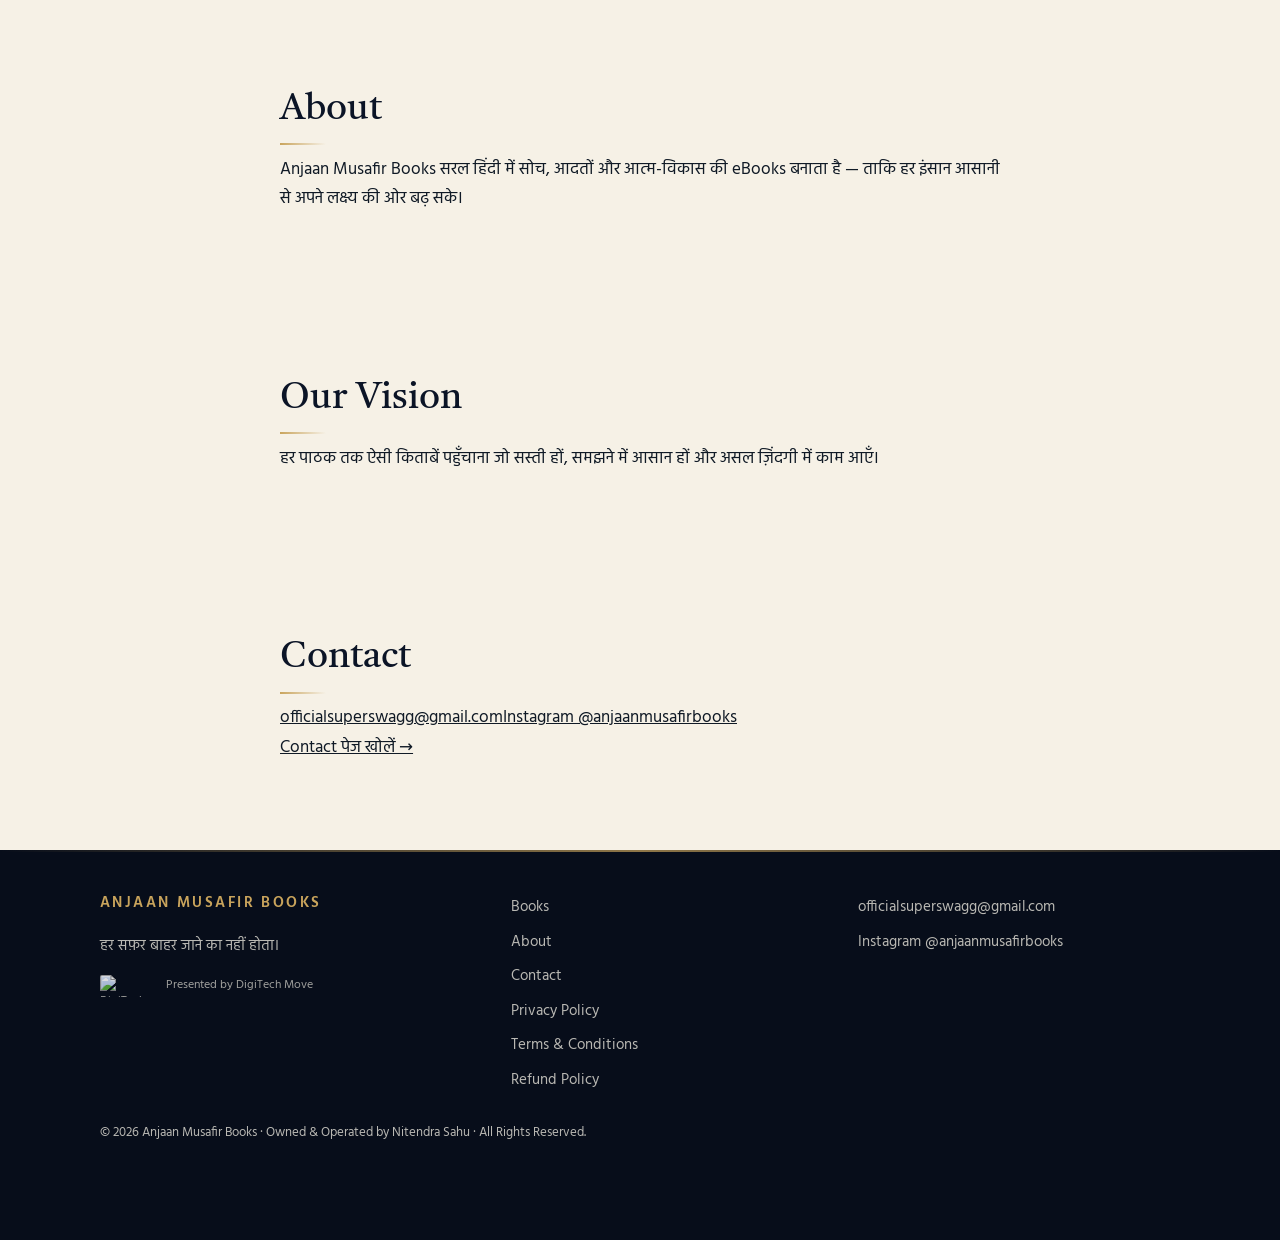
==== commit dc712f68: "Add files via upload" ====
--- a/index.html
+++ b/index.html
@@ -1,66 +1,56 @@
 <!DOCTYPE html>
+<!-- होम पेज: ऊपर hero, फिर खास किताब, फिर सभी किताबें, फिर About/Vision/Contact -->
 <html lang="hi">
 <head>
 <meta charset="utf-8">
 <meta name="viewport" content="width=device-width, initial-scale=1">
-<title>Anjaan Musafir Books — Hindi eBooks: सोच, आदतें, करियर और AI</title>
-<meta name="description" content="Anjaan Musafir Books की Hindi eBooks: Overthinking, आदतें और अनुशासन, AI और करियर, Personal Growth। आसान भाषा, काम की बातें।">
+<title>Anjaan Musafir Books — Hindi eBooks</title>
+<meta name="description" content="Anjaan Musafir Books की Hindi eBooks: Overthinking, आदतें, AI और करियर, Personal Growth। आसान भाषा, काम की बातें।">
+<link rel="preconnect" href="https://fonts.googleapis.com"><link rel="preconnect" href="https://fonts.gstatic.com" crossorigin>
+<link href="https://fonts.googleapis.com/css2?family=Tiro+Devanagari+Hindi&family=Hind:wght@400;600&display=swap" rel="stylesheet">
+<meta name="theme-color" content="#0b1426">
+<meta property="og:type" content="website">
+<meta property="og:site_name" content="Anjaan Musafir Books">
 <meta property="og:title" content="Anjaan Musafir Books — Hindi eBooks">
-<meta property="og:description" content="हर सफ़र बाहर जाने का नहीं होता। कुछ सफ़र खुद को समझने के होते हैं।">
-<meta property="og:type" content="website">
-<meta name="keywords" content="Hindi eBooks, Hindi books, self improvement books, productivity books, career books, AI career, Anjaan Musafir Books">
-<link rel="icon" href="data:image/svg+xml,%3Csvg xmlns='http://www.w3.org/2000/svg' viewBox='0 0 32 32'%3E%3Crect width='32' height='32' rx='6' fill='%23101a26'/%3E%3Ccircle cx='16' cy='16' r='5' fill='%23b8892e'/%3E%3C/svg%3E">
-<link rel="preconnect" href="https://fonts.googleapis.com">
-<link rel="preconnect" href="https://fonts.gstatic.com" crossorigin>
-<link href="https://fonts.googleapis.com/css2?family=Tiro+Devanagari+Hindi:ital@0;1&family=Hind:wght@400;600&display=swap" rel="stylesheet">
+<meta property="og:description" content="Overthinking, आदतें, AI + Career और Personal Growth की Hindi eBooks। Instant PDF download।">
+<meta property="og:image" content="https://anjaanmusafirbooks.github.io/official/vicharon-ki-kaid.jpg">
+<link rel="icon" href="data:image/svg+xml,%3Csvg xmlns='http://www.w3.org/2000/svg' viewBox='0 0 32 32'%3E%3Crect width='32' height='32' rx='6' fill='%230b1426'/%3E%3Ccircle cx='16' cy='16' r='5' fill='%23c9a45c'/%3E%3C/svg%3E">
 <link rel="stylesheet" href="style.css">
 </head>
-<body data-page="home">
+<body data-page="home"> <!-- data-page="home" से app.js जानता है कि यह होम पेज है -->
 <a class="skip" href="#books">मुख्य भाग पर जाएँ</a>
 <header><div class="wrap bar">
   <a class="logo" href="index.html">ANJAAN MUSAFIR BOOKS</a>
+  <a class="team-login-top" href="team-login.html">Team Login</a>
   <button id="menu" aria-expanded="false" aria-controls="nav">Menu</button>
-  <nav id="nav" aria-label="Main"><a href="index.html">Home</a><a href="#books">Books</a><a href="#about">About</a><a href="#vision">Our Vision</a><a href="#contact">Contact</a></nav>
+  <nav id="nav" aria-label="Main"><a href="index.html">Home</a><a href="#books">Books</a><a href="#about">About</a><a href="#vision">Our Vision</a><a href="#contact">Contact</a><a href="team-login.html">Team Login</a></nav>
 </div></header>
 <main>
-<section class="hero"><div class="wrap">
-  <h1>हर सफ़र बाहर जाने का नहीं होता।<br>कुछ सफ़र खुद को समझने के होते हैं।</h1>
-  <p>Anjaan Musafir Books ऐसी किताबें और विचार सामने लाने की कोशिश है, जो हमें अपने जीवन, सोच, काम और आसपास की दुनिया को थोड़ा बेहतर समझने में मदद करें।</p>
-  <div class="actions"><a class="btn primary" href="#books">Explore Books</a><a class="btn" href="#about">About Us</a></div>
-  <div id="herocovers" class="fan" aria-hidden="true"></div>
-  <div class="route" aria-hidden="true"></div>
-</div></section>
-
-<section id="featured" aria-label="Featured Book"></section>
-
-<section id="books" class="wrap sec"><h2>Our Books</h2><p class="sub">सोच, आदतें, करियर और आगे बढ़ने की किताबें।</p><div id="grid" class="grid"></div></section>
-
-<section class="travel"><div class="wrap">
-  <h2>हर कोई थोड़ा मुसाफ़िर है।</h2>
-  <p>कोई अपने करियर को समझने निकला है। कोई खुद को समझने। कोई अपनी आदतें बदलना चाहता है। कोई अपने डर से आगे बढ़ना चाहता है।</p>
-  <p>रास्ते अलग हैं। लेकिन एक बात सबमें common है: हम सब कहीं न कहीं आगे बढ़ना चाहते हैं।</p>
-  <p>Anjaan Musafir Books उसी सफ़र के लिए है।</p>
-</div></section>
-
-<section id="about" class="wrap sec about">
-  <div><h2>हमारे बारे में</h2><p>Anjaan Musafir Books एक स्वतंत्र किताब और विचारों का मंच है। हमारा मकसद ऐसी सामग्री तैयार करना है जिसे पढ़ना आसान हो, समझना आसान हो और जो पढ़ने के बाद कुछ सोचने पर मजबूर करे।</p></div>
-  <div><h2>हम ऐसा क्यों करते हैं?</h2><p>आज जानकारी की कमी नहीं है। कमी है ऐसी जानकारी की जिसे हम आसानी से समझ सकें और अपने जीवन से जोड़ सकें।</p><p>इसी वजह से हम जटिल बातों को सरल भाषा में समझाने और उन्हें एक साफ़, उपयोगी और पढ़ने लायक रूप देने की कोशिश करते हैं।</p></div>
-</section>
-
-<section id="vision" class="wrap sec about">
-  <div><h2>Our Vision</h2><p>शायद एक अच्छी किताब आपकी ज़िंदगी नहीं बदलती। लेकिन वह आपको कुछ ऐसा दिखा सकती है, जिसे देखने के बाद आप खुद कुछ बदलना चाहें।</p>
-  <ul class="vals"><li>सरल भाषा</li><li>काम की बातें</li><li>ईमानदार जानकारी</li><li>लगातार सीखना</li></ul></div>
-  <div><h2>Our Approach</h2><p class="approach">पहले समझो।<br>फिर सरल बनाओ।<br>फिर काम की बात बताओ।<br>और फिर आगे बढ़ो।</p></div>
-</section>
-
-<section id="contact" class="wrap sec about">
-  <div><h2>Author</h2><p>Nitendra Sahu इन किताबों के लेखक हैं और Anjaan Musafir Books का संचालन करते हैं।</p></div>
-  <div><h2>Contact</h2><p>किताबों, भुगतान या eBook access से जुड़े सवाल के लिए हमें लिखिए।</p><div id="contactlinks"></div></div>
-</section>
+  <section class="hero"><div class="wrap center">
+    <p class="eyebrow">Hindi eBooks</p>
+    <h1>हर सफ़र बाहर जाने का नहीं होता।</h1>
+    <p class="lead">कुछ सफ़र खुद को समझने के होते हैं।</p>
+    <div class="actions" style="justify-content:center"><a class="btn primary" href="#books">किताबें देखें</a></div>
+    <div id="herocovers"></div> <!-- app.js यहाँ 4 कवर भरता है -->
+  </div></section>
+  <section class="trust" aria-label="Why buy here"><div class="wrap trustgrid">
+    <div><b>Instant PDF</b><span>Payment के तुरंत बाद download</span></div>
+    <div><b>Secure Payment</b><span>Cashfree · UPI, Card, Net Banking</span></div>
+    <div><b>Mera Order</b><span>Link खो जाए तो दोबारा पाएँ</span></div>
+    <div><b>Simple Hindi</b><span>आसान भाषा, काम की बातें</span></div>
+  </div></section>
+  <section id="featured"></section> <!-- app.js यहाँ खास किताब भरता है -->
+  <section id="books" class="wrap sec"><h2>Our Books</h2><p class="sub">सोच, आदतें, करियर और आगे बढ़ने की किताबें।</p>
+    <div id="grid" class="grid"></div> <!-- app.js यहाँ सारी किताबें भरता है (books.js से) -->
+  </section>
+  <section id="about" class="wrap sec narrow"><h2 data-dynamic-title="about">About</h2><p data-dynamic-content="about">Anjaan Musafir Books सरल हिंदी में सोच, आदतों और आत्म-विकास की eBooks बनाता है — ताकि हर इंसान आसानी से अपने लक्ष्य की ओर बढ़ सके।</p></section>
+  <section id="vision" class="wrap sec narrow"><h2 data-dynamic-title="vision">Our Vision</h2><p data-dynamic-content="vision">हर पाठक तक ऐसी किताबें पहुँचाना जो सस्ती हों, समझने में आसान हों और असल ज़िंदगी में काम आएँ।</p></section>
+  <section id="contact" class="wrap sec narrow"><h2>Contact</h2><div id="contactlinks"></div><p><a href="contact.html">Contact पेज खोलें →</a></p></section>
 </main>
-<footer id="foot"></footer>
-  <script src="https://sdk.cashfree.com/js/v3/cashfree.js"></script>
-<script src="books.js"></script>
-<script src="app.js"></script>
+<footer id="foot"></footer> <!-- footer app.js भरता है -->
+<script src="https://sdk.cashfree.com/js/v3/cashfree.js"></script> <!-- Cashfree का पेमेंट SDK -->
+<script src="books.js"></script> <!-- पहले किताबों का डेटा -->
+<script src="new-version-config.js"></script>
+<script src="app.js"></script>   <!-- फिर वह कोड जो डेटा से पेज बनाता है -->
 </body>
 </html>
--- a/style.css
+++ b/style.css
@@ -1,92 +1,1516 @@
-:root{--ink:#101a26;--paper:#f2f3ef;--card:#fff;--gold:#b8892e;--teal:#1d6a68;--mute:#566170;--line:#d8dbd3;--serif:"Tiro Devanagari Hindi",Georgia,serif;--sans:"Hind",system-ui,-apple-system,"Segoe UI",sans-serif}
-*{box-sizing:border-box}html{scroll-behavior:smooth;scroll-padding-top:70px}
-body{margin:0;font:400 1.05rem/1.7 var(--sans);color:var(--ink);background:var(--paper);overflow-x:hidden}
-img{max-width:100%;height:auto;display:block}a{color:inherit}
-h1,h2,h3{font-family:var(--serif);font-weight:400;line-height:1.3;margin:0 0 .6rem}
-h2{font-size:clamp(1.5rem,4.5vw,2.2rem)}h3{font-size:1.15rem}p{margin:0 0 1rem}
-.wrap{width:min(1080px,100% - 2.4rem);margin-inline:auto}.narrow{max-width:720px}
-:focus-visible{outline:3px solid var(--gold);outline-offset:2px}
-.skip{position:absolute;left:-999px}.skip:focus{left:8px;top:8px;background:#fff;padding:.4rem .8rem;z-index:20}
-header{position:sticky;top:0;z-index:10;background:var(--ink);color:var(--paper)}
-.bar{display:flex;align-items:center;justify-content:space-between;min-height:58px}
-.logo{font:600 .95rem var(--sans);letter-spacing:.14em;text-decoration:none}
-#menu{background:none;border:1px solid #ffffff55;color:inherit;border-radius:6px;padding:.35rem .7rem;font:inherit;font-size:.95rem}
-#nav{display:none;position:absolute;left:0;right:0;top:100%;background:var(--ink);padding:.4rem 1.2rem 1rem}
-#nav.open{display:block}#nav a{display:block;padding:.65rem 0;text-decoration:none;border-bottom:1px solid #ffffff22}
-@media(min-width:760px){#menu{display:none}#nav,#nav.open{display:flex;position:static;padding:0;gap:1.6rem}#nav a{border:0;padding:0;font-size:.98rem}#nav a:hover{color:var(--gold)}}
-.hero{background:var(--ink);color:var(--paper);padding:clamp(3rem,10vw,6.5rem) 0 clamp(3rem,8vw,5rem)}
-.hero h1{font-size:clamp(2rem,7.2vw,4rem);max-width:15ch;margin-bottom:1.4rem}
-.hero p{max-width:34rem;color:#d5d9d3}
-.route{height:0;border-top:2px dashed #ffffff40;margin:2.2rem 0 0;position:relative}
-.route:after{content:"";position:absolute;right:12%;top:-7px;width:12px;height:12px;border-radius:50%;background:var(--gold)}
-.actions{display:flex;flex-wrap:wrap;gap:.7rem;margin-top:1.2rem}.actions.c{justify-content:center}
-.btn{display:inline-block;padding:.7rem 1.3rem;border:1.5px solid currentColor;border-radius:4px;text-decoration:none;font-weight:600;font-size:.98rem;cursor:pointer;text-align:center}
-.btn.primary{background:var(--gold);border-color:var(--gold);color:#16120a}.btn.primary:hover{background:#c99a3c}
-.btn.light{color:var(--paper)}.hero .btn{color:var(--paper)}.hero .btn.primary{color:#16120a}
-.off-btn{opacity:.6;cursor:default;border-style:dashed}
-.sec{padding:clamp(2.4rem,7vw,4.2rem) 0}.kicker{color:var(--teal);font-weight:600;margin-bottom:.3rem}
-#featured{background:#e7e9e2;padding:clamp(2.4rem,7vw,4rem) 0}
-.feat{display:grid;gap:1.8rem;align-items:center}.feat-img img{width:min(280px,70%);margin-inline:auto;box-shadow:0 18px 40px -14px #101a2666;border-radius:3px}
-@media(min-width:760px){.feat{grid-template-columns:.8fr 1.2fr;gap:3.5rem}}
-.grid{display:grid;grid-template-columns:repeat(2,1fr);gap:1.1rem;align-items:start}
-@media(min-width:760px){.grid{grid-template-columns:repeat(3,1fr);gap:1.6rem}}
-.card{position:relative;background:var(--card);border:1px solid var(--line);border-radius:6px;padding:.8rem}
-.card img{border-radius:3px;margin-bottom:.8rem}.card h3{font-size:1.05rem}
-.sub{color:var(--mute);font-size:.95rem}.card .sub{font-size:.88rem;line-height:1.5}.meta{font-size:.85rem;color:var(--mute)}
-.card .actions{gap:.5rem}.card .btn{padding:.55rem .5rem;font-size:.88rem;flex:1 1 40%}
-.badge{position:absolute;top:.5rem;left:.5rem;z-index:2;background:var(--teal);color:#fff;font-size:.75rem;font-weight:600;padding:.15rem .6rem;border-radius:3px}
-.feat .badge,.bhero .badge{position:static;display:inline-block;margin-bottom:.5rem}
-.price{display:flex;flex-wrap:wrap;align-items:baseline;gap:.2rem .6rem;margin:.4rem 0}
-.price .now{font:700 1.3rem var(--sans)}.price s{color:var(--mute);font-size:.9rem}.price .off{color:var(--teal);font-weight:600;font-size:.88rem}
-.price.big .now{font-size:2rem}.plabel{flex-basis:100%;margin:0;font-size:.78rem;letter-spacing:.12em;color:var(--gold);font-weight:600}
-.about{display:grid;gap:2rem}@media(min-width:760px){.about{grid-template-columns:1fr 1fr;gap:3.5rem}}
-.vals{display:grid;grid-template-columns:repeat(2,1fr);gap:.8rem;padding:0;list-style:none;margin:1rem 0 0}
-.vals li{border-top:2px solid var(--gold);padding-top:.5rem;font-family:var(--serif)}
-.travel{background:var(--ink);color:var(--paper);text-align:center;padding:clamp(3rem,9vw,5.5rem) 0}
-.travel h2{font-size:clamp(1.7rem,5.5vw,2.8rem)}.travel p{max-width:30rem;margin-inline:auto;color:#d5d9d3}
-.approach{font-family:var(--serif);font-size:1.15rem;line-height:1.9}
-#contactlinks a{display:block;margin:.2rem 0;color:var(--teal);font-weight:600}
-footer{background:var(--ink);color:#d5d9d3;padding:2.4rem 0 5rem;font-size:.95rem}
-.fgrid{display:grid;gap:1.6rem}@media(min-width:760px){.fgrid{grid-template-columns:1.2fr 1fr 1fr}footer{padding-bottom:2.4rem}}
-footer a{display:block;text-decoration:none;padding:.15rem 0}footer a:hover{color:var(--gold)}
-.brand{color:var(--paper);letter-spacing:.14em;font-weight:600}.copy{margin-top:1.8rem;font-size:.85rem;opacity:.8}
-.bhero{background:#e7e9e2;padding:clamp(2rem,6vw,4rem) 0}.bgrid{display:grid;gap:1.8rem;align-items:center}
-.bgrid>img{width:min(260px,68%);margin-inline:auto;box-shadow:0 18px 40px -14px #101a2666;border-radius:3px}
-@media(min-width:760px){.bgrid{grid-template-columns:.7fr 1.3fr;gap:3.5rem}}
-.bhero h1{font-size:clamp(1.8rem,6vw,3rem)}
-ul{padding-left:1.2rem}li{margin-bottom:.4rem}dl{display:grid;grid-template-columns:auto 1fr;gap:.4rem 1.4rem;margin:0}dt{color:var(--mute)}dd{margin:0}
-.note{font-size:.9rem;color:var(--mute);margin-top:1rem}
-details{border-bottom:1px solid var(--line);padding:.7rem 0}summary{cursor:pointer;font-weight:600}details p{margin:.5rem 0 0;color:var(--mute)}
-.final{background:var(--ink);color:var(--paper);text-align:center;padding:3rem 0 4rem}.pv{display:grid;gap:1rem}
-.sticky{display:flex;position:fixed;left:0;right:0;bottom:0;z-index:9;background:#fff;border-top:1px solid var(--line);padding:.6rem 1rem;align-items:center;justify-content:space-between;gap:1rem}
-.sticky .price{margin:0}.sticky .btn{padding:.55rem 1.4rem}
-@media(min-width:760px){.sticky{display:none}}
-@media(prefers-reduced-motion:reduce){html{scroll-behavior:auto}}
-
-.fan{display:flex;justify-content:center;margin-top:2.4rem}
-.fan img{width:min(24vw,150px);border-radius:3px;box-shadow:0 14px 30px -10px #000a;margin-left:-4vw;transform:rotate(var(--r,0deg))}
-.fan img:nth-child(1){--r:-6deg;margin-left:0}.fan img:nth-child(2){--r:-2deg}.fan img:nth-child(3){--r:2deg}.fan img:nth-child(4){--r:6deg}
-@media(min-width:760px){.hero .wrap{display:grid;grid-template-columns:1.1fr .9fr;column-gap:3rem;align-items:center}.hero .wrap>*{grid-column:1}.hero .fan{grid-column:2;grid-row:1/5;margin:0}.fan img{width:130px;margin-left:-28px}.route{display:none}}
-.chaps{columns:1;padding-left:1.4rem}.chaps li{break-inside:avoid}@media(min-width:760px){.chaps{columns:2;column-gap:2.4rem;max-width:none}}
-
-/* ===== policy / info pages ===== */
-.phead{background:var(--ink);color:var(--paper);padding:clamp(2.2rem,7vw,3.8rem) 0 clamp(1.8rem,5vw,2.6rem)}
-.phead h1{font-size:clamp(1.9rem,6vw,3rem);margin-bottom:.5rem}
-.phead.c{text-align:center}.phead.c .narrow{margin-inline:auto}
-.crumb{font-size:.9rem;color:#aab2ac;margin:0 0 .9rem}.crumb a{text-decoration:none}.crumb a:hover{color:var(--gold)}
-.upd{color:#c3c9c2;font-size:.95rem;margin:0}
-.trail{height:0;border-top:2px dashed #ffffff40;margin-top:1.6rem;position:relative}
-.trail:after{content:"";position:absolute;right:12%;top:-7px;width:12px;height:12px;border-radius:50%;background:var(--gold)}
-.tick{width:64px;height:64px;border-radius:50%;background:var(--gold);color:#16120a;display:flex;align-items:center;justify-content:center;margin:0 auto 1.2rem}
-.tick svg{width:30px;height:30px}
-.doc{padding:clamp(1.8rem,5vw,3rem) 0 clamp(2.4rem,6vw,4rem);counter-reset:s}
-.doc a{color:var(--teal);font-weight:600}.doc .btn{text-decoration:none}.doc .btn.primary{color:#16120a}
-.sum{background:#e7e9e2;border-left:4px solid var(--teal);border-radius:0 6px 6px 0;padding:1rem 1.2rem;margin:0 0 1.6rem}
-.sum p{margin:0}
-.doc h2{font-size:clamp(1.2rem,3.8vw,1.45rem);margin:2rem 0 .5rem;padding-top:1.1rem;border-top:1px solid var(--line)}
-.doc.num h2:before{counter-increment:s;content:counter(s) ".";color:var(--gold);font-family:var(--sans);font-weight:600;margin-right:.55rem}
-.doc ul,.doc ol{margin:0 0 1rem}
-.cgrid{display:grid;gap:1rem;margin:0 0 1rem}@media(min-width:760px){.cgrid{grid-template-columns:1fr 1fr}}
-.ccard{background:var(--card);border:1px solid var(--line);border-radius:6px;padding:1.3rem}
-.ccard h3{margin-bottom:.3rem}.ccard p{color:var(--mute);font-size:.95rem}.ccard .btn{display:block}
-.steps{padding-left:1.3rem}.steps li{margin-bottom:.7rem}
+/* ===== Anjaan Musafir Books — premium style.css =====
+   रंग-थीम: गहरा नीला (navy) + सुनहरा (gold) + हल्का ivory */
+
+:root{
+  --navy:#0b1426;
+  --navy2:#14213d;
+  --gold:#c9a45c;
+  --ivory:#f6f1e6;
+  --ink:#101a26;
+  --mute:#5b6572;
+  --line:#e3dccb;
+  --serif:"Tiro Devanagari Hindi",Georgia,serif;
+  --sans:"Hind",system-ui,-apple-system,"Segoe UI",sans-serif
+}
+
+/* 2) बेसिक सेटिंग */
+*{
+  box-sizing:border-box
+}
+
+html{
+  scroll-behavior:smooth;
+  scroll-padding-top:70px
+}
+
+body{
+  margin:0;
+  font:400 1.05rem/1.75 var(--sans);
+  color:var(--ink);
+  background:var(--ivory);
+  overflow-x:hidden
+}
+
+img{
+  max-width:100%;
+  height:auto;
+  display:block
+}
+
+a{
+  color:inherit
+}
+
+h1,h2,h3{
+  font-family:var(--serif);
+  font-weight:400;
+  line-height:1.35;
+  margin:0 0 .6rem;
+  color:var(--navy)
+}
+
+h2{
+  font-size:clamp(1.6rem,4.6vw,2.3rem)
+}
+
+p{
+  margin:0 0 1rem
+}
+
+.wrap{
+  width:min(1080px,100% - 2.4rem);
+  margin-inline:auto
+}
+
+.narrow{
+  max-width:720px
+}
+
+.sec{
+  padding:clamp(2.6rem,7vw,4.5rem) 0
+}
+
+.center{
+  text-align:center
+}
+
+:focus-visible{
+  outline:3px solid var(--gold);
+  outline-offset:3px
+}
+
+.skip{
+  position:absolute;
+  left:-999px
+}
+
+.skip:focus{
+  left:8px;
+  top:8px;
+  background:#fff;
+  padding:.4rem .8rem;
+  z-index:50
+}
+
+/* 3) HEADER */
+
+header{
+  position:sticky;
+  top:0;
+  z-index:30;
+  background:rgba(11,20,38,.96);
+  backdrop-filter:blur(8px);
+  color:var(--ivory);
+  padding-top:env(safe-area-inset-top,0)
+}
+
+.bar{
+  display:flex;
+  align-items:center;
+  justify-content:space-between;
+  min-height:60px
+}
+
+.logo{
+  font:600 .95rem var(--sans);
+  letter-spacing:.16em;
+  text-decoration:none;
+  color:var(--gold)
+}
+
+
+.team-login-top{display:inline-flex;align-items:center;justify-content:center;min-height:40px;padding:.45rem .9rem;border:1px solid var(--gold);border-radius:999px;color:var(--gold);font:600 .9rem var(--sans);text-decoration:none;white-space:nowrap}
+.team-login-top:hover{background:var(--gold);color:var(--navy)}
+
+#menu{
+  background:none;
+  border:1px solid #ffffff55;
+  color:inherit;
+  border-radius:8px;
+  padding:.4rem .8rem;
+  font:inherit;
+  font-size:.95rem
+}
+
+#nav{
+  display:none;
+  position:absolute;
+  left:0;
+  right:0;
+  top:100%;
+  background:var(--navy);
+  padding:.4rem 1.2rem 1rem
+}
+
+#nav.open{
+  display:block
+}
+
+#nav a{
+  display:block;
+  padding:.7rem 0;
+  text-decoration:none;
+  border-bottom:1px solid #ffffff1f
+}
+
+@media(min-width:760px){
+
+  #menu{
+    display:none
+  }
+  .team-login-top{margin-left:auto;margin-right:1rem}
+
+  #nav,
+  #nav.open{
+    display:flex;
+    position:static;
+    padding:0;
+    gap:1.8rem;
+    background:none
+  }
+
+  #nav a{
+    border:0;
+    padding:0;
+    font-size:.98rem
+  }
+
+  #nav a:hover{
+    color:var(--gold)
+  }
+  #nav a:last-child{color:var(--gold);font-weight:600}
+}
+
+/* 4) BUTTONS */
+
+.btn{
+  display:inline-block;
+  border:1px solid var(--gold);
+  color:var(--navy);
+  background:transparent;
+  font:600 1rem var(--sans);
+  text-decoration:none;
+  padding:.8rem 1.5rem;
+  border-radius:999px;
+  cursor:pointer;
+  transition:
+    transform .2s ease,
+    box-shadow .2s ease,
+    background .2s ease,
+    border-color .2s ease
+}
+
+.btn:hover{
+  background:#c9a45c22
+}
+
+.btn:active{
+  transform:translateY(1px)
+}
+
+.btn.primary{
+  background:
+    linear-gradient(
+      135deg,
+      #e0c27f,
+      var(--gold)
+    );
+  color:var(--navy);
+  border:0;
+  box-shadow:0 6px 18px #c9a45c55
+}
+
+.btn.primary:hover{
+  transform:translateY(-2px);
+  box-shadow:0 10px 24px #c9a45c77
+}
+
+.off-btn{
+  opacity:.55;
+  cursor:not-allowed
+}
+
+.actions{
+  display:flex;
+  gap:.7rem;
+  flex-wrap:wrap;
+  margin-top:1rem
+}
+
+/* 5) HERO */
+
+.hero{
+  background:
+    radial-gradient(
+      1200px 500px at 70% -10%,
+      #1d3260,
+      var(--navy)
+    );
+  color:#d9d6cc;
+  padding:clamp(3rem,9vw,6rem) 0
+}
+
+.hero h1{
+  color:var(--ivory);
+  font-size:clamp(2rem,6.5vw,3.6rem)
+}
+
+.hero .lead{
+  font-family:var(--serif);
+  font-size:clamp(1.1rem,3vw,1.4rem);
+  color:#e9e4d6
+}
+
+.eyebrow,
+.kicker{
+  color:var(--gold);
+  font-size:.9rem;
+  letter-spacing:.18em;
+  text-transform:uppercase;
+  margin-bottom:.8rem
+}
+
+#herocovers{
+  display:flex;
+  justify-content:center;
+  gap:.6rem;
+  margin-top:2.4rem
+}
+
+#herocovers img{
+  width:23%;
+  max-width:150px;
+  border-radius:4px 8px 8px 4px;
+  box-shadow:0 18px 30px #0008;
+  transform:rotate(-3deg);
+  transition:
+    transform .28s ease,
+    box-shadow .28s ease
+}
+
+#herocovers img:nth-child(even){
+  transform:
+    translateY(14px)
+    rotate(3deg)
+}
+
+/* 6) BOOK GRID */
+
+.sub{
+  color:var(--mute)
+}
+
+.meta{
+  font-size:.9rem;
+  color:var(--mute)
+}
+
+.grid{
+  display:grid;
+  gap:1.4rem;
+  grid-template-columns:1fr;
+  margin-top:2rem
+}
+
+@media(min-width:620px){
+
+  .grid{
+    grid-template-columns:1fr 1fr
+  }
+}
+
+@media(min-width:960px){
+
+  .grid{
+    grid-template-columns:repeat(3,1fr)
+  }
+}
+
+.card{
+  position:relative;
+  background:#fff;
+  border:1px solid var(--line);
+  border-radius:16px;
+  padding:1.2rem;
+  box-shadow:0 8px 24px #0b142614;
+  transition:
+    transform .22s ease,
+    box-shadow .22s ease,
+    border-color .22s ease
+}
+
+.card:hover{
+  transform:translateY(-5px);
+  box-shadow:0 16px 34px #0b142624;
+  border-color:#c9a45ca6
+}
+
+.card img{
+  border-radius:6px 10px 10px 6px;
+  margin-bottom:1rem;
+  box-shadow:0 10px 22px #0b142640;
+  transition:
+    transform .28s ease,
+    box-shadow .28s ease
+}
+
+.card:hover img{
+  transform:translateY(-2px)
+}
+
+.card h3{
+  font-size:1.25rem
+}
+
+.badge{
+  position:absolute;
+  top:.8rem;
+  left:.8rem;
+  z-index:2;
+  background:var(--navy);
+  color:var(--gold);
+  font-size:.78rem;
+  padding:.2rem .8rem;
+  border-radius:999px
+}
+
+/* 7) PRICE */
+
+.price{
+  display:flex;
+  align-items:baseline;
+  gap:.7rem;
+  flex-wrap:wrap
+}
+
+.price .now{
+  font:400 1.9rem var(--serif);
+  color:var(--navy)
+}
+
+.price s{
+  color:#8a8f98
+}
+
+.price .off{
+  color:#1d7a4b;
+  font-weight:600;
+  font-size:.9rem;
+  letter-spacing:.02em
+}
+
+.price.big .now{
+  font-size:2.6rem
+}
+
+.plabel{
+  width:100%;
+  margin:0;
+  color:var(--mute);
+  font-size:.85rem
+}
+
+/* 8) FEATURED */
+
+#featured{
+  background:var(--navy);
+  color:#d9d6cc;
+  padding:clamp(2.6rem,7vw,4.5rem) 0
+}
+
+#featured h2,
+#featured .price .now{
+  color:var(--ivory)
+}
+
+#featured .btn:not(.primary){
+  color:var(--ivory)
+}
+
+.feat{
+  display:grid;
+  gap:2rem;
+  align-items:center
+}
+
+@media(min-width:760px){
+
+  .feat{
+    grid-template-columns:.8fr 1.2fr
+  }
+}
+
+.feat-img img{
+  max-width:300px;
+  margin:auto;
+  border-radius:6px 12px 12px 6px;
+  box-shadow:-18px 24px 46px #000a;
+  transition:
+    transform .28s ease,
+    box-shadow .28s ease
+}
+
+/* 9) BOOK DETAIL */
+
+.bhero{
+  background:
+    radial-gradient(
+      900px 400px at 20% -10%,
+      #1d3260,
+      var(--navy)
+    );
+  color:#d9d6cc;
+  padding:clamp(2.4rem,7vw,4.5rem) 0
+}
+
+.bhero h1{
+  color:var(--ivory)
+}
+
+.bhero .price .now{
+  color:var(--ivory)
+}
+
+.bhero .btn:not(.primary){
+  color:var(--ivory)
+}
+
+.bgrid{
+  display:grid;
+  gap:2rem;
+  align-items:center
+}
+
+@media(min-width:760px){
+
+  .bgrid{
+    grid-template-columns:.7fr 1.3fr
+  }
+}
+
+.bgrid>img{
+  max-width:280px;
+  margin:auto;
+  border-radius:6px 12px 12px 6px;
+  box-shadow:-16px 22px 44px #000a;
+  transition:
+    transform .28s ease,
+    box-shadow .28s ease
+}
+
+.sec ul{
+  padding-left:0;
+  list-style:none
+}
+
+.sec li{
+  padding:.55rem 0 .55rem 1.6rem;
+  position:relative;
+  border-bottom:1px solid var(--line)
+}
+
+.sec li::before{
+  content:"";
+  position:absolute;
+  left:.2rem;
+  top:1.15rem;
+  width:7px;
+  height:7px;
+  background:var(--gold);
+  transform:rotate(45deg)
+}
+
+.chaps{
+  padding-left:1.3rem
+}
+
+.chaps li{
+  padding:.4rem 0;
+  border-bottom:1px solid var(--line)
+}
+
+.chaps li::before{
+  display:none
+}
+
+.pv{
+  display:grid;
+  gap:1rem;
+  grid-template-columns:
+    repeat(
+      auto-fit,
+      minmax(220px,1fr)
+    )
+}
+
+.pv img{
+  border:1px solid var(--line);
+  border-radius:8px;
+  box-shadow:0 8px 20px #0b14262a
+}
+
+.note{
+  font-size:.9rem;
+  color:var(--mute);
+  border-left:3px solid var(--gold);
+  padding-left:1rem
+}
+
+dt{
+  font-weight:600;
+  margin-top:.8rem
+}
+
+dd{
+  margin:0
+}
+
+/* 10) STICKY / FINAL */
+
+.sticky{
+  position:fixed;
+  left:0;
+  right:0;
+  bottom:0;
+  z-index:25;
+  background:#fffffff2;
+  border-top:1px solid var(--line);
+  padding:
+    .7rem 1rem
+    calc(
+      .7rem +
+      env(safe-area-inset-bottom,0)
+    );
+  display:flex;
+  align-items:center;
+  justify-content:space-between;
+  gap:1rem
+}
+
+.final{
+  background:var(--navy);
+  color:#d9d6cc;
+  text-align:center;
+  padding:4rem 0
+}
+
+.final h2{
+  color:var(--ivory)
+}
+
+/* 11) FOOTER */
+
+footer{
+  background:#070d1a;
+  color:#b9b8b3;
+  padding:2.5rem 0 5rem;
+  font-size:.95rem
+}
+
+.fgrid{
+  display:grid;
+  gap:1.6rem
+}
+
+@media(min-width:760px){
+
+  .fgrid{
+    grid-template-columns:1.2fr 1fr 1fr
+  }
+}
+
+footer a{
+  display:block;
+  text-decoration:none;
+  padding:.25rem 0
+}
+
+footer a:hover{
+  color:var(--gold)
+}
+
+.brand{
+  color:var(--gold);
+  letter-spacing:.16em;
+  font-weight:600
+}
+
+.copy{
+  font-size:.8rem;
+  margin-top:1.5rem
+}
+
+/* 12) OTHER PAGES */
+
+.phead{
+  background:
+    radial-gradient(
+      900px 360px at 20% -20%,
+      #1d3260,
+      var(--navy)
+    );
+  color:#d9d6cc;
+  padding:clamp(2.2rem,6vw,3.6rem) 0
+}
+
+.phead h1{
+  color:var(--ivory);
+  font-size:clamp(1.8rem,5.5vw,2.8rem)
+}
+
+.phead.c{
+  text-align:center
+}
+
+.crumb{
+  font-size:.88rem;
+  color:var(--gold);
+  margin:0 0 .6rem
+}
+
+.crumb a{
+  text-decoration:none
+}
+
+.upd{
+  color:#c9c6bb;
+  margin:.4rem 0 0
+}
+
+.trail{
+  height:2px;
+  width:70px;
+  background:var(--gold);
+  margin-top:1rem
+}
+
+.phead.c .trail{
+  margin-inline:auto
+}
+
+.tick{
+  width:64px;
+  height:64px;
+  border-radius:50%;
+  background:var(--gold);
+  color:var(--navy);
+  display:grid;
+  place-items:center;
+  margin:0 auto 1rem
+}
+
+.tick svg{
+  width:30px;
+  height:30px
+}
+
+.doc{
+  padding:2rem 0 3rem
+}
+
+.doc h2{
+  font-size:1.3rem;
+  border-top:1px solid var(--line);
+  padding-top:1.4rem;
+  margin-top:1.8rem
+}
+
+.doc ul,
+.doc ol{
+  padding-left:1.3rem
+}
+
+.doc li{
+  padding:.25rem 0;
+  border:0
+}
+
+.doc li::before{
+  display:none
+}
+
+.num{
+  color:var(--gold);
+  margin-right:.4rem
+}
+
+.steps li{
+  margin-bottom:.5rem
+}
+
+.sum{
+  background:#fff;
+  border:1px solid var(--line);
+  border-left:4px solid var(--gold);
+  border-radius:10px;
+  padding:1rem 1.2rem;
+  margin:1.2rem 0
+}
+
+.cgrid{
+  display:grid;
+  gap:1rem
+}
+
+@media(min-width:640px){
+
+  .cgrid{
+    grid-template-columns:1fr 1fr
+  }
+}
+
+.ccard{
+  background:#fff;
+  border:1px solid var(--line);
+  border-radius:14px;
+  padding:1.2rem;
+  box-shadow:0 8px 22px #0b142612
+}
+
+.ccard .btn{
+  word-break:break-all
+}
+
+details{
+  background:#fff;
+  border:1px solid var(--line);
+  border-radius:10px;
+  padding:.7rem 1rem;
+  margin:.6rem 0
+}
+
+summary{
+  cursor:pointer;
+  font-weight:600
+}
+
+/* =========================================================
+   13) PREMIUM CHECKOUT MODAL
+========================================================= */
+
+body.checkout-open{
+  overflow:hidden
+}
+
+.checkout-modal{
+  position:fixed;
+  inset:0;
+  z-index:1000;
+  display:flex;
+  align-items:center;
+  justify-content:center;
+  padding:1rem;
+  visibility:hidden;
+  opacity:0;
+  pointer-events:none;
+  transition:
+    opacity .22s ease,
+    visibility .22s ease
+}
+
+.checkout-modal.open{
+  visibility:visible;
+  opacity:1;
+  pointer-events:auto
+}
+
+.checkout-backdrop{
+  position:absolute;
+  inset:0;
+  background:rgba(4,9,20,.72);
+  backdrop-filter:blur(10px);
+  -webkit-backdrop-filter:blur(10px)
+}
+
+.checkout-dialog{
+  position:relative;
+  z-index:1;
+  width:min(560px,100%);
+  max-height:92vh;
+  overflow:auto;
+  background:
+    linear-gradient(
+      180deg,
+      #fffdf8,
+      #f6f1e6
+    );
+  color:var(--ink);
+  border:1px solid rgba(201,164,92,.38);
+  border-radius:22px;
+  box-shadow:
+    0 30px 90px rgba(0,0,0,.38),
+    0 8px 30px rgba(11,20,38,.22);
+  transform:
+    translateY(18px)
+    scale(.985);
+  transition:
+    transform .24s ease
+}
+
+.checkout-modal.open
+.checkout-dialog{
+  transform:
+    translateY(0)
+    scale(1)
+}
+
+.checkout-head{
+  display:flex;
+  align-items:flex-start;
+  justify-content:space-between;
+  gap:1rem;
+  padding:1.35rem 1.35rem 1rem;
+  background:
+    linear-gradient(
+      135deg,
+      var(--navy),
+      var(--navy2)
+    );
+  border-radius:21px 21px 0 0
+}
+
+.checkout-head h2{
+  color:var(--ivory);
+  font-size:clamp(1.35rem,4vw,1.75rem);
+  margin:0
+}
+
+.checkout-kicker{
+  color:var(--gold);
+  font-size:.72rem;
+  letter-spacing:.18em;
+  font-weight:700;
+  margin:0 0 .25rem
+}
+
+.checkout-close{
+  width:38px;
+  height:38px;
+  border:1px solid #ffffff38;
+  border-radius:50%;
+  background:#ffffff12;
+  color:var(--ivory);
+  font-size:1.65rem;
+  line-height:1;
+  cursor:pointer;
+  transition:.2s ease
+}
+
+.checkout-close:hover{
+  background:#c9a45c2e;
+  border-color:var(--gold);
+  transform:rotate(4deg)
+}
+
+.checkout-book{
+  display:flex;
+  align-items:center;
+  gap:1rem;
+  padding:1.15rem 1.35rem
+}
+
+.checkout-cover{
+  width:76px;
+  height:108px;
+  object-fit:cover;
+  flex:0 0 auto;
+  border-radius:5px 10px 10px 5px;
+  box-shadow:0 12px 25px #0b142638
+}
+
+.checkout-book-info{
+  min-width:0
+}
+
+.checkout-title{
+  color:var(--navy);
+  font-size:1.18rem;
+  margin:0 0 .35rem;
+  overflow-wrap:anywhere
+}
+
+.checkout-price .price{
+  gap:.5rem
+}
+
+.checkout-price .price .now{
+  font-size:1.55rem
+}
+
+.checkout-price .price .off{
+  font-size:.78rem
+}
+
+.checkout-secure{
+  color:var(--mute);
+  font-size:.78rem;
+  margin:.3rem 0 0
+}
+
+.checkout-divider{
+  height:1px;
+  background:var(--line);
+  margin:0 1.35rem
+}
+
+.checkout-form{
+  display:grid;
+  gap:.9rem;
+  padding:1.2rem 1.35rem 1.35rem
+}
+
+.checkout-field{
+  display:grid;
+  gap:.35rem
+}
+
+.checkout-field>span{
+  color:var(--navy);
+  font-size:.9rem;
+  font-weight:600
+}
+
+.checkout-field em{
+  color:var(--mute);
+  font-style:normal;
+  font-weight:400
+}
+
+.checkout-field input{
+  width:100%;
+  min-height:47px;
+  padding:.72rem .85rem;
+  border:1px solid #d6cfbf;
+  border-radius:10px;
+  background:#fff;
+  color:var(--ink);
+  font:inherit;
+  outline:none;
+  transition:
+    border-color .18s ease,
+    box-shadow .18s ease,
+    background .18s ease
+}
+
+.checkout-field input::placeholder{
+  color:#9298a0
+}
+
+.checkout-field input:focus{
+  border-color:var(--gold);
+  box-shadow:
+    0 0 0 3px #c9a45c29;
+  background:#fffefa
+}
+
+.checkout-field small{
+  color:var(--mute);
+  font-size:.75rem;
+  line-height:1.45
+}
+
+.checkout-error{
+  border:1px solid #d9a2a2;
+  background:#fff3f3;
+  color:#8a2727;
+  border-radius:10px;
+  padding:.7rem .85rem;
+  font-size:.86rem;
+  line-height:1.45
+}
+
+.checkout-error[hidden]{
+  display:none
+}
+
+.checkout-safe{
+  display:flex;
+  align-items:center;
+  gap:.6rem;
+  border:1px solid #ded7c8;
+  border-radius:10px;
+  padding:.7rem .8rem;
+  background:#ffffff9e;
+  color:#58616b;
+  font-size:.78rem;
+  line-height:1.4
+}
+
+.checkout-safe-icon{
+  display:grid;
+  place-items:center;
+  width:23px;
+  height:23px;
+  flex:0 0 auto;
+  border-radius:50%;
+  background:var(--gold);
+  color:var(--navy);
+  font-weight:800
+}
+
+.checkout-actions{
+  display:grid;
+  grid-template-columns:1fr auto;
+  gap:.7rem;
+  margin-top:.15rem
+}
+
+.checkout-pay,
+.checkout-cancel{
+  min-height:48px
+}
+
+.checkout-pay{
+  width:100%
+}
+
+.checkout-pay:disabled{
+  opacity:.7;
+  cursor:wait;
+  transform:none!important
+}
+
+.checkout-cancel{
+  border-color:#cfc8ba;
+  color:var(--navy);
+  background:#fff
+}
+
+.checkout-cancel:hover{
+  background:#eee8dc
+}
+
+/* =========================================================
+   14) RESPONSIVE CHECKOUT
+========================================================= */
+
+@media(max-width:759px){
+
+  .checkout-modal{
+    align-items:flex-end;
+    padding:.5rem
+  }
+
+  .checkout-dialog{
+    width:100%;
+    max-height:94vh;
+    border-radius:20px
+  }
+
+  .checkout-head{
+    border-radius:19px 19px 0 0
+  }
+
+  .checkout-book{
+    padding:.95rem 1rem
+  }
+
+  .checkout-form{
+    padding:1rem
+  }
+
+  .checkout-divider{
+    margin:0 1rem
+  }
+
+  .checkout-cover{
+    width:64px;
+    height:92px
+  }
+
+  .checkout-actions{
+    grid-template-columns:1fr
+  }
+
+  .checkout-cancel{
+    order:2
+  }
+}
+
+/* =========================================================
+   15) ACCESSIBILITY / REDUCED MOTION
+========================================================= */
+
+@media(prefers-reduced-motion:reduce){
+
+  *{
+    transition:none!important;
+    scroll-behavior:auto!important
+  }
+
+  .checkout-modal,
+  .checkout-dialog,
+  .checkout-close,
+  .card,
+  .btn,
+  .card img,
+  .bgrid>img,
+  .feat-img img{
+    transition:none!important
+  }
+   }
+
+/* =========================================================
+   16) COUPON VERIFICATION + PRICE PREVIEW
+========================================================= */
+body.result-open{overflow:hidden}
+
+.coupon-row{
+  display:grid;
+  grid-template-columns:1fr auto;
+  gap:.55rem;
+  align-items:center
+}
+
+.coupon-row input{
+  margin-top:0!important
+}
+
+.coupon-verify{
+  min-height:45px;
+  padding:.65rem 1rem;
+  white-space:nowrap
+}
+
+.coupon-verify:disabled{
+  opacity:.65;
+  cursor:wait
+}
+
+.coupon-status{
+  margin-top:.5rem;
+  padding:.55rem .7rem;
+  border-radius:9px;
+  font-size:.82rem;
+  line-height:1.45
+}
+
+.coupon-status.ok{
+  background:#edf9f1;
+  border:1px solid #b8dec4;
+  color:#176b3b
+}
+
+.coupon-status.bad{
+  background:#fff2f2;
+  border:1px solid #e3b7b7;
+  color:#8a2727
+}
+
+.coupon-price-preview{
+  display:flex;
+  align-items:center;
+  gap:.65rem;
+  flex-wrap:wrap
+}
+
+.coupon-price-preview .now{
+  font:700 1.35rem var(--serif);
+  color:var(--navy)
+}
+
+.coupon-price-preview s{
+  color:var(--mute)
+}
+
+.coupon-price-preview b{
+  color:#176b3b;
+  font-size:.82rem
+}
+
+/* =========================================================
+   17) PREMIUM PAYMENT / SUCCESS RESULT MODAL
+========================================================= */
+.result-modal{
+  position:fixed;
+  inset:0;
+  z-index:1100;
+  display:flex;
+  align-items:center;
+  justify-content:center;
+  padding:1rem;
+  visibility:hidden;
+  opacity:0;
+  pointer-events:none;
+  transition:opacity .22s ease,visibility .22s ease
+}
+
+.result-modal.open{
+  visibility:visible;
+  opacity:1;
+  pointer-events:auto
+}
+
+.result-backdrop{
+  position:absolute;
+  inset:0;
+  background:rgba(4,9,20,.48);
+  backdrop-filter:blur(5px);
+  -webkit-backdrop-filter:blur(5px)
+}
+
+.result-dialog{
+  position:relative;
+  width:min(440px,100%);
+  max-height:90vh;
+  overflow:auto;
+  padding:1.45rem;
+  text-align:center;
+  background:linear-gradient(180deg,#fffdf8,#f6f1e6);
+  color:var(--ink);
+  border:1px solid rgba(201,164,92,.45);
+  border-radius:22px;
+  box-shadow:0 28px 90px rgba(0,0,0,.35),0 8px 28px rgba(11,20,38,.18);
+  transform:translateY(14px) scale(.985);
+  transition:transform .22s ease
+}
+
+.result-modal.open .result-dialog{
+  transform:translateY(0) scale(1)
+}
+
+.result-close{
+  position:absolute;
+  top:.8rem;
+  right:.8rem;
+  width:36px;
+  height:36px;
+  border:1px solid var(--line);
+  border-radius:50%;
+  background:#fff;
+  color:var(--navy);
+  font-size:1.45rem;
+  line-height:1;
+  cursor:pointer
+}
+
+.result-icon{
+  width:58px;
+  height:58px;
+  margin:.15rem auto .7rem;
+  display:grid;
+  place-items:center;
+  border-radius:50%;
+  font-size:1.7rem;
+  font-weight:800
+}
+
+.result-icon.success{
+  background:#e6f6eb;
+  color:#176b3b;
+  border:1px solid #b8dec4
+}
+
+.result-icon.error{
+  background:#fff0f0;
+  color:#8a2727;
+  border:1px solid #e3b7b7
+}
+
+.result-kicker{
+  margin:0 0 .25rem;
+  color:var(--gold);
+  font-size:.7rem;
+  letter-spacing:.18em;
+  font-weight:700
+}
+
+.result-dialog h2{
+  margin-bottom:.25rem;
+  font-size:clamp(1.35rem,5vw,1.85rem)
+}
+
+.result-book{
+  margin:0 0 .5rem;
+  color:var(--navy);
+  font-weight:700
+}
+
+.result-message{
+  margin:.4rem auto 1rem;
+  color:var(--mute);
+  font-size:.92rem;
+  line-height:1.55
+}
+
+.result-order{
+  display:flex;
+  justify-content:space-between;
+  gap:1rem;
+  text-align:left;
+  background:#fff;
+  border:1px solid var(--line);
+  border-radius:11px;
+  padding:.7rem .8rem;
+  margin:.8rem 0
+}
+
+.result-order span{
+  color:var(--mute)
+}
+
+.result-order b{
+  color:var(--navy);
+  word-break:break-all
+}
+
+.result-prices{
+  background:#fff;
+  border:1px solid var(--line);
+  border-radius:13px;
+  padding:.55rem .8rem;
+  margin:.8rem 0 1rem;
+  text-align:left
+}
+
+.result-prices>div{
+  display:flex;
+  justify-content:space-between;
+  gap:1rem;
+  padding:.38rem 0;
+  font-size:.86rem
+}
+
+.result-prices span{
+  color:var(--mute)
+}
+
+.result-prices b{
+  color:var(--navy)
+}
+
+.result-prices .result-save{
+  color:#176b3b
+}
+
+.result-prices .result-final{
+  margin-top:.2rem;
+  padding-top:.65rem;
+  border-top:1px solid var(--line);
+  font-size:.95rem
+}
+
+.result-prices .result-final b{
+  font-size:1.08rem
+}
+
+.result-download{
+  display:block;
+  width:100%;
+  margin-top:.55rem
+}
+
+.result-myorder{
+  display:block;
+  margin:.7rem 0;
+  color:var(--navy);
+  font-weight:600;
+  text-decoration:none
+}
+
+.result-myorder:hover{
+  color:#8b6d2e
+}
+
+.result-secondary{
+  width:100%;
+  background:#fff;
+  color:var(--navy);
+  border-color:var(--line)
+}
+
+@media(max-width:520px){
+  .result-modal{align-items:flex-end;padding:.5rem}
+  .result-dialog{width:100%;max-height:92vh;border-radius:20px;padding:1.25rem}
+  .coupon-row{grid-template-columns:1fr auto}
+}
+.checkout-actions{
+  position:sticky;
+  bottom:0;
+  z-index:10;
+  padding:.8rem 0 .2rem;
+  background:linear-gradient(
+    180deg,
+    rgba(246,241,230,0),
+    #f6f1e6 25%
+  );
+}
+
+
+/* Dynamic content manager additions — intentionally small and non-disruptive */
+.dynamic-announcement{position:relative;z-index:20;text-align:center;padding:9px 14px;background:#101a26;color:#fff;font-size:.92rem;border-bottom:1px solid #c9a45c}
+.presented-by{display:flex;align-items:center;gap:8px;font-size:.78rem;opacity:.86;margin-top:10px}
+.presented-by img{width:58px;height:auto;max-height:22px;object-fit:contain;border-radius:2px}
+.dynamic-list-item{padding-left:.4rem;margin:.35rem 0}
+
+/* =========================================================
+   18) PREMIUM POLISH (visual refinements — layout/logic unchanged)
+========================================================= */
+::selection{background:#c9a45c55;color:var(--navy)}
+@keyframes rise{from{opacity:0;transform:translateY(14px)}to{opacity:1;transform:none}}
+
+/* Hero */
+.hero{position:relative;overflow:hidden}
+.hero::before{content:"";position:absolute;inset:0;pointer-events:none;
+  background:radial-gradient(520px 260px at 12% 105%,#c9a45c26,transparent 70%),radial-gradient(420px 220px at 92% 0%,#c9a45c18,transparent 70%)}
+.hero .wrap{position:relative}
+.hero h1{text-wrap:balance;animation:rise .7s cubic-bezier(.2,.7,.2,1) both}
+.hero .lead{animation:rise .7s .12s cubic-bezier(.2,.7,.2,1) both}
+.hero .actions{animation:rise .7s .24s cubic-bezier(.2,.7,.2,1) both}
+.eyebrow::before,.eyebrow::after{content:"";display:inline-block;width:26px;height:1px;background:var(--gold);vertical-align:middle;margin:0 .7rem;opacity:.7}
+.kicker::before{content:"";display:inline-block;width:22px;height:1px;background:var(--gold);vertical-align:middle;margin-right:.6rem}
+#herocovers img:hover{transform:translateY(-6px) rotate(0);box-shadow:0 26px 40px #000a}
+
+/* Section headings: thin gold rule */
+.sec>h2::after{content:"";display:block;width:46px;height:2px;margin-top:.55rem;background:linear-gradient(90deg,var(--gold),transparent)}
+.sec.narrow>h2::after,.sec.center>h2::after{margin-inline:0}
+
+/* Trust strip */
+.trust{background:#fffdf8;border-bottom:1px solid var(--line)}
+.trustgrid{display:grid;grid-template-columns:1fr 1fr;gap:.6rem 1rem;padding:1.1rem 0}
+@media(min-width:760px){.trustgrid{grid-template-columns:repeat(4,1fr)}}
+.trustgrid div{display:flex;flex-direction:column;padding-left:.8rem;border-left:2px solid var(--gold);line-height:1.35}
+.trustgrid b{color:var(--navy);font-size:.95rem}
+.trustgrid span{color:var(--mute);font-size:.8rem}
+
+/* Cards & price */
+.card .price .now{color:var(--navy)}
+.card .badge,.bhero .badge,#featured .badge{box-shadow:0 4px 12px #0b142640;border:1px solid #c9a45c66}
+.bhero .badge,#featured .badge{position:static;display:inline-block;margin-bottom:.7rem}
+.price .off{background:#e9f6ee;color:#176b3b;border-radius:999px;padding:.05rem .6rem}
+#featured .price .off,.bhero .price .off,.final .price .off{background:#c9a45c26;color:#e8c987}
+
+/* Buttons */
+.btn.primary{background-size:200% 100%;transition:transform .2s ease,box-shadow .2s ease,background-position .4s ease}
+.btn.primary:hover{background-position:100% 0}
+.btn:focus-visible{outline-offset:3px}
+
+/* Book page: trust row + share */
+.trustrow{list-style:none;padding:0;margin:1.1rem 0 0;display:flex;flex-wrap:wrap;gap:.45rem .5rem}
+.trustrow li{padding:.2rem .75rem;border:1px solid #c9a45c55;border-radius:999px;font-size:.78rem;color:#e9e4d6;background:#ffffff0d}
+.bhero .share-btn{color:var(--ivory)}
+.sharebox{display:flex;flex-wrap:wrap;align-items:center;gap:.5rem 1rem;margin-top:.9rem;padding:.7rem 1rem;background:#ffffff12;border-left:3px solid var(--gold);border-radius:0 10px 10px 0;font-size:.92rem;color:#e9e4d6}
+.sharebox[hidden]{display:none}
+.sharebox a,.sharebox button{background:none;border:0;padding:0;font:inherit;font-weight:600;color:var(--gold);text-decoration:underline;cursor:pointer}
+
+/* Sticky buy bar: glass */
+.sticky{backdrop-filter:blur(12px);-webkit-backdrop-filter:blur(12px);box-shadow:0 -10px 28px #0b142616}
+
+/* Footer gold line */
+footer{position:relative}
+footer::before{content:"";position:absolute;top:0;left:0;right:0;height:2px;background:linear-gradient(90deg,transparent,var(--gold),transparent);opacity:.7}
+
+/* Mera Order result */
+.order-result{background:#fff;border:1px solid var(--line);border-left:4px solid var(--gold);border-radius:12px;padding:1rem 1.2rem;box-shadow:0 8px 22px #0b142612}
+
+@media(prefers-reduced-motion:reduce){
+  .hero h1,.hero .lead,.hero .actions{animation:none!important}
+}
+
+/* Dark-section readability fixes */
+.hero .sub,.bhero .sub,#featured .sub,.final .sub{color:#c9c6bb}
+.bhero .meta,#featured .meta{color:#aeb4bd}
+.bhero .plabel,#featured .plabel{color:#b9b8b3}
+.sticky .btn{white-space:nowrap}
+.sticky .price{flex-wrap:nowrap;gap:.45rem}
+.sticky .price .now{font-size:1.45rem}
